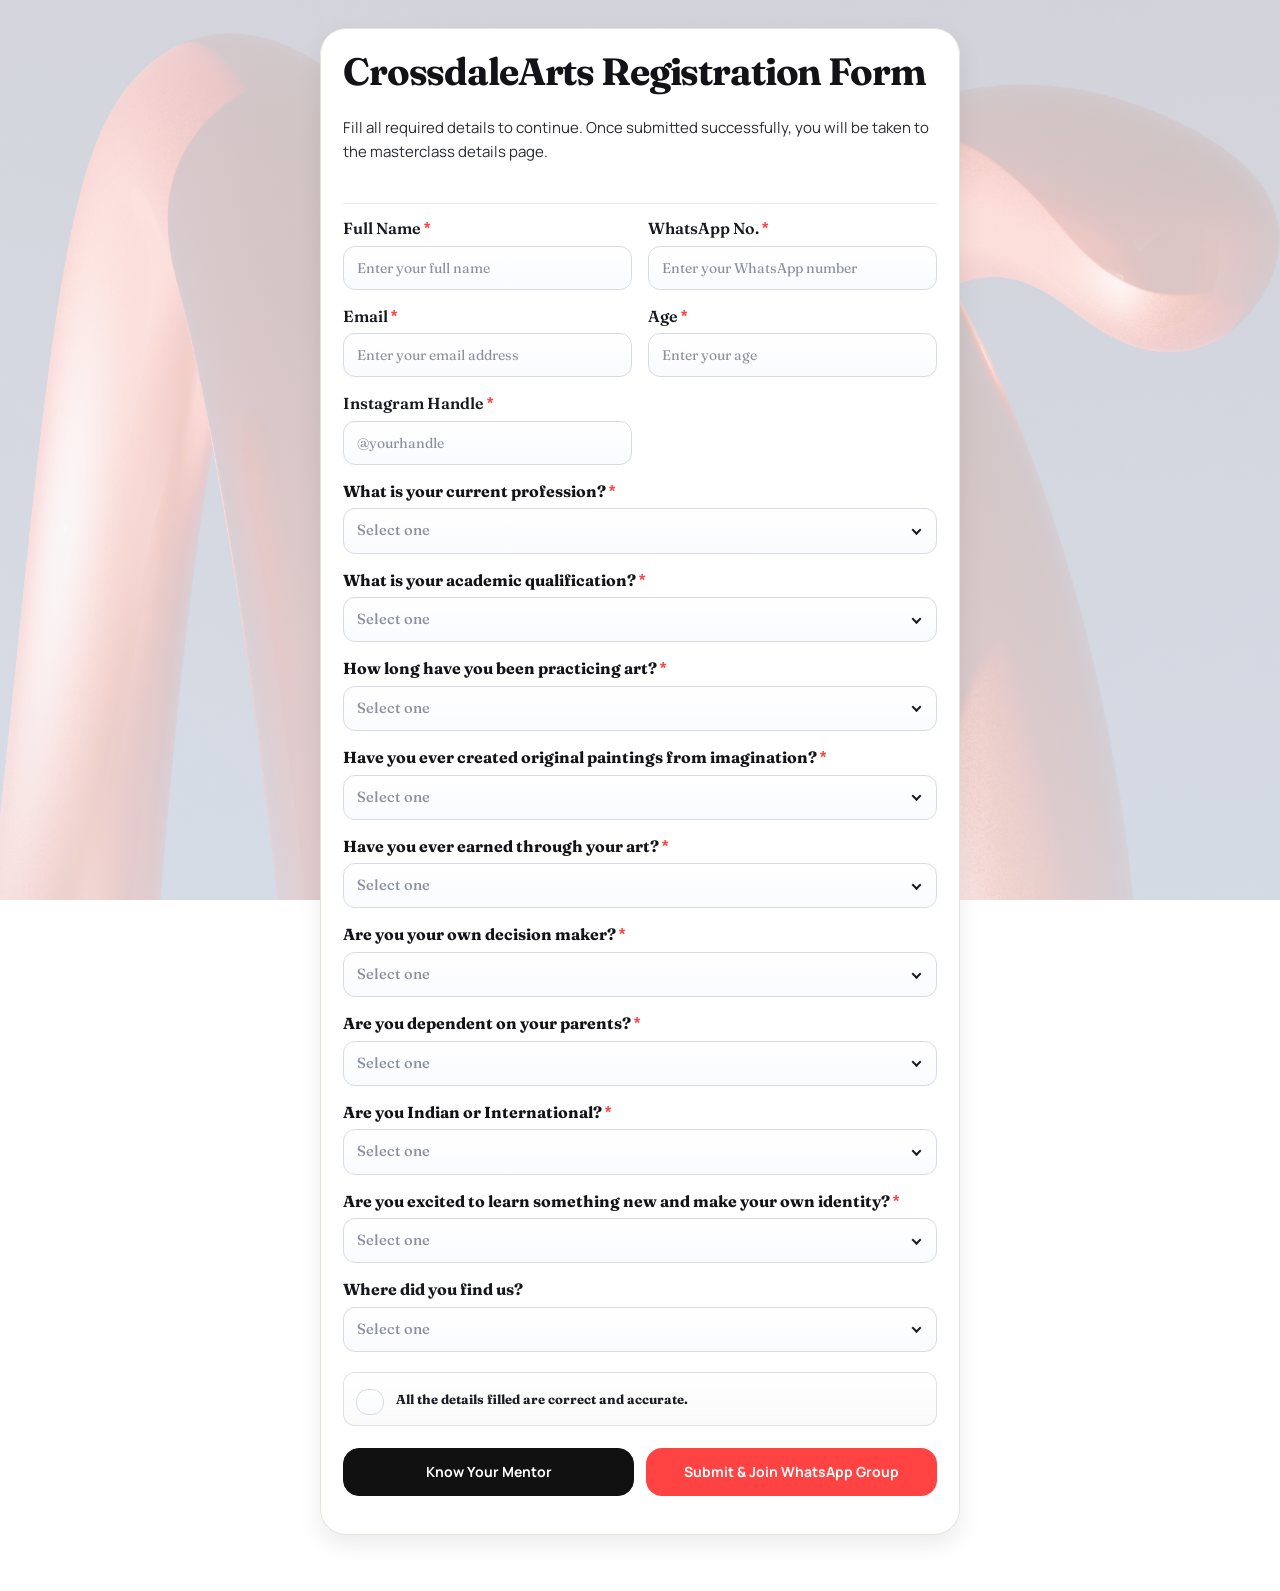
==== index.html @ ad7a8446 "Stable 3.2 - (Change Submit form button to Submit & Join WhatsApp Group)" ====
<!DOCTYPE html>
<html lang="en">
<head>
  <meta charset="UTF-8" />
  <meta name="viewport" content="width=device-width, initial-scale=1.0" />
  <title>CrossdaleArts Registration</title>
  <link rel="icon" type="image/x-icon" href="Images/logo.ico" />
  <link rel="stylesheet" href="style.css" />
  <style>
    body.registration-page {
      padding-top: 28px;
      background-image:
        linear-gradient(180deg, rgba(255, 248, 247, 0.78) 0%, rgba(247, 248, 251, 0.82) 100%),
        url("Images/background.jpg");
      background-size: cover;
      background-position: center;
      background-repeat: no-repeat;
      background-attachment: fixed;
      color: #121217;
    }

    .registration-wrap {
      width: min(50vw, 760px);
      margin: 0 auto 56px;
    }

    .registration-card {
      padding: var(--refresh-card-padding);
      display: grid;
      gap: 22px;
    }

    .registration-title {
      font-family: "Fraunces", serif !important;
      font-size: clamp(28px, 3.2vw, 38px);
      line-height: 1.12;
      margin: 0;
    }

    .registration-intro {
      margin: 0;
      font-size: clamp(15px, 1.02vw, 17px);
      line-height: 1.65;
      color: #2b2d34;
    }

    .fieldset {
      border: 0;
      margin: 0;
      padding: 0;
      display: grid;
      gap: 10px;
    }

    .question-label {
      font-family: "Fraunces", serif !important;
      font-weight: 700;
      font-size: clamp(14px, 1.35vw, 16px);
      line-height: 1.35;
    }

    .required-asterisk {
      color: var(--refresh-accent);
      font-weight: 800;
    }

    #registration-form label.full-span.single-line-question,
    #registration-form label.full-span.single-line-question .single-line-question-text {
      display: inline-block;
      font-family: "Fraunces", serif !important;
      font-weight: 700;
      font-size: clamp(14px, 1.35vw, 16px);
      line-height: 1.35;
    }

    .form-row {
      display: grid;
      gap: 16px;
      grid-template-columns: repeat(2, minmax(0, 1fr));
    }

    .form-row > label {
      font-family: "Fraunces", serif !important;
      font-weight: 700;
      font-size: clamp(14px, 1.35vw, 16px);
      line-height: 1.35;
    }

    .full-span {
      grid-column: 1 / -1;
    }

    .consent-row {
      display: flex;
      align-items: center;
      gap: 12px;
      margin-top: 4px;
      padding: 10px 12px;
      border: 1px solid rgba(18, 19, 26, 0.12);
      border-radius: 12px;
      background: linear-gradient(180deg, rgba(255, 255, 255, 0.95), rgba(250, 250, 250, 0.82));
    }

    .consent-row input[type="checkbox"] {
      appearance: none;
      -webkit-appearance: none;
      width: 18px;
      height: 18px;
      margin-top: 0;
      border: 1.6px solid #1b1c22;
      border-radius: 6px;
      background: #fff;
      display: inline-grid;
      place-content: center;
      cursor: pointer;
      flex: 0 0 auto;
      color: black;
      transition: border-color 0.2s ease, background-color 0.2s ease, transform 0.2s ease;
    }

    .consent-row input[type="checkbox"]::before {
      content: "";
      width: 10px;
      height: 10px;
      transform: scale(0);
      transition: transform 120ms ease-in-out;
      clip-path: polygon(14% 44%, 0 65%, 50% 100%, 100% 16%, 80% 0%, 43% 62%);
      background: transparent;
    }

    .consent-row input[type="checkbox"]:checked {
      background: #ffffff;
      border-color: #1b1c22;
      color: #111111;
    }

    .consent-row input[type="checkbox"]:checked::before {
      background: currentColor;
      transform: scale(1);
    }

    .consent-row input[type="checkbox"]:focus-visible {
      outline: 3px solid rgba(255, 66, 66, 0.22);
      outline-offset: 2px;
    }

    .consent-row span {
      text-align: left;
      line-height: 1.45;
      color: #1b1d24;
      font-family: "Fraunces", serif !important;
      font-weight: 700;
    }

    .actions-row {
      display: flex;
      flex-direction: row;
      flex-wrap: wrap;
      gap: 12px;
      margin-top: 6px;
      width: 100%;
    }

    .actions-row a,
    .actions-row button {
      flex: 1 1 calc(50% - 6px);
      min-height: 48px;
      text-align: center;
      width: 100%;
      max-width: 100%;
      display: inline-flex;
      align-items: center;
      justify-content: center;
    }

    #mentor-link.feedback-form-submit:hover,
    #mentor-link.feedback-form-submit:focus-visible {
      text-shadow: none;
    }

    #mentor-link.feedback-form-submit {
      background: #111111;
      border-color: #111111;
      color: #ffffff;
    }

    .status {
      margin: 0;
      font-size: 0.95rem;
      line-height: 1.5;
    }

    .status.error {
      color: #b01818;
    }

    .status.success {
      color: #0f5132;
    }

    .conditional-hidden {
      display: none;
    }

    .success-modal {
      position: fixed;
      inset: 0;
      display: none;
      align-items: center;
      justify-content: center;
      background: rgba(16, 18, 24, 0.58);
      z-index: 1000;
      padding: 18px;
    }

    .success-modal.is-visible {
      display: flex;
    }

    .success-modal-card {
      width: min(92vw, 560px);
      border-radius: 18px;
      background: #ffffff;
      border: 1px solid rgba(20, 22, 30, 0.12);
      box-shadow: 0 18px 42px rgba(18, 20, 28, 0.28);
      padding: 30px 24px 24px;
      text-align: center;
      display: grid;
      gap: 16px;
      position: relative;
    }

    .success-modal-title {
      margin: 0;
      font-family: "Fraunces", serif !important;
      font-size: clamp(22px, 2.4vw, 26px);
      line-height: 1.2;
      color: #171921;
    }

    .success-modal-text {
      margin: 0;
      color: #2a2d36;
      line-height: 1.5;
      font-size: 0.98rem;
    }

    .whatsapp-modal-btn {
      display: block;
      width: 100%;
      border: 0;
      border-radius: 12px;
      background: var(--refresh-accent);
      color: #ffffff;
      text-decoration: none;
      font-weight: 700;
      padding: 13px 16px;
      line-height: 1.2;
      transition: transform 0.18s ease, box-shadow 0.18s ease;
      box-shadow: 0 8px 18px rgba(255, 66, 66, 0.3);
    }

    .whatsapp-modal-btn:hover {
      transform: translateY(-1px);
      box-shadow: 0 11px 22px rgba(255, 66, 66, 0.34);
    }

    .whatsapp-modal-btn.secondary {
      background: #ffffff;
      color: var(--refresh-accent);
      border: 1px solid #f0b4b4;
      box-shadow: 0 5px 14px rgba(23, 25, 33, 0.08);
    }

    .whatsapp-modal-btn.secondary:hover {
      box-shadow: 0 8px 18px rgba(23, 25, 33, 0.12);
    }

    .success-modal-note {
      margin: 2px 0 0;
      font-size: 0.9rem;
      line-height: 1.5;
      color: #5a2f2f;
      background: #fff4f4;
      border: 1px solid #f2d9d9;
      border-radius: 10px;
      padding: 10px 12px;
    }

    .hidden {
      display: none !important;
    }

    .loading-modal-text {
      margin: 0;
      color: #2a2d36;
      line-height: 1.5;
      font-size: 0.97rem;
    }

    .loader {
      width: 44px;
      height: 44px;
      border-radius: 50%;
      border: 4px solid #f0f2f7;
      border-top-color: var(--refresh-accent);
      margin: 0 auto;
      animation: spin 0.9s linear infinite;
    }

    @keyframes spin {
      to {
        transform: rotate(360deg);
      }
    }

    .success-modal-close {
      position: absolute;
      top: 14px;
      right: 14px;
      width: 34px;
      height: 34px;
      border: 1px solid #e4c8c8;
      border-radius: 8px;
      background: #fff7f7;
      color: #8d4f4f;
      font-size: 20px;
      line-height: 1;
      cursor: pointer;
      display: inline-grid;
      place-items: center;
      transition: background 0.2s ease, color 0.2s ease, border-color 0.2s ease;
    }

    .success-modal-close:hover {
      background: #fbeaea;
      color: #713535;
      border-color: #d7abab;
    }

    #registration-form label {
      font-weight: 600;
      color: #171921;
      line-height: 1.35;
    }

    #registration-form input,
    #registration-form select,
    #registration-form textarea {
      border-radius: 12px;
      margin-top: 6px;
      padding: 12px 13px;
      border: 1px solid #d7dbe5;
      background: linear-gradient(180deg, #ffffff 0%, #fafbff 100%);
      font-family: "Fraunces", serif !important;
    }

    #registration-form input::placeholder,
    #registration-form textarea::placeholder {
      font-family: "Fraunces", serif !important;
      color: #8a909f;
      opacity: 1;
    }

    .fieldset select {
      font-size: 0.92rem;
    }

    #registration-form select {
      appearance: none;
      -webkit-appearance: none;
      -moz-appearance: none;
      cursor: pointer;
      color: #8a909f;
      padding-right: 44px;
      background-image:
        linear-gradient(45deg, transparent 50%, #1a1b21 50%),
        linear-gradient(135deg, #1a1b21 50%, transparent 50%),
        linear-gradient(180deg, #ffffff 0%, #fafbff 100%);
      background-position:
        calc(100% - 20px) calc(50% + 1px),
        calc(100% - 14px) calc(50% + 1px),
        0 0;
      background-size:
        6px 6px,
        6px 6px,
        100% 100%;
      background-repeat: no-repeat;
    }

    #registration-form select:valid {
      color: #171921;
    }

    .native-select-hidden {
      position: absolute !important;
      width: 1px !important;
      height: 1px !important;
      margin: -1px !important;
      padding: 0 !important;
      border: 0 !important;
      clip: rect(0 0 0 0) !important;
      overflow: hidden !important;
      white-space: nowrap !important;
    }

    .custom-select {
      position: relative;
    }

    .custom-select-trigger {
      width: 100%;
      border-radius: 12px;
      margin-top: 6px;
      padding: 12px 42px 12px 13px;
      border: 1px solid #d7dbe5;
      background: linear-gradient(180deg, #ffffff 0%, #fafbff 100%);
      color: #8a909f;
      text-align: left;
      cursor: pointer;
      position: relative;
      font-size: 0.92rem;
      line-height: 1.3;
      font-family: "Fraunces", serif !important;
      font-weight: 500;
    }

    .custom-select.has-value .custom-select-trigger {
      color: #171921;
    }

    .custom-select-trigger::after {
      content: "";
      position: absolute;
      right: 16px;
      top: 50%;
      width: 7px;
      height: 7px;
      border-right: 2px solid #1a1b21;
      border-bottom: 2px solid #1a1b21;
      transform: translateY(-65%) rotate(45deg);
      transition: transform 0.2s ease;
    }

    .custom-select.is-open .custom-select-trigger::after {
      transform: translateY(-35%) rotate(-135deg);
    }

    .custom-select-trigger:focus {
      outline: 2px solid rgba(255, 66, 66, 0.22);
      outline-offset: 1px;
      border-color: rgba(255, 66, 66, 0.4);
    }

    .custom-select-menu {
      position: absolute;
      top: calc(100% + 8px);
      left: 0;
      right: 0;
      display: none;
      z-index: 35;
      border: 1px solid #d7dbe5;
      background: #ffffff;
      border-radius: 12px;
      padding: 6px;
      box-shadow: 0 12px 26px rgba(24, 26, 33, 0.16);
      max-height: 220px;
      overflow-y: auto;
    }

    .custom-select.is-open .custom-select-menu {
      display: block;
    }

    .custom-select-option {
      width: 100%;
      border: 0;
      background: transparent;
      text-align: left;
      padding: 10px 11px;
      border-radius: 10px;
      color: #1f2230;
      cursor: pointer;
      font-size: 0.92rem;
      font-family: "Fraunces", serif !important;
    }

    .custom-select-option:hover {
      background: #f5f7ff;
    }

    .custom-select-option.is-selected {
      background: #edf1ff;
      font-weight: 600;
      color: #171921;
    }

    .custom-select-option.is-selected:hover {
      background: #dce4ff;
      color: #0f1322;
    }

    #registration-form {
      gap: 16px;
    }

    #registration-form input:focus,
    #registration-form select:focus,
    #registration-form textarea:focus {
      outline: 2px solid rgba(255, 66, 66, 0.22);
      outline-offset: 1px;
      border-color: rgba(255, 66, 66, 0.4);
    }

    .auto-grow-textarea {
      width: 100%;
      resize: none;
      overflow-y: hidden;
      min-height: 46px;
      line-height: 1.4;
      font: inherit;
    }

    @media (max-width: 720px) {
      .registration-wrap {
        width: 95vw;
      }

      .form-row {
        grid-template-columns: 1fr;
      }

      .actions-row {
        flex-wrap: nowrap;
        flex-direction: column-reverse;
      }

      .actions-row a,
      .actions-row button {
        flex: 1 1 100%;
      }
    }
  </style>
</head>
<body class="registration-page">
  <main class="registration-wrap">
    <section class="surface-section registration-card">
      <h1 class="registration-title">CrossdaleArts Registration Form</h1>
      <p class="registration-intro">Fill all required details to continue. Once submitted successfully, you will be taken to the masterclass details page.</p>

      <form id="registration-form" class="feedback-form" novalidate>
        <div class="form-row">
          <label>Full Name <span class="required-asterisk">*</span>
            <input type="text" name="fullName" required autocomplete="name" placeholder="Enter your full name" />
          </label>

          <label>WhatsApp No. <span class="required-asterisk">*</span>
            <input type="tel" name="whatsappNo" required inputmode="tel" autocomplete="tel" placeholder="Enter your WhatsApp number" />
          </label>

          <label>Email <span class="required-asterisk">*</span>
            <input type="email" name="email" required autocomplete="email" placeholder="Enter your email address" />
          </label>

          <label>Age <span class="required-asterisk">*</span>
            <input type="number" name="age" required min="10" max="100" inputmode="numeric" autocomplete="off" placeholder="Enter your age" />
          </label>

          <label>Instagram Handle <span class="required-asterisk">*</span>
            <input type="text" name="instagram" required autocomplete="off" placeholder="@yourhandle" />
          </label>
        </div>

        <fieldset class="fieldset">
          <legend class="question-label">What is your current profession? <span class="required-asterisk">*</span></legend>
          <select name="profession" required>
            <option value="" selected disabled>Select one</option>
            <option value="Employed">Employed / Freelancer</option>
            <option value="Homemaker">Homemaker / Housewife</option>
            <option value="Unemployed">Unemployed / Student</option>
          </select>
        </fieldset>

        <fieldset class="fieldset">
          <legend class="question-label">What is your academic qualification? <span class="required-asterisk">*</span></legend>
          <select name="academicQualification" required>
            <option value="" selected disabled>Select one</option>
            <option value="10th">10th</option>
            <option value="12th">12th</option>
            <option value="Graduate">Graduate</option>
            <option value="Postgraduate">Postgraduate</option>
            <option value="Other">Other</option>
          </select>
        </fieldset>

        <fieldset class="fieldset">
          <legend class="question-label">How long have you been practicing art? <span class="required-asterisk">*</span></legend>
          <select name="artistExperienceYears" required>
            <option value="" selected disabled>Select one</option>
            <option value="1-2 Years">1-2 Years</option>
            <option value="2-5 Years">2-5 Years</option>
            <option value="5-10 Years">5-10 Years</option>
            <option value="10+ Years">10+ Years</option>
          </select>
        </fieldset>

        <fieldset class="fieldset">
          <legend class="question-label">Have you ever created original paintings from imagination? <span class="required-asterisk">*</span></legend>
          <select name="originalPaintingByImagination" required>
            <option value="" selected disabled>Select one</option>
            <option value="Yes">Yes</option>
            <option value="No">No</option>
          </select>
        </fieldset>

        <fieldset class="fieldset">
          <legend class="question-label">Have you ever earned through your art? <span class="required-asterisk">*</span></legend>
          <select name="earnedThroughArt" required>
            <option value="" selected disabled>Select one</option>
            <option value="Yes">Yes</option>
            <option value="No">No</option>
          </select>
        </fieldset>

        <fieldset id="earned-through-art-how-field" class="fieldset conditional-hidden" aria-hidden="true">
          <legend class="question-label">How have you earned through your art? <span class="required-asterisk">*</span></legend>
          <textarea
            name="earnedThroughArtHow"
            class="auto-grow-textarea"
            data-conditional-required="true"
            rows="1"
            placeholder="Write how you have earned through your art"
            autocomplete="off"
          ></textarea>
        </fieldset>

        <fieldset class="fieldset">
          <legend class="question-label">Are you your own decision maker? <span class="required-asterisk">*</span></legend>
          <select name="decisionMaker" required>
            <option value="" selected disabled>Select one</option>
            <option value="Yes">Yes</option>
            <option value="No">No</option>
          </select>
        </fieldset>

        <fieldset class="fieldset">
          <legend class="question-label">Are you dependent on your parents? <span class="required-asterisk">*</span></legend>
          <select name="dependentOnParents" required>
            <option value="" selected disabled>Select one</option>
            <option value="Yes">Yes</option>
            <option value="No">No</option>
          </select>
        </fieldset>

        <fieldset class="fieldset">
          <legend class="question-label">Are you Indian or International? <span class="required-asterisk">*</span></legend>
          <select name="region" required>
            <option value="" selected disabled>Select one</option>
            <option value="Indian">Indian</option>
            <option value="International">International</option>
          </select>
        </fieldset>

        <fieldset id="indian-state-field" class="fieldset conditional-hidden" aria-hidden="true">
          <legend class="question-label">Select State <span class="required-asterisk">*</span></legend>
          <select name="stateInIndia" data-conditional-required="true">
            <option value="" selected disabled>Select state</option>
          </select>
        </fieldset>

        <fieldset id="international-country-field" class="fieldset conditional-hidden" aria-hidden="true">
          <legend class="question-label">Select Country <span class="required-asterisk">*</span></legend>
          <select name="countryInternational" data-conditional-required="true">
            <option value="" selected disabled>Select country</option>
          </select>
        </fieldset>

        <fieldset class="fieldset">
          <legend class="question-label">Are you excited to learn something new and make your own identity? <span class="required-asterisk">*</span></legend>
          <select name="excitedToLearn" required>
            <option value="" selected disabled>Select one</option>
            <option value="Yes">Yes</option>
            <option value="No">No</option>
          </select>
        </fieldset>

        <label class="full-span single-line-question"><span class="single-line-question-text">Where did you find us?</span>
          <select name="foundUs" required>
            <option value="" selected disabled>Select one</option>
            <option value="Instagram">Instagram</option>
            <option value="Other Social Media Platforms">Other social media platforms</option>
            <option value="Mail">Mail</option>
            <option value="Newsletter">Newsletter</option>
          </select>
        </label>

        <label class="consent-row full-span">
          <input type="checkbox" name="detailsConfirmed" required />
          <span>All the details filled are correct and accurate.</span>
        </label>

        <div class="actions-row">
          <a class="feedback-form-submit" id="mentor-link" href="#" target="_blank" rel="noopener noreferrer">Know Your Mentor</a>
          <button type="submit" class="feedback-form-submit">Submit & Join WhatsApp Group</button>
        </div>

        <p id="form-status" class="status" aria-live="polite"></p>
      </form>

    </section>
  </main>

  <section id="success-modal" class="success-modal" aria-hidden="true">
    <div class="success-modal-card" role="dialog" aria-modal="true" aria-labelledby="success-modal-title">
      <button id="success-modal-close" class="success-modal-close" type="button" aria-label="Close success modal">&times;</button>
      <h2 id="success-modal-title" class="success-modal-title">Submission Successful</h2>
      <p class="success-modal-text">View the masterclass details to continue.</p>
      <p id="success-modal-note" class="success-modal-note">It is necessary to join the WhatsApp channel because every notification is going to come in the channel.</p>
      <a id="masterclass-link" class="whatsapp-modal-btn" href="https://crossdalearts.github.io/pages/masterclass.html" target="_blank" rel="noopener noreferrer">View Masterclass Details</a>
      <a id="whatsapp-channel-link" class="whatsapp-modal-btn secondary" href="https://whatsapp.com/channel/your-channel-link" target="_blank" rel="noopener noreferrer">Join WhatsApp Channel</a>
    </div>
  </section>

  <section id="loading-modal" class="success-modal" aria-hidden="true">
    <div class="success-modal-card" role="dialog" aria-modal="true" aria-labelledby="loading-modal-title">
      <h2 id="loading-modal-title" class="success-modal-title">Submitting Your Form</h2>
      <div class="loader" aria-hidden="true"></div>
      <p class="loading-modal-text">Please do not refresh the page or close this tab, as it may interrupt your form submission.</p>
    </div>
  </section>

  <script>
    const APP_SCRIPT_URL = "https://script.google.com/macros/s/AKfycbyzPKGxQfazn8rHqsySNKVIGB_ANnDgJKXz3EK4Gq9lsCOR_9qo_8lV2LGfdwRZBifq4A/exec";
    const MENTOR_URL = "Pages/my-story.html";
    const MASTERCLASS_DETAILS_URL = "https://crossdalearts.github.io/pages/masterclass.html";
    const WHATSAPP_CHANNEL_URL = "https://whatsapp.com/channel/0029VbCrPwZ1noz3UU03ra3C";

    const form = document.getElementById("registration-form");
    const statusEl = document.getElementById("form-status");
    const successModal = document.getElementById("success-modal");
    const loadingModal = document.getElementById("loading-modal");
    const successModalClose = document.getElementById("success-modal-close");
    const mentorLink = document.getElementById("mentor-link");
    const masterclassLink = document.getElementById("masterclass-link");
    const whatsappChannelLink = document.getElementById("whatsapp-channel-link");
    const successModalNote = document.getElementById("success-modal-note");
    const AUTO_WHATSAPP_OPEN_DELAY_MS = 1000;

    if (MENTOR_URL) mentorLink.href = MENTOR_URL;
    if (MASTERCLASS_DETAILS_URL) masterclassLink.href = MASTERCLASS_DETAILS_URL;
    if (WHATSAPP_CHANNEL_URL) whatsappChannelLink.href = WHATSAPP_CHANNEL_URL;

    const INDIA_STATES_AND_UTS = [
      "Andaman and Nicobar Islands",
      "Andhra Pradesh",
      "Arunachal Pradesh",
      "Assam",
      "Bihar",
      "Chandigarh",
      "Chhattisgarh",
      "Dadra and Nagar Haveli and Daman and Diu",
      "Delhi",
      "Goa",
      "Gujarat",
      "Haryana",
      "Himachal Pradesh",
      "Jammu and Kashmir",
      "Jharkhand",
      "Karnataka",
      "Kerala",
      "Ladakh",
      "Lakshadweep",
      "Madhya Pradesh",
      "Maharashtra",
      "Manipur",
      "Meghalaya",
      "Mizoram",
      "Nagaland",
      "Odisha",
      "Puducherry",
      "Punjab",
      "Rajasthan",
      "Sikkim",
      "Tamil Nadu",
      "Telangana",
      "Tripura",
      "Uttar Pradesh",
      "Uttarakhand",
      "West Bengal"
    ];

    const COUNTRY_CODES = [
      "AF","AL","DZ","AD","AO","AG","AR","AM","AU","AT","AZ","BS","BH","BD","BB","BY","BE","BZ","BJ","BT","BO","BA","BW","BR","BN","BG","BF","BI","CV","KH","CM","CA","CF","TD","CL","CN","CO","KM","CG","CR","CI","HR","CU","CY","CZ","CD","DK","DJ","DM","DO","EC","EG","SV","GQ","ER","EE","SZ","ET","FJ","FI","FR","GA","GM","GE","DE","GH","GR","GD","GT","GN","GW","GY","HT","HN","HU","IS","IN","ID","IR","IQ","IE","IL","IT","JM","JP","JO","KZ","KE","KI","KP","KR","KW","KG","LA","LV","LB","LS","LR","LY","LI","LT","LU","MG","MW","MY","MV","ML","MT","MH","MR","MU","MX","FM","MD","MC","MN","ME","MA","MZ","MM","NA","NR","NP","NL","NZ","NI","NE","NG","MK","NO","OM","PK","PW","PA","PG","PY","PE","PH","PL","PT","QA","RO","RU","RW","KN","LC","VC","WS","SM","ST","SA","SN","RS","SC","SL","SG","SK","SI","SB","SO","ZA","SS","ES","LK","SD","SR","SE","CH","SY","TJ","TZ","TH","TL","TG","TO","TT","TN","TR","TM","TV","UG","UA","AE","GB","US","UY","UZ","VU","VA","VE","VN","YE","ZM","ZW","PS","TW","XK"
    ];

    function getCountryNames() {
      const displayNames = typeof Intl !== "undefined" && Intl.DisplayNames
        ? new Intl.DisplayNames(["en"], { type: "region" })
        : null;
      const names = COUNTRY_CODES
        .map((code) => (displayNames ? displayNames.of(code) : code))
        .filter((name) => typeof name === "string" && name.trim().length > 0)
        .filter((name) => name !== "XK");

      if (!names.includes("Kosovo")) names.push("Kosovo");

      return Array.from(new Set(names)).sort((a, b) => a.localeCompare(b));
    }

    function populateSelectOptions(selectEl, values) {
      if (!selectEl) return;
      const existingPlaceholder = selectEl.querySelector('option[value=""]');
      const placeholderText = existingPlaceholder ? existingPlaceholder.textContent : "Select one";
      selectEl.innerHTML = "";
      const placeholder = document.createElement("option");
      placeholder.value = "";
      placeholder.disabled = true;
      placeholder.selected = true;
      placeholder.textContent = placeholderText;
      selectEl.appendChild(placeholder);

      values.forEach((value) => {
        const option = document.createElement("option");
        option.value = value;
        option.textContent = value;
        selectEl.appendChild(option);
      });
    }

    function closeAllCustomSelects(exceptEl) {
      document.querySelectorAll(".custom-select.is-open").forEach((el) => {
        if (el !== exceptEl) el.classList.remove("is-open");
      });
    }

    function buildCustomSelect(select) {
      const allOptions = Array.from(select.options);
      const placeholderOption = allOptions.find((opt) => opt.value === "");
      const placeholderText = placeholderOption ? placeholderOption.textContent : "Select one";
      const optionItems = allOptions.filter((opt) => opt.value !== "");

      select.dataset.required = String(select.required);
      select.required = false;
      select.classList.add("native-select-hidden");

      const wrapper = document.createElement("div");
      wrapper.className = "custom-select";

      const trigger = document.createElement("button");
      trigger.type = "button";
      trigger.className = "custom-select-trigger";
      trigger.textContent = placeholderText;

      const menu = document.createElement("div");
      menu.className = "custom-select-menu";

      optionItems.forEach((opt) => {
        const optionButton = document.createElement("button");
        optionButton.type = "button";
        optionButton.className = "custom-select-option";
        optionButton.textContent = opt.textContent;
        optionButton.dataset.value = opt.value;

        optionButton.addEventListener("click", () => {
          select.value = opt.value;
          select.dispatchEvent(new Event("change", { bubbles: true }));
          trigger.textContent = opt.textContent;
          wrapper.classList.add("has-value");
          menu.querySelectorAll(".custom-select-option").forEach((btn) => btn.classList.remove("is-selected"));
          optionButton.classList.add("is-selected");
          wrapper.classList.remove("is-open");
        });

        menu.appendChild(optionButton);
      });

      select.parentNode.insertBefore(wrapper, select);
      wrapper.appendChild(select);
      wrapper.appendChild(trigger);
      wrapper.appendChild(menu);

      trigger.addEventListener("click", (event) => {
        event.preventDefault();
        event.stopPropagation();
        if (wrapper.classList.contains("is-open")) {
          wrapper.classList.remove("is-open");
          return;
        }
        closeAllCustomSelects(wrapper);
        wrapper.classList.add("is-open");
      });
    }

    populateSelectOptions(form.querySelector('select[name="stateInIndia"]'), INDIA_STATES_AND_UTS);
    populateSelectOptions(form.querySelector('select[name="countryInternational"]'), getCountryNames());
    Array.from(form.querySelectorAll("select")).forEach(buildCustomSelect);

    document.addEventListener("click", (event) => {
      if (!event.target.closest(".custom-select")) closeAllCustomSelects();
    });

    function resetCustomSelects() {
      document.querySelectorAll(".custom-select").forEach((wrapper) => {
        const select = wrapper.querySelector("select");
        const placeholder = select.querySelector('option[value=""]')?.textContent || "Select one";
        const trigger = wrapper.querySelector(".custom-select-trigger");
        if (trigger) trigger.textContent = placeholder;
        wrapper.classList.remove("has-value", "is-open");
        wrapper.querySelectorAll(".custom-select-option").forEach((btn) => btn.classList.remove("is-selected"));
      });
    }

    function setStatus(message, type) {
      statusEl.textContent = message;
      statusEl.className = `status ${type || ""}`.trim();
    }

    function closeSuccessModal() {
      successModal.classList.remove("is-visible");
      successModal.setAttribute("aria-hidden", "true");
    }

    function openLoadingModal() {
      loadingModal.classList.add("is-visible");
      loadingModal.setAttribute("aria-hidden", "false");
    }

    function closeLoadingModal() {
      loadingModal.classList.remove("is-visible");
      loadingModal.setAttribute("aria-hidden", "true");
    }

    function openWhatsAppChannelAfterDelay() {
      window.setTimeout(() => {
        window.location.href = WHATSAPP_CHANNEL_URL;
      }, AUTO_WHATSAPP_OPEN_DELAY_MS);
    }

    function resizeAutoGrowTextarea(textarea) {
      if (!textarea) return;
      textarea.style.height = "auto";
      textarea.style.height = `${textarea.scrollHeight}px`;
    }

    function isYes(value) {
      return String(value || "").trim().toLowerCase() === "yes";
    }

    function updateEarnedThroughArtHowVisibility() {
      const earnedSelect = form.querySelector('select[name="earnedThroughArt"]');
      const howFieldset = document.getElementById("earned-through-art-how-field");
      const howSelect = form.querySelector('textarea[name="earnedThroughArtHow"]');
      const shouldShow = isYes(earnedSelect?.value);

      if (shouldShow) {
        howFieldset.classList.remove("conditional-hidden");
        howFieldset.setAttribute("aria-hidden", "false");
        if (howSelect) howSelect.dataset.required = "true";
      } else {
        howFieldset.classList.add("conditional-hidden");
        howFieldset.setAttribute("aria-hidden", "true");
        if (howSelect) {
          howSelect.dataset.required = "false";
          howSelect.value = "";
          resizeAutoGrowTextarea(howSelect);
        }
      }
    }

    function resetConditionalCustomSelect(selectEl) {
      if (!selectEl) return;
      selectEl.value = "";
      const wrapper = selectEl.closest(".custom-select");
      if (!wrapper) return;
      const trigger = wrapper.querySelector(".custom-select-trigger");
      const placeholder = selectEl.querySelector('option[value=""]')?.textContent || "Select one";
      if (trigger) trigger.textContent = placeholder;
      wrapper.classList.remove("has-value", "is-open");
      wrapper.querySelectorAll(".custom-select-option").forEach((btn) => btn.classList.remove("is-selected"));
    }

    function updateRegionConditionalVisibility() {
      const regionValue = String(form.querySelector('select[name="region"]')?.value || "").trim().toLowerCase();
      const indianField = document.getElementById("indian-state-field");
      const internationalField = document.getElementById("international-country-field");
      const stateSelect = form.querySelector('select[name="stateInIndia"]');
      const countrySelect = form.querySelector('select[name="countryInternational"]');

      const showIndian = regionValue === "indian";
      const showInternational = regionValue === "international";

      if (indianField) {
        indianField.classList.toggle("conditional-hidden", !showIndian);
        indianField.setAttribute("aria-hidden", String(!showIndian));
      }
      if (internationalField) {
        internationalField.classList.toggle("conditional-hidden", !showInternational);
        internationalField.setAttribute("aria-hidden", String(!showInternational));
      }

      if (stateSelect) {
        stateSelect.dataset.required = showIndian ? "true" : "false";
        if (!showIndian) resetConditionalCustomSelect(stateSelect);
      }
      if (countrySelect) {
        countrySelect.dataset.required = showInternational ? "true" : "false";
        if (!showInternational) resetConditionalCustomSelect(countrySelect);
      }
    }

    async function submitToAppsScript(formData) {
      if (!APP_SCRIPT_URL) return { ok: true, skipped: true };

      const body = new URLSearchParams(formData).toString();
      const response = await fetch(APP_SCRIPT_URL, {
        method: "POST",
        mode: "no-cors",
        headers: {
          "Content-Type": "application/x-www-form-urlencoded;charset=UTF-8"
        },
        body
      });

      return { ok: response.type === "opaque" || response.ok };
    }

    form.addEventListener("submit", async (event) => {
      event.preventDefault();

      if (!form.reportValidity()) {
        setStatus("Please complete all required fields before submitting.", "error");
        return;
      }

      const firstMissingSelect = Array.from(form.querySelectorAll("select")).find(
        (select) => select.dataset.required === "true" && !select.value
      );
      if (firstMissingSelect) {
        const wrapper = firstMissingSelect.closest(".custom-select");
        closeAllCustomSelects();
        if (wrapper) {
          wrapper.classList.add("is-open");
          wrapper.querySelector(".custom-select-trigger")?.focus();
        }
        setStatus("Please choose an option in all dropdown fields.", "error");
        return;
      }

      setStatus("Submitting your details...", "");
      const submitBtn = form.querySelector('button[type="submit"]');
      submitBtn.disabled = true;
      openLoadingModal();

      const sourceData = new FormData(form);
      const getValue = (key) => String(sourceData.get(key) ?? "").trim();
      const payload = new FormData();
      const formKeys = [
        "fullName",
        "whatsappNo",
        "email",
        "age",
        "instagram",
        "profession",
        "academicQualification",
        "artistExperienceYears",
        "originalPaintingByImagination",
        "earnedThroughArt",
        "earnedThroughArtHow",
        "decisionMaker",
        "dependentOnParents",
        "region",
        "stateInIndia",
        "countryInternational",
        "excitedToLearn",
        "foundUs",
        "detailsConfirmed"
      ];
      formKeys.forEach((key) => payload.set(key, getValue(key)));
      payload.set("phone", getValue("whatsappNo"));

      const qualifiesEligibility = isYes(getValue("decisionMaker"));
      payload.set("submissionJourneyType", qualifiesEligibility ? "Eligible" : "General");
      payload.set("eligibilityStatus", qualifiesEligibility ? "Eligible" : "Non Eligible");
      payload.set("submittedAt", new Date().toISOString());

      try {
        const result = await submitToAppsScript(payload);

        if (!result.ok) {
          throw new Error("Submission failed.");
        }

        setStatus("Form submitted successfully.", "success");
        const modalTitle = document.getElementById("success-modal-title");
        const modalText = successModal.querySelector(".success-modal-text");
        if (qualifiesEligibility) {
          if (modalTitle) modalTitle.textContent = "Submission Successful";
          if (modalText) modalText.textContent = "Great fit. View the masterclass details to continue.";
          if (masterclassLink) masterclassLink.classList.remove("hidden");
          if (whatsappChannelLink) whatsappChannelLink.classList.remove("hidden");
          if (successModalNote) successModalNote.classList.remove("hidden");
          openWhatsAppChannelAfterDelay();
        } else {
          if (modalTitle) modalTitle.textContent = "Application Submitted";
          if (modalText) modalText.textContent = "Thank you for your interest. We are sorry, but you are not eligible for this programme at the moment.";
          if (masterclassLink) masterclassLink.classList.add("hidden");
          if (whatsappChannelLink) whatsappChannelLink.classList.add("hidden");
          if (successModalNote) successModalNote.classList.add("hidden");
        }
        form.reset();
        resetCustomSelects();
        updateEarnedThroughArtHowVisibility();
        closeLoadingModal();
        successModal.classList.add("is-visible");
        successModal.setAttribute("aria-hidden", "false");
      } catch (error) {
        closeLoadingModal();
        setStatus("Could not submit right now. Please try again.", "error");
      } finally {
        closeLoadingModal();
        submitBtn.disabled = false;
      }
    });

    form.querySelector('select[name="earnedThroughArt"]')?.addEventListener("change", updateEarnedThroughArtHowVisibility);
    form.querySelector('select[name="region"]')?.addEventListener("change", updateRegionConditionalVisibility);
    const earnedHowTextarea = form.querySelector('textarea[name="earnedThroughArtHow"]');
    if (earnedHowTextarea) {
      earnedHowTextarea.addEventListener("input", () => resizeAutoGrowTextarea(earnedHowTextarea));
      resizeAutoGrowTextarea(earnedHowTextarea);
    }
    updateEarnedThroughArtHowVisibility();
    updateRegionConditionalVisibility();

    successModalClose.addEventListener("click", closeSuccessModal);
  </script>
</body>
</html>
---- style.css ----
@import url("https://fonts.googleapis.com/css2?family=Manrope:wght@400;500;600;700;800&family=Fraunces:opsz,wght@9..144,600;9..144,700&display=swap");

*{
    margin: 0;
    padding: 0;
    /* font-family: "Roboto", sans-serif; */
    font-family: "Funnel Display", sans-serif;
}
*,
*::before,
*::after{
    box-sizing: border-box;
}
html{
    scrollbar-width: thin;
    scrollbar-color: rgba(255, 66, 66, 0.86) transparent;
}
::-webkit-scrollbar{
    width: 6px;
    height: 6px;
}
::-webkit-scrollbar-track{
    background: transparent;
}
::-webkit-scrollbar-thumb{
    background-color: rgba(255, 66, 66, 0.86);
    border-radius: 999px;
    border: 1px solid transparent;
    background-clip: content-box;
}
::-webkit-scrollbar-thumb:hover{
    background-color: rgba(255, 66, 66, 0.95);
}
::-webkit-scrollbar-corner{
    background: transparent;
}
::selection{
    background: rgba(255, 66, 66, 0.3);
    color: #111;
}
::-moz-selection{
    background: rgba(255, 66, 66, 0.3);
    color: #111;
}

img,
iframe{
    max-width: 100%;
}

iframe{
    display: block;
    width: 100%;
    border: 0;
}
a{
    text-decoration: none;
    color: inherit;
}
:root{
    --font-size-body: 18px;
    --font-size-body-mobile: 16px;
    --line-height-body: 1.6;
    --font-size-nav: 18px;
    --font-size-nav-tablet: 16px;
    --font-size-site-title: 20px;
    --font-size-site-title-mobile: 18px;
    --font-size-site-title-small: 17px;
    --font-size-navbar-tagline: 14px;
    --font-size-navbar-tagline-mobile: 13px;
    --font-size-alert-banner: 14px;
    --font-size-alert-banner-mobile: 13px;
    --font-size-artist-statement: 18px;
    --font-size-artist-statement-mobile: 16px;
    --font-size-enrollment-button: 16px;
    --font-size-enrollment-button-mobile: 15px;
    --font-size-feedback-widget-title: 16px;
    --font-size-feedback-widget-title-mobile: 15px;
    --font-size-feedback-count: 12px;
    --font-size-feedback-count-mobile: 11px;
    --font-size-feedback-stars: 14px;
    --font-size-feedback-name: 14px;
    --font-size-feedback-name-mobile: 13px;
    --font-size-feedback-message: 14px;
    --font-size-feedback-message-mobile: 13px;
    --font-size-feedback-leave-button: 13px;
    --font-size-feedback-leave-button-mobile: 12px;
    --font-size-feedback-social-label: 16px;
    --font-size-feedback-modal-close: 12px;
    --font-size-feedback-modal-stars: 16px;
    --font-size-feedback-modal-name: 15px;
    --font-size-feedback-modal-message: 15px;
    --font-size-feedback-form-label: 13px;
    --font-size-feedback-form-input: 14px;
    --font-size-feedback-form-submit: 14px;
    --font-size-feedback-form-note: 12px;
    --font-size-about: 18px;
    --font-size-about-mobile: 16px;
    --font-size-art-expertise: 17px;
    --font-size-art-expertise-mobile: 16px;
    --font-size-qualification-note: 17px;
    --font-size-qualification-note-mobile: 16px;
    --font-size-gallery-eyebrow: 12px;
    --font-size-gallery-title: clamp(28px, 3.8vw, 42px);
    --font-size-gallery-title-mobile: 28px;
    --font-size-gallery-text: clamp(15px, 1.45vw, 17px);
    --font-size-gallery-text-mobile: 15px;
    --font-size-gallery-count: 14px;
    --font-size-gallery-action: 14px;
    --font-size-gallery-browser-title: 22px;
    --font-size-gallery-browser-count: 13px;
    --font-size-gallery-lightbox-title: 18px;
    --font-size-gallery-browser-button: 13px;
    --font-size-gallery-browser-item-title: 15px;
    --font-size-gallery-browser-item-title-mobile: 12px;
    --font-size-gallery-browser-item-type: 11px;
    --font-size-gallery-browser-item-type-mobile: 9px;
    --font-size-pdf-title: 18px;
    --font-size-pdf-title-mobile: 16px;
    --font-size-pdf-button: 13px;
    --font-size-exhibitions: 18px;
    --font-size-exhibitions-mobile: 16px;
    --font-size-recognitions: 18px;
    --font-size-recognitions-mobile: 16px;
    --font-size-footer: 14px;
    --font-size-footer-mobile: 13px;
    --font-size-footer-small: 12px;
    --font-size-courses-page-title: 34px;
    --font-size-courses-page-title-mobile: 30px;
    --font-size-courses-page-subtitle: 18px;
    --font-size-courses-page-subtitle-mobile: 16px;
    --font-size-course-card-title: 24px;
    --font-size-course-card-title-mobile: 22px;
    --font-size-course-card-text: 16px;
    --font-size-course-card-text-mobile: 15px;
    --font-size-course-card-link: 15px;
    --font-size-course-card-link-mobile: 14px;
    --font-size-best-seller: 13px;
    --font-size-story-eyebrow: 14px;
    --font-size-story-hero-title: clamp(34px, 5vw, 56px);
    --font-size-story-intro: 18px;
    --font-size-story-intro-mobile: 16px;
    --font-size-story-body: 17px;
    --font-size-story-body-mobile: 16px;
    --font-size-story-section-title: 24px;
    --font-size-story-section-title-mobile: 22px;
    --font-size-story-quote: 17px;
    --font-size-story-quote-mobile: 17px;
    --font-size-story-button: 15px;
    --font-size-course-content: 18px;
    --font-size-course-content-mobile: 16px;
    --font-size-course-enroll-button: 16px;
    --font-size-course-enroll-button-mobile: 15px;
    --font-size-download-button: 16px;
    --font-size-download-button-mobile: 15px;
    --font-size-bonus-button: 16px;
    --surface-lift-shadow: 0 2px 6px rgba(0, 0, 0, 0.04), 0 10px 22px rgba(0, 0, 0, 0.035);
    --surface-lift-shadow-strong: 0 8px 24px rgba(0, 0, 0, 0.1);
    --glass-hover-light: linear-gradient(180deg, rgba(255, 255, 255, 0.34), rgba(255, 255, 255, 0.06) 38%, rgba(255, 255, 255, 0.2) 100%);
    --glass-hover-dark: linear-gradient(180deg, rgba(255, 255, 255, 0.18), rgba(255, 255, 255, 0.03) 40%, rgba(255, 255, 255, 0.11) 100%);
    --glass-hover-edge-light: rgba(255, 255, 255, 0.45);
    --glass-hover-edge-dark: rgba(255, 255, 255, 0.18);
    --glass-hover-glow: linear-gradient(120deg, rgba(255, 255, 255, 0) 18%, rgba(255, 255, 255, 0.3) 42%, rgba(255, 255, 255, 0.12) 58%, rgba(255, 255, 255, 0) 82%);
    --hover-bump-distance: -3px;
    --panel-open-duration: 0.4s;
    --panel-open-ease: cubic-bezier(0.2, 0.9, 0.24, 1);
    --panel-offset-y: 18px;
    --panel-scale: 0.978;
    --feedback-swap-duration: 400ms;
    --feedback-swap-ease: cubic-bezier(0.22, 0.61, 0.36, 1);
}
body{
    padding-top: 112px;
    min-height: 100vh;
    display: flex;
    flex-direction: column;
}
body.reveal-ready .scroll-reveal{
    opacity: 0;
    transform: translate3d(0, 24px, 0);
    transition:
        opacity 0.56s ease,
        transform 0.56s cubic-bezier(0.22, 1, 0.36, 1);
    transition-delay: var(--reveal-delay, 0ms);
    will-change: opacity, transform;
}
body.reveal-ready .scroll-reveal.is-visible{
    opacity: 1;
    transform: translate3d(0, 0, 0);
}

/* Global interactive glow for links and buttons */
a,
button{
    transition: color 0.2s ease, box-shadow 0.2s ease, text-shadow 0.2s ease, transform 0.2s ease;
}

a:hover,
a:focus-visible{
    text-shadow: 0 0 6px rgba(255, 255, 255, 0.45), 0 0 10px rgba(0, 0, 0, 0.25);
}

button:hover,
button:focus-visible{
    box-shadow: 0 0 10px rgba(255, 255, 255, 0.6), 0 0 14px rgba(0, 0, 0, 0.25);
    transform: translateY(-1px);
}

a:active{
    text-shadow: 0 0 4px rgba(255, 255, 255, 0.35), 0 0 8px rgba(0, 0, 0, 0.2);
}

button:active{
    box-shadow: 0 0 6px rgba(255, 255, 255, 0.45), 0 0 10px rgba(0, 0, 0, 0.2);
    transform: translateY(0);
}
:is(
    .feedback-widget,
    .feedback-card,
    .gallery-showcase,
    #qualification-note,
    #artist-network-note,
    .course-card,
    .story-card,
    .story-section,
    .story-quote,
    .feedback-modal,
    .gallery-lightbox-box,
    #art-gallery-images .gallery-media,
    .nav-toggle,
    #enrollment-buttons button,
    .feedback-leave-btn,
    .feedback-modal-close,
    .feedback-form-submit,
    .gallery-nav,
    .gallery-lightbox-close,
    .gallery-video-fallback a,
    .course-card-link,
    #my-story-button,
    #enrollment-button,
    .download-course-details-button,
    #bonus
){
    position: relative;
    overflow: hidden;
    isolation: isolate;
}
:is(
    .feedback-widget,
    .feedback-card,
    .gallery-showcase,
    #qualification-note,
    #artist-network-note,
    .course-card,
    .story-card,
    .story-section,
    .story-quote,
    .feedback-modal,
    .gallery-lightbox-box,
    #art-gallery-images .gallery-media,
    .nav-toggle,
    #enrollment-buttons button,
    .feedback-leave-btn,
    .feedback-modal-close,
    .feedback-form-submit,
    .gallery-nav,
    .gallery-lightbox-close,
    .gallery-video-fallback a,
    .course-card-link,
    #my-story-button,
    #enrollment-button,
    .download-course-details-button,
    #bonus
)::before{
    content: "";
    position: absolute;
    inset: 1px;
    border-radius: inherit;
    opacity: 0;
    pointer-events: none;
    z-index: 0;
    transition: opacity 0.24s ease;
}
:is(
    .feedback-widget,
    .feedback-card,
    .gallery-showcase,
    #qualification-note,
    #artist-network-note,
    .course-card,
    .story-card,
    .story-section,
    .story-quote,
    .feedback-modal,
    .gallery-lightbox-box,
    #art-gallery-images .gallery-media,
    .nav-toggle,
    #enrollment-buttons button,
    .feedback-leave-btn,
    .feedback-modal-close,
    .feedback-form-submit,
    .gallery-nav,
    .gallery-lightbox-close,
    .gallery-video-fallback a,
    .course-card-link,
    #my-story-button,
    #enrollment-button,
    .download-course-details-button,
    #bonus
)::after{
    content: "";
    position: absolute;
    inset: 0;
    border-radius: inherit;
    opacity: 0;
    pointer-events: none;
    z-index: 0;
    background: var(--glass-hover-glow);
    transform: translateX(-32%) translateY(-10%) rotate(-8deg);
    transition: opacity 0.24s ease, transform 0.3s ease;
}
:is(
    .feedback-widget,
    .feedback-card,
    .gallery-showcase,
    #qualification-note,
    #artist-network-note,
    .course-card,
    .story-card,
    .story-section,
    .story-quote,
    .feedback-modal,
    .gallery-lightbox-box,
    #art-gallery-images .gallery-media,
    .nav-toggle,
    #enrollment-buttons button,
    .feedback-leave-btn,
    .feedback-modal-close,
    .feedback-form-submit,
    .gallery-nav,
    .gallery-lightbox-close,
    .gallery-video-fallback a,
    .course-card-link,
    #my-story-button,
    #enrollment-button,
    .download-course-details-button,
    #bonus
) > *{
    position: relative;
    z-index: 1;
}
:is(
    .feedback-widget,
    .feedback-card,
    .gallery-showcase,
    #qualification-note,
    #artist-network-note,
    .course-card,
    .story-card,
    .story-section,
    .story-quote,
    .feedback-modal,
    .gallery-lightbox-box,
    #art-gallery-images .gallery-media
)::before{
    background:
        radial-gradient(circle at top left, rgba(255, 255, 255, 0.34), transparent 45%),
        linear-gradient(135deg, rgba(255, 255, 255, 0.24), rgba(255, 255, 255, 0.04) 45%, rgba(255, 255, 255, 0.14));
}
:is(
    .nav-toggle,
    .feedback-modal-close,
    .gallery-nav,
    .gallery-lightbox-close,
    .gallery-video-fallback a,
    #bonus
)::before{
    background:
        radial-gradient(circle at top left, rgba(255, 255, 255, 0.3), transparent 48%),
        var(--glass-hover-light);
}
:is(
    #enrollment-buttons button,
    .feedback-leave-btn,
    .feedback-form-submit,
    .course-card-link,
    #my-story-button,
    #enrollment-button,
    .download-course-details-button
)::before{
    background:
        radial-gradient(circle at top left, rgba(255, 255, 255, 0.18), transparent 45%),
        var(--glass-hover-dark);
}
:is(
    .feedback-widget,
    .feedback-card,
    .gallery-showcase,
    #qualification-note,
    #artist-network-note,
    .course-card,
    .story-card,
    .story-section,
    .story-quote,
    .feedback-modal,
    .gallery-lightbox-box,
    #art-gallery-images .gallery-media
):hover,
:is(
    .feedback-widget,
    .feedback-card,
    .gallery-showcase,
    #qualification-note,
    #artist-network-note,
    .course-card,
    .story-card,
    .story-section,
    .story-quote,
    .feedback-modal,
    .gallery-lightbox-box
):focus-within{
    border-color: var(--glass-hover-edge-light);
}
:is(
    .nav-toggle,
    .feedback-modal-close,
    .gallery-nav,
    .gallery-lightbox-close,
    .gallery-video-fallback a,
    #bonus
):hover,
:is(
    .nav-toggle,
    .feedback-modal-close,
    .gallery-nav,
    .gallery-lightbox-close,
    .gallery-video-fallback a,
    #bonus
):focus-visible{
    border-color: var(--glass-hover-edge-light);
}
:is(
    #enrollment-buttons button,
    .feedback-leave-btn,
    .feedback-form-submit,
    .course-card-link,
    #my-story-button,
    #enrollment-button,
    .download-course-details-button
):hover,
:is(
    #enrollment-buttons button,
    .feedback-leave-btn,
    .feedback-form-submit,
    .course-card-link,
    #my-story-button,
    #enrollment-button,
    .download-course-details-button
):focus-visible{
    border-color: var(--glass-hover-edge-dark);
}
:is(
    .feedback-widget,
    .feedback-card,
    .gallery-showcase,
    #qualification-note,
    #artist-network-note,
    .course-card,
    .story-card,
    .story-section,
    .story-quote,
    .feedback-modal,
    .gallery-lightbox-box,
    #art-gallery-images .gallery-media,
    .nav-toggle,
    #enrollment-buttons button,
    .feedback-leave-btn,
    .feedback-modal-close,
    .feedback-form-submit,
    .gallery-nav,
    .gallery-lightbox-close,
    .gallery-video-fallback a,
    .course-card-link,
    #my-story-button,
    #enrollment-button,
    .download-course-details-button,
    #bonus
):hover::before,
:is(
    .feedback-widget,
    .feedback-card,
    .gallery-showcase,
    #qualification-note,
    #artist-network-note,
    .course-card,
    .story-card,
    .story-section,
    .story-quote,
    .feedback-modal,
    .gallery-lightbox-box,
    #art-gallery-images .gallery-media,
    .nav-toggle,
    #enrollment-buttons button,
    .feedback-leave-btn,
    .feedback-modal-close,
    .feedback-form-submit,
    .gallery-nav,
    .gallery-lightbox-close,
    .gallery-video-fallback a,
    .course-card-link,
    #my-story-button,
    #enrollment-button,
    .download-course-details-button,
    #bonus
):focus-visible::before,
:is(
    .feedback-widget,
    .feedback-card,
    .gallery-showcase,
    #qualification-note,
    #artist-network-note,
    .course-card,
    .story-card,
    .story-section,
    .story-quote,
    .feedback-modal,
    .gallery-lightbox-box
):focus-within::before{
    opacity: 1;
}
:is(
    .feedback-widget,
    .feedback-card,
    .gallery-showcase,
    #qualification-note,
    #artist-network-note,
    .course-card,
    .story-card,
    .story-section,
    .story-quote,
    .feedback-modal,
    .gallery-lightbox-box,
    #art-gallery-images .gallery-media,
    .nav-toggle,
    #enrollment-buttons button,
    .feedback-leave-btn,
    .feedback-modal-close,
    .feedback-form-submit,
    .gallery-nav,
    .gallery-lightbox-close,
    .gallery-video-fallback a,
    .course-card-link,
    #my-story-button,
    #enrollment-button,
    .download-course-details-button,
    #bonus
):hover::after,
:is(
    .feedback-widget,
    .feedback-card,
    #qualification-note,
    #artist-network-note,
    .course-card,
    .story-card,
    .story-section,
    .story-quote,
    .feedback-modal,
    .gallery-lightbox-box,
    #art-gallery-images .gallery-media,
    .nav-toggle,
    #enrollment-buttons button,
    .feedback-leave-btn,
    .feedback-modal-close,
    .feedback-form-submit,
    .gallery-nav,
    .gallery-lightbox-close,
    .gallery-video-fallback a,
    .course-card-link,
    #my-story-button,
    #enrollment-button,
    .download-course-details-button,
    #bonus
):focus-visible::after,
:is(
    .feedback-widget,
    .feedback-card,
    #qualification-note,
    #artist-network-note,
    .course-card,
    .story-card,
    .story-section,
    .story-quote,
    .feedback-modal,
    .gallery-lightbox-box
):focus-within::after{
    opacity: 1;
    transform: translateX(0) translateY(0) rotate(-8deg);
}
nav{
    background-color: rgb(250, 250, 250);
    font-size: var(--font-size-nav);
    position: fixed;
    top: 0;
    left: 0;
    right: 0;
    z-index: 1200;
    border-bottom: 1px solid #ececec;
}
#navbar{
    display: flex;
    justify-content: space-between;
    align-items: center;
    gap: 20px;
    flex-wrap: nowrap;
    padding: 30px;
    width: 90%;
    margin: auto;
    position: relative;
}
#navbar ul{
    display: flex;
    list-style: none;
    flex-wrap: nowrap;
    gap: 0;
}
#navbar ul li{
    margin: 0 15px;
}
#site-title,
#site-title a{
    font-size: var(--font-size-site-title);
    font-family: "Fraunces", serif !important;
    font-weight: 900;
    line-height: 0.96;
    letter-spacing: -0.03em;
    font-style: normal;
}
#navbar p{
    font-size: var(--font-size-navbar-tagline);
}
.site-tagline{
    display: inline;
}

.hero-copy .hero-metrics{
    display: grid !important;
    grid-template-columns: repeat(3, minmax(0, 1fr)) !important;
    column-gap: 14px !important;
    row-gap: 14px !important;
    align-items: stretch !important;
    justify-items: stretch !important;
    width: 100% !important;
}

.hero-copy .hero-metrics article,
.hero-copy .hero-metrics .hero-metric-card,
.hero-metrics .hero-metric-card{
    width: 100% !important;
    min-width: 0 !important;
    max-width: 100% !important;
    margin: 0 !important;
}

.nav-toggle{
    display: none;
    border: 1px solid #d8d8d8;
    background: #fff;
    border-radius: 8px;
    width: 44px;
    height: 40px;
    cursor: pointer;
    align-items: center;
    justify-content: center;
    flex-direction: column;
    gap: 5px;

    border-radius: 10px;
}
.nav-toggle span{
    display: block;
    width: 20px;
    height: 2px;
    background: #111;
    border-radius: 2px;
}
.statement-chip{
  margin-left: -10px;
}


/* Masterclass page */
#masterclass-page{
    width: min(1180px, 100% - 48px);
    margin: 26px auto 38px;
}

.masterclass-shell{
    position: relative;
    overflow: hidden;
    min-height: 500px;
    display: flex;
    align-items: flex-end;
    background: #121212;
    border: 1px solid rgba(255, 255, 255, 0.16);
    border-radius: 26px;
    padding: 32px;
    box-shadow: 0 18px 42px rgba(0, 0, 0, 0.24);
}

.masterclass-shell::before{
    content: "";
    position: absolute;
    inset: 0;
    background:
        linear-gradient(180deg, rgba(0, 0, 0, 0.28) 8%, rgba(0, 0, 0, 0.74) 74%),
        linear-gradient(120deg, rgba(7, 7, 7, 0.12), rgba(7, 7, 7, 0.6));
    z-index: 1;
}

.masterclass-bg-media{
    position: absolute;
    inset: 0;
}

.masterclass-bg-media img{
    width: 100%;
    height: 100%;
    object-fit: cover;
    filter: saturate(0.95) contrast(1.05);
}

.masterclass-copy{
    position: relative;
    z-index: 2;
    max-width: min(760px, 100%);
    display: flex;
    flex-direction: column;
    gap: 14px;
}

.masterclass-eyebrow{
    font-size: 12px;
    letter-spacing: 0.12em;
    text-transform: uppercase;
    color: #ffd1d1;
    font-weight: 700;
}

.masterclass-copy h1{
    font-size: clamp(30px, 4.3vw, 44px);
    line-height: 1.08;
    color: #ffffff;
    text-shadow: 0 5px 20px rgba(0, 0, 0, 0.45);
}

.masterclass-description{
    font-size: 18px;
    line-height: 1.6;
    color: rgba(255, 255, 255, 0.92);
}

.masterclass-meta{
    display: grid;
    gap: 10px;
    margin-top: 6px;
}

.masterclass-meta p{
    display: block;
    color: rgba(255, 255, 255, 0.92);
    font-size: 16px;
    line-height: 1.45;
}

.masterclass-meta strong{
    color: #ffffff;
}

.masterclass-cta{
    margin-top: 12px;
    width: fit-content;
}

.masterclass-actions{
    margin-top: 12px;
    display: flex;
    flex-wrap: wrap;
    gap: 12px;
    align-items: center;
}

.masterclass-actions .masterclass-register-cta,
.masterclass-actions .masterclass-cta{
    margin-top: 0;
}

.masterclass-actions .masterclass-register-cta{
    background: #ff4242;
    color: #fff;
    border: 1px solid #ff4242;
    backdrop-filter: none;
}
#masterclass-register-button{
  background: rgb(255, 66, 66) !important;
  width: 250px;
}
#mystory-button-masterclass{
  width: 250px;
}

.masterclass-actions .masterclass-register-cta:hover{
    background: #e93636;
    border-color: #e93636;
}
.masterclass-meta p{
  font-size: 17px;
}

.masterclass-registration-inline-link{
    margin: 10px 0 12px;
    text-align: center;
}

.masterclass-registration-inline-link a{
    color: rgb(255, 66, 66);
    font-weight: 700;
    text-decoration: underline;
}

.masterclass-registration-container{
    display: flex;
    flex-direction: column;
}

.masterclass-registration-container .payment-page-iframe{
    flex: 1 1 auto;
    min-height: 520px;
}

@media (max-width: 980px){
    #masterclass-page{
        width: min(100% - 34px, 920px);
        margin-top: -10px !important;
    }

    .masterclass-shell{
        min-height: 420px;
        padding: 22px;
    }

    .masterclass-copy h1{
        font-size: clamp(28px, 7vw, 36px);
    }

    .masterclass-description{
        font-size: 16px;
    }

    .masterclass-meta p{
        font-size: 15px;
    }

    .masterclass-actions{
        width: 100%;
    }

    .masterclass-registration-container .payment-page-iframe{
        min-height: 620px;
    }
}

@media (max-width: 576px){
    #masterclass-page{
        width: min(100% - 24px, 640px);
        margin-top: -10px;
    }

    .masterclass-shell{
        border-radius: 20px;
        padding: 18px;
    }

    .masterclass-actions{
        flex-direction: column;
        align-items: stretch;
        gap: 10px;
    }

    .masterclass-actions .masterclass-register-cta,
    .masterclass-actions .masterclass-cta{
        width: 100% !important;
        margin-left: 0;
        margin-right: 0;
        text-align: center;
    }
}

/* artist-statement */
#artist-statement{
    width: 90%;
    margin: auto;

    margin-top: 50px;
}
#artist-statement-paragraph{
    font-size: var(--font-size-artist-statement);
    line-height: 1.5;
    font-style: italic;
}
#artist-statement h3{
    /* font-style: italic; */
}
#popular-quote{
    font-size: var(--font-size-artist-statement);
    line-height: 1.5;
    font-style: italic;
}


/* Enrollment */
#enrollment{
    width: 90%;
    margin: auto;
    margin-top: 50px;
    position: relative;
}
#enrollment-layout{
    position: relative;
    min-height: 188px;
    padding-right: clamp(320px, 34vw, 420px);
    display: block;
    gap: 20px;
}
#enrollment-buttons{
    display: flex;
    gap: 10px;
    flex-wrap: wrap;
}
#enrollment-buttons button{
    padding: 20px;
    border: none;
    background-color: black;
    color: white;
    border-radius: 10px;
    cursor: pointer;
    font-size: var(--font-size-enrollment-button);

    width: 200px;
}
#feedback-widget-anchor{
    position: absolute;
    top: -100px;
    right: 0;
    width: clamp(300px, 32vw, 420px);
    min-height: 0;
    margin-top: 0;
    z-index: 2;
}

body #enrollment-layout{
    position: static !important;
    min-height: 0 !important;
    padding-right: 0 !important;
    display: grid !important;
    grid-template-columns: repeat(2, minmax(0, 1fr)) !important;
    align-items: stretch !important;
    gap: 24px !important;
}

body #feedback-widget-anchor{
    position: static !important;
    top: auto !important;
    right: auto !important;
    width: 100% !important;
    max-width: none !important;
    min-height: 0 !important;
    margin-top: 0 !important;
    z-index: auto !important;
    justify-self: stretch !important;
    align-self: stretch !important;
}
.feedback-widget{
    /* border: 1px solid #e5e5e5; */
    border-radius: 12px;
    /* background: linear-gradient(180deg, #fcfcfc 0%, #f3f3f3 100%); */
    background: rgb(230, 230, 230);
    box-shadow: var(--surface-lift-shadow);
    padding: 14px;
    display: flex;
    flex-direction: column;
    gap: 12px;
}
.feedback-widget-header{
    display: flex;
    justify-content: space-between;
    align-items: center;
    gap: 10px;
}
.feedback-widget-header h4{
    font-size: var(--font-size-feedback-widget-title);
}
.feedback-count{
    font-size: var(--font-size-feedback-count);
    color: #585858;
}
.feedback-card{
    border: 1px solid #e0e0e0;
    background: #fff;
    border-radius: 10px;
    box-shadow: var(--surface-lift-shadow);
    padding: 12px;
    min-height: 98px;
    cursor: pointer;
    transition:
        transform 0.18s ease,
        box-shadow 0.22s ease;
}
.feedback-card-body{
    display: grid;
    align-content: start;
    gap: 8px;
    transition:
        transform var(--feedback-swap-duration) var(--feedback-swap-ease),
        opacity var(--feedback-swap-duration) var(--feedback-swap-ease),
        filter var(--feedback-swap-duration) var(--feedback-swap-ease);
}
.feedback-card-body.is-transitioning{
    will-change: transform, opacity, filter;
}
.feedback-card-body.is-transitioning.is-exit{
    animation: feedback-card-exit var(--feedback-swap-duration) var(--feedback-swap-ease) forwards;
}
.feedback-card-body.is-transitioning.is-enter{
    animation: feedback-card-enter var(--feedback-swap-duration) var(--feedback-swap-ease) forwards;
}
@keyframes feedback-card-exit{
    0%{
        opacity: 1;
        filter: blur(0);
        transform: translateY(0) scale(1);
    }
    100%{
        opacity: 0.12;
        filter: blur(0.9px);
        transform: translateY(6px) scale(0.985);
    }
}
@keyframes feedback-card-enter{
    0%{
        opacity: 0.12;
        filter: blur(0.9px);
        transform: translateY(6px) scale(0.985);
    }
    100%{
        opacity: 1;
        filter: blur(0);
        transform: translateY(0) scale(1);
    }
}
.feedback-card:hover,
.feedback-card:focus-visible{
    transform: translateY(-1px);
    box-shadow: 0 6px 16px rgba(0, 0, 0, 0.08);
}
.feedback-stars{
    font-size: var(--font-size-feedback-stars);
    letter-spacing: 1px;
    color: #d09a00;

    /* display hidden temporary */
    display: none;
}
.feedback-name{
    font-size: var(--font-size-feedback-name);
    font-weight: 700;
    margin-top: 6px;
    color: #151515;
}
.feedback-message{
    margin-top: 6px;
    font-size: var(--font-size-feedback-message);
    color: #333;
    line-height: 1.45;
}
.feedback-widget-actions{
    display: flex;
    justify-content: flex-end;
}
.feedback-leave-btn{
    border: none;
    background: #111;
    color: #fff;
    border-radius: 999px;
    padding: 10px 14px;
    font-size: var(--font-size-feedback-leave-button);
    cursor: pointer;
}
.feedback-social-links{
    display: flex;
    gap: 10px;
    justify-content: center;
    align-items: center;
    flex-wrap: wrap;
    margin-top: 12px;
}
.feedback-social-label{
    font-size: var(--font-size-feedback-social-label);
    color: #2a2a2a;
    margin-right: 2px;
}
.feedback-social-link{
    display: inline-flex;
    align-items: center;
    justify-content: center;
    color: #111;
    padding: 4px;
    transition: color 0.22s ease, transform 0.22s ease;
}
.feedback-social-icon{
    width: 23px;
    height: 23px;
    display: block;
    background-color: currentColor;
    mask-repeat: no-repeat;
    mask-position: center;
    mask-size: contain;
    -webkit-mask-repeat: no-repeat;
    -webkit-mask-position: center;
    -webkit-mask-size: contain;
}
.feedback-social-icon.is-instagram{
    mask-image: url("https://cdn.jsdelivr.net/npm/simple-icons@v16/icons/instagram.svg");
    -webkit-mask-image: url("https://cdn.jsdelivr.net/npm/simple-icons@v16/icons/instagram.svg");
}
.feedback-social-icon.is-whatsapp{
    mask-image: url("https://cdn.jsdelivr.net/npm/simple-icons@v16/icons/whatsapp.svg");
    -webkit-mask-image: url("https://cdn.jsdelivr.net/npm/simple-icons@v16/icons/whatsapp.svg");
}
.feedback-social-icon.is-email{
    mask-image: url("https://cdn.jsdelivr.net/npm/feather-icons/dist/icons/mail.svg");
    -webkit-mask-image: url("https://cdn.jsdelivr.net/npm/feather-icons/dist/icons/mail.svg");
}
.feedback-social-link:hover,
.feedback-social-link:focus-visible{
    color: rgb(255, 66, 66);
    text-shadow: none;
    transform: translateY(-1px);
}
:is(
    .feedback-widget,
    .feedback-card,
    #qualification-note,
    #artist-network-note,
    .masterclass-shell,
    .gallery-showcase,
    .course-card,
    .story-card,
    .story-section,
    .story-quote,
    #art-gallery-images .gallery-media,
    .nav-toggle,
    #enrollment-buttons button,
    .feedback-leave-btn,
    .feedback-modal-close,
    .feedback-form-submit,
    .gallery-nav,
    .gallery-lightbox-close,
    .gallery-video-fallback a,
    .course-card-link,
    .masterclass-cta,
    .masterclass-register-cta,
    #my-story-button,
    #enrollment-button,
    .download-course-details-button,
    #bonus
){
    transition:
        transform 0.26s cubic-bezier(0.22, 1.2, 0.36, 1),
        box-shadow 0.24s ease,
        border-color 0.24s ease,
        background-color 0.24s ease,
        color 0.2s ease;
}
:is(
    .feedback-widget,
    .feedback-card,
    #qualification-note,
    #artist-network-note,
    .masterclass-shell,
    .gallery-showcase,
    .course-card,
    .story-card,
    .story-section,
    .story-quote,
    #art-gallery-images .gallery-media,
    .nav-toggle,
    #enrollment-buttons button,
    .feedback-leave-btn,
    .feedback-modal-close,
    .feedback-form-submit,
    .gallery-nav,
    .gallery-lightbox-close,
    .gallery-video-fallback a,
    .course-card-link,
    .masterclass-cta,
    .masterclass-register-cta,
    #my-story-button,
    #enrollment-button,
    .download-course-details-button,
    #bonus
):hover,
:is(
    .feedback-widget,
    .feedback-card,
    #qualification-note,
    #artist-network-note,
    .masterclass-shell,
    .course-card,
    .story-card,
    
    .story-section,
    .story-quote,
    #art-gallery-images .gallery-media,
    .nav-toggle,
    #enrollment-buttons button,
    .feedback-leave-btn,
    .feedback-modal-close,
    .feedback-form-submit,
    .gallery-nav,
    .gallery-lightbox-close,
    .gallery-video-fallback a,
    .course-card-link,
    .masterclass-cta,
    .masterclass-register-cta,
    #my-story-button,
    #enrollment-button,
    .download-course-details-button,
    #bonus
):focus-visible,
:is(
    .feedback-widget,
    .feedback-card,
    #qualification-note,
    
    #artist-network-note,
    .masterclass-shell,
    .course-card,
    .story-card,
    .story-section,
    .story-quote
):focus-within{
    transform: translateY(var(--hover-bump-distance)) scale(1.01);
}

@keyframes subtle-bump{
    0%{
        transform: translateY(0) scale(1);
    }
    55%{
        transform: translateY(calc(var(--hover-bump-distance) - 1px)) scale(1.012);
    }
    100%{
        transform: translateY(var(--hover-bump-distance)) scale(1.01);
    }
}
:is(
    .feedback-widget,
    .feedback-card,
    #qualification-note,
    #artist-network-note,
    .masterclass-shell,
    .course-card,
    .story-card,
    .story-section,
    .story-quote,
    #art-gallery-images .gallery-media,
    .nav-toggle,
    #enrollment-buttons button,
    .feedback-leave-btn,
    .feedback-modal-close,
    .feedback-form-submit,
    .gallery-nav,
    .gallery-lightbox-close,
    .gallery-video-fallback a,
    .course-card-link,
    .masterclass-cta,
    .masterclass-register-cta,
    #my-story-button,
    #enrollment-button,
    .download-course-details-button,
    #bonus
):hover{
    animation: subtle-bump 0.28s cubic-bezier(0.22, 1.2, 0.36, 1);
}
.feedback-overlay{
    position: fixed;
    inset: 0;
    display: flex;
    align-items: center;
    justify-content: center;
    background: rgba(10, 10, 10, 0.6);
    z-index: 2100;
    padding: 20px;
    opacity: 0;
    visibility: hidden;
    pointer-events: none;
    transition:
        opacity var(--panel-open-duration) ease,
        visibility 0s linear var(--panel-open-duration);
}
.feedback-overlay.is-open{
    opacity: 1;
    visibility: visible;
    pointer-events: auto;
    transition:
        opacity var(--panel-open-duration) ease,
        visibility 0s linear 0s;
}
.feedback-modal{
    width: min(680px, 94vw);
    max-height: 90vh;
    background: #fff;
    border-radius: 12px;
    border: 1px solid #e4e4e4;
    box-shadow: var(--surface-lift-shadow-strong);
    padding: 16px;
    overflow: auto;
    opacity: 0;
    transform: translateY(var(--panel-offset-y)) scale(var(--panel-scale));
    transition:
        opacity var(--panel-open-duration) var(--panel-open-ease),
        transform var(--panel-open-duration) var(--panel-open-ease);
}
.feedback-overlay.is-open .feedback-modal{
    opacity: 1;
    transform: translateY(0) scale(1);
}
.feedback-modal-top{
    display: flex;
    justify-content: space-between;
    align-items: center;
    gap: 8px;
}
.feedback-modal-close{
    border: 1px solid #d6d6d6;
    background: #fff;
    color: #151515;
    border-radius: 999px;
    padding: 7px 12px;
    font-size: var(--font-size-feedback-modal-close);
    cursor: pointer;
}
.feedback-modal-stars{
    font-size: var(--font-size-feedback-modal-stars);
    color: #d09a00;
    margin-top: 12px;
}
.feedback-modal-name{
    font-size: var(--font-size-feedback-modal-name);
    font-weight: 700;
    margin-top: 8px;
}
.feedback-modal-message{
    margin-top: 10px;
    line-height: 1.6;
    font-size: var(--font-size-feedback-modal-message);
    color: #2d2d2d;
}
.feedback-form{
    margin-top: 16px;
    border-top: 1px solid #ececec;
    padding-top: 14px;
    display: flex;
    flex-direction: column;
    gap: 10px;
}
.feedback-form label{
    font-size: var(--font-size-feedback-form-label);
    color: #232323;
}
.feedback-form input,
.feedback-form select,
.feedback-form textarea{
    width: 100%;
    margin-top: 4px;
    border: 1px solid #d7d7d7;
    border-radius: 8px;
    padding: 10px;
    font-size: var(--font-size-feedback-form-input);
    font-family: inherit;
}
.feedback-form textarea{
    min-height: 100px;
    resize: vertical;
}
.feedback-form-submit{
    border: none;
    background: #111;
    color: #fff;
    border-radius: 10px;
    padding: 10px 14px;
    font-size: var(--font-size-feedback-form-submit);
    cursor: pointer;
    align-self: flex-end;
}
.feedback-form-note{
    font-size: var(--font-size-feedback-form-note);
    color: #595959;
}

/* About section */
#about-me{
    width: 90%;
    margin: auto;
    margin-top: -45px;
}
.has-lottie-icon{
    display: flex;
    align-items: center;
    gap: 12px;
    flex-wrap: wrap;
}
.section-lottie-icon{
    width: 34px;
    height: 34px;
    flex: 0 0 34px;
    display: inline-flex;
    align-items: center;
    justify-content: center;
}
.section-lottie-icon svg{
    width: 100%;
    height: 100%;
}
#about-me p{
    font-size: var(--font-size-about);
    line-height: 1.5;
}

/* art-expertise */
#expertise-note-row{
    width: 90%;
    margin: 50px auto 0;
    display: flex;
    gap: 24px;
    align-items: stretch;
    flex-wrap: wrap;
}
#art-expertise{
    flex: 1 1 0px;
}
#qualification-note{
    /* flex: 1 1 1000px; */
    width: 82%;
}
#qualification-note{
    background: #f6f6f6;
    border: 1px solid #e6e6e6;
    border-radius: 16px;
    box-shadow: var(--surface-lift-shadow);
    padding: 28px;
}
#art-expertise ul{
    list-style-type: disc;
    margin-left: 40px;
    font-size: var(--font-size-art-expertise);
}
#art-expertise ul li{
    margin-bottom: 8px;
    font-size: var(--font-size-art-expertise);
}
#qualification-note p{
    font-size: var(--font-size-qualification-note);
    line-height: 1.6;
}
.note-toggle{
    display: none;
    margin-top: 14px;
    border: 1px solid #d7d7d7;
    background: #ffffff;
    color: #222222;
    border-radius: 999px;
    padding: 10px 16px;
    font: inherit;
    font-size: 14px;
    font-weight: 600;
    cursor: pointer;
    transition:
        background-color 0.2s ease,
        border-color 0.2s ease,
        transform 0.2s ease;
}
.note-toggle:hover{
    background: #f0f0f0;
    border-color: #c8c8c8;
}
.note-toggle:focus-visible{
    outline: 2px solid #222222;
    outline-offset: 2px;
}
.note-toggle:active{
    transform: translateY(1px);
}
#artist-network-note{
    width: 90%;
    margin: 24px auto 0;
    background: #f6f6f6;
    border: 1px solid #e6e6e6;
    border-radius: 16px;
    box-shadow: var(--surface-lift-shadow);
    padding: 28px;
}
#artist-network-note p{
    font-size: var(--font-size-art-expertise);
    line-height: 1.6;
}

/* art-gallery */
#art-gallery{
    width: 90%;
    margin: 50px auto;
}
.gallery-showcase{
    width: 100%;
    border: 1px solid #e8e8e8;
    border-radius: 28px;
    background:
        linear-gradient(135deg, rgba(247, 247, 247, 0.98), rgba(236, 236, 236, 0.96)),
        #f3f3f3;
    padding: 22px;
    display: grid;
    grid-template-columns: minmax(260px, 1fr) minmax(260px, 0.9fr);
    gap: 18px;
    align-items: center;
    text-align: left;
    cursor: pointer;
    color: #161616;
    appearance: none;
    -webkit-appearance: none;
}
.gallery-showcase:focus-visible{
    outline: 2px solid #161616;
    outline-offset: 4px;
}
.gallery-showcase.is-disabled{
    cursor: default;
    opacity: 0.7;
}
.gallery-showcase-copy{
    display: flex;
    flex-direction: column;
    gap: 12px;
}
.gallery-showcase-eyebrow{
    font-size: var(--font-size-gallery-eyebrow);
    letter-spacing: 0.22em;
    text-transform: uppercase;
    color: rgb(255, 66, 66);
}
.gallery-showcase h4{
    font-size: var(--font-size-gallery-title);
    line-height: 1.02;
    color: #161616;
}
.gallery-showcase-text{
    font-size: var(--font-size-gallery-text);
    line-height: 1.65;
    color: #363636;
    max-width: 52ch;
}
.gallery-showcase-meta{
    display: flex;
    align-items: center;
    gap: 16px;
    flex-wrap: wrap;
    margin-top: 6px;
}
#gallery-showcase-count{
    font-size: var(--font-size-gallery-count);
    color: #585858;
}
.gallery-showcase-action{
    display: inline-flex;
    align-items: center;
    gap: 10px;
    border-radius: 999px;
    background: #111;
    color: #fff;
    padding: 10px 16px;
    font-size: var(--font-size-gallery-action);
}
.gallery-showcase-preview{
    width: 100%;
    aspect-ratio: 16 / 10;
    min-height: 0;
    max-height: 320px;
    display: block;
}
.gallery-showcase-tile{
    position: relative;
    overflow: hidden;
    border-radius: 22px;
    background: #e9e9e9;
    width: 100%;
    height: 100%;
    min-height: 0;
}
.gallery-showcase-tile-hero{
    width: 100%;
    height: 100%;
}
.gallery-preview-media{
    width: 100%;
    height: 100%;
    display: block;
    object-fit: cover;
    border-radius: inherit;
    background: #ececec;
}
.gallery-preview-pdf{
    display: grid;
    place-items: center;
    padding: 1rem;
    text-align: center;
    background: #f7f7f7;
    color: #222;
    font-family: var(--font-family, system-ui, sans-serif);
    line-height: 1.3;
}
.gallery-preview-pdf-icon{
    display: inline-flex;
    align-items: center;
    justify-content: center;
    width: 3rem;
    height: 3rem;
    border-radius: 999px;
    background: #202020;
    color: #fff;
    font-weight: 700;
    margin-bottom: 0.5rem;
}
.gallery-preview-pdf-title{
    font-size: 0.95rem;
    font-weight: 600;
    max-width: 100%;
    overflow: hidden;
    text-overflow: ellipsis;
    white-space: normal;
}
.gallery-showcase-tile video.gallery-preview-media,
.gallery-browser-media-wrap video.gallery-preview-media{
    background: #000;
}

.gallery-browser-modal,
.gallery-lightbox{
    position: fixed;
    inset: 0;
    display: flex;
    align-items: center;
    justify-content: center;
    background: rgba(10, 10, 10, 0.72);
    padding: 4vh 4vw;
    opacity: 0;
    visibility: hidden;
    pointer-events: none;
    transition:
        opacity var(--panel-open-duration) ease,
        visibility 0s linear var(--panel-open-duration);
}
.gallery-browser-modal{
    z-index: 1990;
}
.gallery-lightbox{
    z-index: 2000;
}
.gallery-browser-modal.is-open,
.gallery-lightbox.is-open{
    opacity: 1;
    visibility: visible;
    pointer-events: auto;
    transition:
        opacity var(--panel-open-duration) ease,
        visibility 0s linear 0s;
}
.gallery-browser-box,
.gallery-lightbox-box{
    background: #fff;
    border: 1px solid #e7e7e7;
    display: flex;
    flex-direction: column;
    overflow: hidden;
    opacity: 0;
    transform: translateY(var(--panel-offset-y)) scale(var(--panel-scale));
    transition:
        opacity var(--panel-open-duration) var(--panel-open-ease),
        transform var(--panel-open-duration) var(--panel-open-ease);
}
.gallery-browser-modal.is-open .gallery-browser-box,
.gallery-lightbox.is-open .gallery-lightbox-box{
    opacity: 1;
    transform: translateY(0) scale(1);
}
.gallery-browser-box{
    width: min(1240px, 95vw);
    height: min(88vh, 920px);
    border-radius: 24px;
    box-shadow: 0 24px 48px rgba(0, 0, 0, 0.22);
}
.gallery-lightbox-box{
    width: min(1080px, 92vw);
    height: min(84vh, 780px);
    border-radius: 20px;
    box-shadow: 0 24px 48px rgba(0, 0, 0, 0.24);
}
.gallery-browser-header,
.gallery-lightbox-header{
    display: flex;
    justify-content: space-between;
    align-items: center;
    gap: 16px;
    padding: 16px 18px;
    border-bottom: 1px solid #ececec;
    background: #fafafa;
}
.gallery-browser-title{
    font-size: var(--font-size-gallery-browser-title);
    color: #161616;
}
.gallery-browser-count{
    margin-top: 4px;
    font-size: var(--font-size-gallery-browser-count);
    color: #626262;
}
.gallery-lightbox-title{
    font-size: var(--font-size-gallery-lightbox-title);
    color: #171717;
}
.gallery-browser-actions,
.gallery-lightbox-actions{
    display: flex;
    align-items: center;
    gap: 10px;
    flex-wrap: wrap;
}
.gallery-browser-back,
.gallery-browser-fullscreen,
.gallery-browser-close,
.gallery-lightbox-fullscreen,
.gallery-lightbox-close{
    border: 1px solid #d6d6d6;
    background: #fff;
    color: #151515;
    border-radius: 999px;
    padding: 8px 14px;
    font-size: var(--font-size-gallery-browser-button);
    line-height: 1;
    cursor: pointer;
}
.gallery-browser-grid{
    flex: 1;
    min-height: 0;
    overflow: auto;
    padding: 18px;
    display: grid;
    grid-template-columns: repeat(auto-fill, minmax(220px, 1fr));
    align-items: start;
    gap: 16px;
    background: linear-gradient(180deg, #fcfcfc 0%, #f5f5f5 100%);
}
.gallery-browser-card{
    border: 1px solid #e7e7e7;
    border-radius: 20px;
    background: #fff;
    padding: 10px;
    text-align: left;
    cursor: pointer;
    display: flex;
    flex-direction: column;
    align-self: start;
    gap: 12px;
}
.gallery-browser-card.is-category{
    background:
        linear-gradient(180deg, #ffffff 0%, #f6f6f6 100%);
}
.gallery-browser-card.is-category .gallery-browser-meta{
    gap: 6px;
}
.gallery-browser-card.is-category .gallery-browser-item-title{
    font-weight: 700;
    line-height: 1.3;
}
.gallery-browser-card.is-category .gallery-browser-item-type{
    letter-spacing: normal;
    text-transform: none;
    line-height: 1.3;
    white-space: normal;
}
.gallery-browser-media-wrap{
    aspect-ratio: 4 / 5;
    border-radius: 16px;
    overflow: hidden;
    background: #efefef;
}
.gallery-browser-media-wrap .gallery-preview-media{
    border-radius: 16px;
}
.gallery-browser-meta{
    display: flex;
    flex-direction: column;
    align-items: flex-start;
    align-self: start;
    gap: 4px;
}
.gallery-browser-title-row{
    width: 100%;
    display: flex;
    flex-direction: column;
    align-items: flex-start;
    justify-content: flex-start;
    gap: 3px;
}
.gallery-browser-item-title{
    font-size: var(--font-size-gallery-browser-item-title);
    line-height: 1.45;
    color: #000 !important;
    margin: 0;
}
.gallery-browser-item-price{
    font-family: "Fraunces", serif !important;
    font-weight: 700;
    font-size: clamp(14px, 1.05vw, 18px);
    color: #141414;
    line-height: 1.2;
    text-align: left;
    white-space: nowrap;
}
.gallery-browser-item-type{
    font-size: var(--font-size-gallery-browser-item-type);
    letter-spacing: 0.14em;
    text-transform: uppercase;
    color: #6a6a6a;
    white-space: nowrap;
    margin: 0;
}
.gallery-lightbox-content{
    flex: 1;
    min-height: 0;
    display: flex;
    align-items: center;
    justify-content: center;
    padding: 16px 18px 18px;
}
.gallery-lightbox-media{
    width: 100%;
    height: 100%;
    object-fit: contain;
    border-radius: 16px;
    background: #f4f4f4;
}
.gallery-preview-media,
img.gallery-preview-media,
img.gallery-lightbox-media{
    display: block !important;
    visibility: visible !important;
    opacity: 1 !important;
}
.gallery-video-fallback{
    width: 100%;
    height: 100%;
    display: flex;
    flex-direction: column;
    align-items: center;
    justify-content: center;
    gap: 12px;
    text-align: center;
    color: #222;
}
.gallery-video-fallback a{
    border: 1px solid #d2d2d2;
    border-radius: 999px;
    padding: 8px 14px;
}
body.gallery-lightbox-open{
    overflow: hidden;
}
.pdf-viewer-modal{
    position: fixed;
    inset: 0;
    display: flex;
    align-items: center;
    justify-content: center;
    background: rgba(10, 10, 10, 0.68);
    padding: 3vh 3vw;
    z-index: 2050;
    opacity: 0;
    visibility: hidden;
    pointer-events: none;
    transition:
        opacity var(--panel-open-duration) ease,
        visibility 0s linear var(--panel-open-duration);
}
.pdf-viewer-modal.is-open{
    opacity: 1;
    visibility: visible;
    pointer-events: auto;
    transition:
        opacity var(--panel-open-duration) ease,
        visibility 0s linear 0s;
}
.pdf-viewer-box{
    width: min(1180px, 95vw);
    height: min(88vh, 920px);
    background: #fff;
    border-radius: 18px;
    border: 1px solid #e5e5e5;
    box-shadow: 0 20px 44px rgba(0, 0, 0, 0.22);
    display: flex;
    flex-direction: column;
    overflow: hidden;
    opacity: 0;
    transform: translateY(var(--panel-offset-y)) scale(var(--panel-scale));
    transition:
        opacity var(--panel-open-duration) var(--panel-open-ease),
        transform var(--panel-open-duration) var(--panel-open-ease);
}
.pdf-viewer-modal.is-open .pdf-viewer-box{
    opacity: 1;
    transform: translateY(0) scale(1);
}

@media (prefers-reduced-motion: reduce){
    .feedback-overlay,
    .feedback-modal,
    .gallery-browser-modal,
    .gallery-lightbox,
    .gallery-browser-box,
    .gallery-lightbox-box,
    .pdf-viewer-modal,
    .pdf-viewer-box{
        transition: none;
    }
}
.pdf-viewer-header{
    display: flex;
    justify-content: space-between;
    align-items: center;
    gap: 14px;
    padding: 14px 16px;
    border-bottom: 1px solid #ececec;
    background: #fafafa;
}
.pdf-viewer-title{
    font-size: var(--font-size-pdf-title);
    color: #181818;
}
.pdf-viewer-actions{
    display: flex;
    align-items: center;
    gap: 10px;
    flex-wrap: wrap;
}
.pdf-viewer-open-link,
.pdf-viewer-fullscreen,
.pdf-viewer-close{
    border: 1px solid #d7d7d7;
    background: #fff;
    color: #111;
    border-radius: 999px;
    padding: 9px 14px;
    font-size: var(--font-size-pdf-button);
    cursor: pointer;
}
.pdf-viewer-frame{
    width: 100%;
    height: 100%;
    min-height: 0;
    border: 0;
    background: #f5f5f5;
}

@media (max-width: 900px){
    .gallery-showcase{
        grid-template-columns: 1fr;
        padding: 22px;
    }
    .gallery-showcase-preview{
        aspect-ratio: 16 / 10;
        max-height: 280px;
    }
    .gallery-browser-grid{
        grid-template-columns: repeat(2, minmax(0, 1fr));
    }
    .gallery-browser-box{
        width: 96vw;
        height: 90vh;
    }
}

@media (max-width: 600px){
    #art-gallery{
        width: 100%;
        padding: 0 10px;
    }
    .gallery-showcase{
        padding: 18px;
        border-radius: 22px;
        gap: 14px;
    }
    .gallery-showcase h4{
        font-size: var(--font-size-gallery-title-mobile);
    }
    .gallery-showcase-eyebrow{
        color: rgb(255, 66, 66);
    }
    .gallery-showcase-text{
        font-size: var(--font-size-gallery-text-mobile);
        line-height: 1.6;
        color: #363636;
    }
    .gallery-showcase-preview{
        aspect-ratio: 5 / 4;
        max-height: none;
    }
    .gallery-browser-modal,
    .gallery-lightbox{
        padding: 2vh 2vw;
    }
    .gallery-browser-box,
    .gallery-lightbox-box{
        width: 96vw;
        height: 90vh;
        border-radius: 14px;
    }
    .gallery-browser-header,
    .gallery-lightbox-header{
        flex-direction: column;
        align-items: flex-start;
    }
    .gallery-browser-grid{
        grid-template-columns: 1fr;
        gap: 10px;
        padding: 12px;
    }
    .gallery-browser-card{
        padding: 8px;
        gap: 8px;
        border-radius: 16px;
    }
    .gallery-browser-meta{
        flex-direction: column;
        gap: 4px;
    }
    .gallery-browser-title-row{
        align-items: flex-start;
        gap: 6px;
    }
    .gallery-browser-item-title{
        font-size: var(--font-size-gallery-browser-item-title-mobile);
        line-height: 1.35;
    }
    .gallery-browser-item-price{
        font-size: clamp(12px, 3vw, 14px);
    }
    .gallery-browser-item-type{
        font-size: var(--font-size-gallery-browser-item-type-mobile);
        letter-spacing: 0.08em;
        white-space: normal;
    }
    .pdf-viewer-modal{
        padding: 2vh 2vw;
    }
    .pdf-viewer-box{
        width: 96vw;
        height: 90vh;
        border-radius: 12px;
    }
    .pdf-viewer-header{
        align-items: flex-start;
        flex-direction: column;
    }
    .pdf-viewer-title{
        font-size: var(--font-size-pdf-title-mobile);
    }
}


/* exhibitions */
#exhibitions{
    width: 90%;
    margin: 50px auto;
    gap: 30px;
    /* margin-bottom: -3px; */
}
#exhibitions .exhibitions-names{
    margin-bottom: 0px;
    font-size: var(--font-size-exhibitions);
    border-radius: 15px;
}
#exhibition-note{
    font-size: var(--font-size-exhibitions);
    /* font-style: italic; */
}

/* awards and recognition */
#recognitions{
    width: 90%;
    margin: 50px auto;
    gap: 30px;
}
#recognitions .recognition-names{
    margin-bottom: 0px;
    font-size: var(--font-size-recognitions);
        border-radius: 15px;
}
#recognition-note{
    font-size: var(--font-size-recognitions);
    /* font-style: italic; */
}

/* footer */
footer{
    background-color: rgb(248, 248, 248);
    text-align: center;
    padding: 20px;
    margin-top: auto;
    border-top: 1px solid #ececec;
}
footer p{
    font-size: var(--font-size-footer);
    color: #555;
}               

/* course */
#courses-page{
    width: 90%;
    margin: 30px auto 40px;
}
#courses-page h1{
    font-size: var(--font-size-courses-page-title);
    margin-bottom: 10px;
}
#courses-page-subtitle{
    font-size: var(--font-size-courses-page-subtitle);
    line-height: 1.5;
    margin-bottom: 24px;
}
.courses-grid{
    display: grid;
    grid-template-columns: repeat(2, minmax(0, 1fr));
    gap: 20px;
}
.course-card{
    border: 1px solid #e8e8e8;
    border-radius: 14px;
    overflow: hidden;
    background: #fff;
    box-shadow: var(--surface-lift-shadow);
}
.course-card-anchor{
    display: block;
    height: 100%;
    color: inherit;
}
.course-card img{
    width: 100%;
    height: clamp(220px, 26vw, 320px);
    object-fit: cover;
    display: block;
}
.course-card-content{
    padding: 16px;
}
.course-card-content h2{
    font-size: var(--font-size-course-card-title);
    margin-bottom: 8px;
}
.course-card-content p{
    font-size: var(--font-size-course-card-text);
    line-height: 1.6;
    margin-bottom: 16px;
}
.course-card-link{
    display: inline-block;
    padding: 11px 16px;
    background: #111;
    color: #fff;
    border-radius: 10px;
    font-size: var(--font-size-course-card-link);
}
.course-card-actions,
.course-cta-group{
    display: flex;
    align-items: center;
    gap: 12px;
    flex-wrap: wrap;
}
.course-card-actions{
    width: 100%;
    justify-content: space-between;
}
.best-seller-badge{
    display: inline-flex;
    align-items: center;
    justify-content: center;
    padding: 0;
    margin-right: 16px;
    background: transparent;
    color: rgb(255, 66, 66);
    border: none;
    font-size: var(--font-size-best-seller);
    font-weight: 700;
    white-space: nowrap;
    animation: best-seller-glow 1s ease-in-out infinite;
}
@keyframes best-seller-glow{
    0%,
    100%{
        opacity: 0.78;
        text-shadow: 0 0 0 rgba(255, 66, 66, 0);
    }
    50%{
        opacity: 1;
        text-shadow: 0 0 8px rgba(255, 66, 66, 0.168);
    }
}

@media (prefers-reduced-motion: reduce){
    body.reveal-ready .scroll-reveal{
        opacity: 1;
        transform: none;
        transition: none;
        will-change: auto;
    }
    .best-seller-badge{
        animation: none;
    }
}

.payment-page-wrapper{
    width: 100%;
    min-height: calc(100vh - 132px);
    padding: 26px 18px 26px;
    display: flex;
    align-items: center;
    justify-content: center;
}

.payment-page-container{
    width: 100%;
    max-width: 980px;
    max-height: calc(100vh - 162px);
    height: calc(100vh - 162px);
    padding: 16px;
    background: rgba(255, 255, 255, 0.98);
    border-radius: 30px;
    box-shadow: 0 30px 80px rgba(0, 0, 0, 0.08);
    overflow: hidden;
}

.payment-page-status{
    margin: 0;
    padding: 22px 28px;
    color: #1f1f1f;
    font-size: 1rem;
    line-height: 1.6;
    text-align: center;
    border-bottom: 1px solid rgba(0, 0, 0, 0.06);
    background: #fafafa;
}

#ex-student-payment-loader{
    position: fixed;
    inset: 0;
    display: none;
    place-items: center;
    background: rgba(255,255,255,0.92);
    z-index: 9999;
}

#ex-student-payment-loader.is-visible{
    display: grid;
}

#ex-student-payment-loader .loader-ring{
    width: 70px;
    height: 70px;
    border: 8px solid rgba(0, 0, 0, 0.12);
    border-top-color: #222;
    border-radius: 50%;
    animation: loader-spin 0.85s linear infinite;
}

.payment-page-container iframe,
#ex-student-payment-iframe{
    width: 100%;
    height: 100%;
    min-height: 0;
    border-radius: 20px;
    border: 1px solid rgba(0, 0, 0, 0.08);
    box-shadow: inset 0 0 0 rgba(0,0,0,0);
    background: #fff;
}

.wise-fallback-panel {
    width: min(100%, 860px);
    margin: 24px auto 0;
    padding: 34px 30px;
    background: #fff;
    border: 1px solid rgba(18, 19, 26, 0.08);
    border-radius: 28px;
    box-shadow: 0 22px 48px rgba(18, 19, 26, 0.12);
    color: #111;
    text-align: center;
}

.wise-fallback-heading {
    margin: 0 0 14px;
    font-size: clamp(1.6rem, 2.2vw, 2rem);
    font-weight: 900;
    letter-spacing: -0.03em;
    color: #13131a;
}

.wise-fallback-copy {
    margin: 0 0 18px;
    color: #4d4d4d;
    line-height: 1.8;
}

.wise-fallback-link {
    display: inline-flex;
    align-items: center;
    justify-content: center;
    min-height: 54px;
    padding: 0 24px;
    border-radius: 18px;
    background: #ff4138;
    color: #ffffff;
    font-weight: 800;
    text-decoration: none;
    transition: transform 0.18s ease, box-shadow 0.18s ease, background-color 0.18s ease;
}

.wise-fallback-link:hover,
.wise-fallback-link:focus-visible {
    transform: translateY(-1px);
    box-shadow: 0 18px 30px rgba(255, 65, 56, 0.18);
}

.wise-fallback-url {
    margin: 16px 0 0;
    font-size: 0.92rem;
    color: #5b5b5b;
    word-break: break-all;
}

@media (max-width: 880px) {
    .payment-page-wrapper{
        padding: 18px 12px 32px;
    }

    .payment-page-status{
        padding: 18px 16px;
    }

    .payment-page-container iframe,
    #ex-student-payment-iframe{
        min-height: 680px;
    }
}

.payment-page-container iframe,
#ex-student-payment-iframe {
    width: 100%;
    min-height: 100%;
}

#ex-student-payment-loader.is-visible{
    display: grid;
}

#ex-student-payment-loader .loader-ring{
    width: 70px;
    height: 70px;
    border: 8px solid rgba(0, 0, 0, 0.12);
    border-top-color: #222;
    border-radius: 50%;
    animation: loader-spin 0.85s linear infinite;
}

@keyframes loader-spin{
    to{
        transform: rotate(360deg);
    }
}

#story-page{
    width: 50%;
    margin: 30px auto 48px;
}
.story-hero{
    padding: 28px 0 10px;
    width: 100%;
}
.story-eyebrow{
    font-size: var(--font-size-story-eyebrow);
    letter-spacing: 0.14em;
    text-transform: uppercase;
    color: #555;
    margin-bottom: 10px;

    margin-left: -15px;
}
.story-hero h1{
    font-size: var(--font-size-story-hero-title);
    line-height: 1.08;
    max-width: 900px;
}
.story-intro{
    margin-top: 18px;
    font-size: var(--font-size-story-intro);
    line-height: 1.7;
    width: 100%;
    color: #2d2d2d;
}
.story-copy{
    width: 100%;
}
.story-copy .story-intro:first-child{
    margin-top: 0;
}
.story-intro-image{
    float: right;
    width: min(42%, 280px);
    margin: 4px 0 14px 24px;
    border-radius: 18px;
    object-fit: cover;
    box-shadow: 0 12px 24px rgba(0, 0, 0, 0.12);
}
.story-grid{
    display: grid;
    grid-template-columns: repeat(3, minmax(0, 1fr));
    gap: 20px;
    margin-top: 28px;
}
.story-card,
.story-section,
.story-quote{
    border: 1px solid #e8e8e8;
    border-radius: 16px;
    background: #fff;
    box-shadow: var(--surface-lift-shadow);
}
.story-card{
    padding: 22px;
}
.story-card h2,
.story-section h2{
    font-size: var(--font-size-story-section-title);
    margin-bottom: 12px;
}
.story-card p,
.story-section p,
.story-quote p b{
    font-size: var(--font-size-story-body);
    line-height: 1.7;
    color: #292929;
}
.story-section{
    margin-top: 24px;
    padding: 28px;
}
.story-section p + p{
    margin-top: 14px;
}
.story-quote{
    margin-top: 24px;
    padding: 10px 20px;
    background: rgb(245, 245, 245);
}
.story-quote p{
    font-style: italic;
    font-size: var(--font-size-story-quote);
    line-height: 1.6;
}
.story-gallery-cta{
    justify-content: flex-start;
    margin-top: 30px !important;
}
.story-gallery-cta > .download-course-details-button,
.story-gallery-cta > a > .download-course-details-button{
    width: auto;
    min-width: 240px;
    padding: 13px 24px;
    border: 1px solid rgba(28, 29, 36, 0.18);
    border-radius: 12px;
    /* background: linear-gradient(135deg, #1c1d24 0%, #2a2d38 100%) !important; */
    background: #e93636 !important;
    box-shadow: var(--surface-lift-shadow);
    font-weight: 600;
    letter-spacing: 0.01em;
    text-align: center;
    transition: transform 0.2s ease, box-shadow 0.2s ease, filter 0.2s ease;
}
.story-gallery-cta > .download-course-details-button:hover,
.story-gallery-cta > .download-course-details-button:focus-visible,
.story-gallery-cta > a > .download-course-details-button:hover,
.story-gallery-cta > a > .download-course-details-button:focus-visible{
    transform: translateY(-1px);
    filter: brightness(1.06);
    box-shadow: 0 14px 24px rgba(0, 0, 0, 0.2);
}
#my-story-button{
    padding: 10px 20px;
    border-radius: 10px;
    background: black;
    color: white;
    margin-left: 20px;
    font-size: var(--font-size-story-button);
}

#whole-course-title-tagline-container{
    display: flex;
    justify-content: space-between;
    align-items: center;
    gap: 24px;
    width: 100%;
}
#course-content{
    width: 90%;
    margin: 50px auto;
}
#course-content p{
    font-size: var(--font-size-course-content);
    line-height: 1.5;
}
#course-content img{
    width: 90%;
    margin-left: 10px;
    margin-bottom: -10px;
}
#enrollment-button{
    padding: 20px;
    border: none;
    background-color: rgb(255, 66, 66);
    color: white;
    border-radius: 10px;
    cursor: pointer;
    font-size: var(--font-size-course-enroll-button);
    margin-left: 0;
    white-space: nowrap;
}
#whole-container-course{
    display: flex;
    align-items: center;
    gap: 50px;
    width: 90%;
    margin: auto;
}
#course-image{
    width: 40%;
    border-radius: 10px;
    height: auto;
    max-height: min(62vh, 520px);
    object-fit: contain;
    display: block;
    margin: 0;
    cursor: zoom-in;
}
.download-course-details-button{
    padding: 15px;
    border: none;
    background-color: #1c1d24 !important;
    color: white;
    border-radius: 10px;
    cursor: pointer;
    font-size: var(--font-size-download-button);
    width: 200px;
}

.details-button-right-enroll{
  background: #1c1d24 !important;
}


#bonus{
    padding: 15px;
    border: none;
    /* background: rgb(230, 230, 230); */
    background: #1c1d24 !important;
    color: white !important;
    border-radius: 10px;
    cursor: pointer;
    font-size: var(--font-size-bonus-button);
    width: 100%;
}
#bonus i{
    text-align: center;
}

/* Responsive layout */
@media (max-width: 992px){
    nav{
        font-size: var(--font-size-nav-tablet);
    }
    #whole-container-course{
        flex-direction: column;
        align-items: flex-start;
        gap: 28px;
    }
    #course-content{
        width: 100%;
        margin: 36px auto 0;
    }
    #course-image{
        width: 82%;
        max-width: 560px;
        align-self: center;
        order: -1;
    }
    #whole-course-title-tagline-container{
        gap: 18px;
    }
}
@media (max-width: 1212px){
    .site-tagline{
        display: none;
    }
}
@media (max-width: 980px){
    body{
        padding-top: 92px;
    }
    #alert-banner{
        font-size: var(--font-size-alert-banner-mobile);
    }
    #navbar{
        padding: 18px 0 14px;
        gap: 14px;
        flex-wrap: wrap;
    }
    #site-title{
        font-size: var(--font-size-site-title-mobile);
    }
    #navbar p{
        font-size: var(--font-size-navbar-tagline-mobile);
        line-height: 1.4;
        max-width: calc(100% - 58px);
    }
    .site-tagline{
        display: none;
    }
    .statement-tags span{
      display: none;
    }
    .nav-toggle{
        display: inline-flex;
    }
    #navbar ul{
        display: flex;
        position: absolute;
        top: calc(100% + 8px);
        left: 0;
        right: 0;
        width: 100%;
        background: rgb(250, 250, 250);
        border: 1px solid #e9e9e9;
        border-radius: 10px;
        padding: 12px;
        z-index: 20;
        flex-direction: column;
        align-items: flex-start;
        gap: 8px;
        max-height: 0;
        overflow: hidden;
        opacity: 0;
        visibility: hidden;
        pointer-events: none;
        transform: translateY(-10px);
        transition:
            opacity 0.24s ease,
            transform 0.24s ease,
            max-height 0.24s ease,
            visibility 0.24s ease;
    }
    #navbar.nav-open ul{
        max-height: 320px;
        opacity: 1;
        visibility: visible;
        pointer-events: auto;
        transform: translateY(0);
    }
    #navbar ul li{
        margin: 0;
        width: 100%;
    }
    #navbar ul li a{
        display: block;
        width: 100%;
        padding: 10px 8px;
    }

    /* #artist-statement, */
    #enrollment,
    #about-me,
    #expertise-note-row,
    #art-gallery,
    #exhibitions,
    #recognitions,
    #whole-container-course,
    #footer,
    #courses-page{
        width: 95% !important;
        margin-top: 36px;
    }

    #courses-page{
        margin-top: -41px;
    }
    #recognitions, #exhibitions{
        margin-top: 0px;
    }
    #recognitions{
        margin-top: -40px;
    }
    #art-gallery{
        padding-bottom: 20px;
    }
    .courses-grid{
        grid-template-columns: 1fr;
        gap: 16px;
    }
    .story-grid{
        grid-template-columns: 1fr;
    }
    #courses-page h1{
        font-size: var(--font-size-courses-page-title-mobile);
    }
    #courses-page-subtitle{
        font-size: var(--font-size-courses-page-subtitle-mobile);
    }
    .course-card-content h2{
        font-size: var(--font-size-course-card-title-mobile);
    }
    .course-card-content p{
        font-size: var(--font-size-course-card-text-mobile);
    }
    .course-card-link{
        font-size: var(--font-size-course-card-link-mobile);
    }
    .feedback-widget-header h4{
        font-size: var(--font-size-feedback-widget-title-mobile);
    }
    .feedback-count{
        font-size: var(--font-size-feedback-count-mobile);
    }
    .feedback-name{
        font-size: var(--font-size-feedback-name-mobile);
    }
    .feedback-message{
        font-size: var(--font-size-feedback-message-mobile);
    }
    .feedback-leave-btn{
        font-size: var(--font-size-feedback-leave-button-mobile);
    }

    #artist-statement-paragraph,
    #popular-quote{
        font-size: var(--font-size-artist-statement-mobile);
        line-height: 1.6;
    }
    #about-me p{
        font-size: var(--font-size-about-mobile);
        line-height: 1.6;
    }
    .has-lottie-icon{
        gap: 10px;
    }
    .section-lottie-icon{
        width: 30px;
        height: 30px;
        flex-basis: 30px;
    }
    #art-expertise ul{
        font-size: var(--font-size-art-expertise-mobile);
        line-height: 1.6;
    }
    #qualification-note p,
    #artist-network-note p{
        font-size: var(--font-size-qualification-note-mobile);
        line-height: 1.6;
    }
    #course-content p{
        font-size: var(--font-size-course-content-mobile);
        line-height: 1.6;
    }
    #exhibitions .exhibitions-names,
    #exhibition-note{
        font-size: var(--font-size-exhibitions-mobile);
        line-height: 1.6;
    }
    #recognitions .recognition-names,
    #recognition-note{
        font-size: var(--font-size-recognitions-mobile);
        line-height: 1.6;
    }
    #expertise-note-row{
        gap: 18px;
    }
    #qualification-note{
        padding: 22px;
    }
    #artist-network-note{
        padding: 22px;
    }

    #enrollment-buttons{
        width: auto;
    }
    #enrollment-buttons a{
        width: auto;
    }
    #enrollment-buttons button{
        width: auto;
        min-width: 180px;
        padding: 14px;
        font-size: var(--font-size-enrollment-button-mobile);
    }
    #enrollment-layout{
        min-height: 0;
        padding-right: 0;
        display: block;
    }
    #feedback-widget-anchor{
        position: static;
        top: auto;
        right: auto;
        width: auto;
        min-height: 0;
        margin-top: 40px;
        z-index: auto;
    }
    body #enrollment-layout{
        display: flex !important;
        flex-direction: column !important;
        width: 100% !important;
        gap: 20px !important;
    }
    body #feedback-widget-anchor,
    body .enrollment-main-card{
        width: 100% !important;
        max-width: none !important;
        margin: 0 !important;
    }

    #whole-course-title-tagline-container{
        flex-direction: column;
        align-items: flex-start;
    }
    .course-card-actions,
    .course-cta-group{
        gap: 10px;
    }
    .course-card-actions{
        justify-content: flex-start;
    }
    .best-seller-badge{
        margin-right: 0;
    }
    #enrollment-button{
        width: auto;
        min-width: 170px;
        padding: 14px;
        font-size: var(--font-size-course-enroll-button-mobile);
    }
    .download-course-details-button{
        width: auto;
        max-width: 100%;
        min-width: 170px;
        margin-bottom: 10px;
    }
    .course-page-details-button{
      margin-top: -10px;
    }
    #course-image{
        width: 80%;
        max-width: 100vw;
        height: 35%;
        max-height: 40vh;
        min-height: 30vh;
        object-fit: contain;
        /* margin-left: calc(50% - 50vw); */
    }
    #course-content{
        margin-top: 18px;
    }
    #story-page{
        width: 90%;
        margin-top: -10px !important;
    }
    .story-hero{
        padding-top: 0;
    }
    .story-intro{
        font-size: var(--font-size-story-intro-mobile);
        line-height: 1.6;
    }
    .story-card p,
    .story-section p{
        font-size: var(--font-size-story-body-mobile);
        line-height: 1.6;
    }
    .story-card h2,
    .story-section h2{
        font-size: var(--font-size-story-section-title-mobile);
    }
    .story-quote p{
        font-size: var(--font-size-story-quote-mobile);
    }
    .story-intro-image{
        width: min(45%, 220px);
        margin-left: 18px;
    }

    iframe{
        min-height: 78vh;
        height: 78vh;
    }
}

@media (max-width: 576px){
    body .hero-band,
    body .surface-section,
    body .story-hero,
    body .story-quote,
    body .course-card,
    body #courses-page,
    body footer p{
        width: 95% !important;
        margin-left: auto !important;
        margin-right: auto !important;
    }
    body #course-content{
      width: 100% !important;
      margin: auto !important;
    }
    body #navbar{
        width: 90% !important;
    }
    #site-title{
        font-size: var(--font-size-site-title-small);
    }
    /* #artist-statement, */
    #enrollment,
    #about-me,
    #expertise-note-row,
    #art-gallery,
    #exhibitions,
    #recognitions,
    #whole-container-course,
    #course-content{
        width: 95% !important;
    }
    #expertise-note-row{
        gap: 16px;
    }
    #qualification-note{
        flex-basis: 100%;
        padding: 20px;
    }
    #qualification-note .note-content{
        display: flex;
        flex-direction: column;
        align-items: flex-start;
    }
    #qualification-note:not(.is-expanded) #qualification-note-text{
        display: -webkit-box;
        -webkit-box-orient: vertical;
        -webkit-line-clamp: 2;
        line-clamp: 2;
        overflow: hidden;
    }
    #qualification-note .note-toggle{
        display: inline-flex;
        align-items: center;
        justify-content: center;
    }
    #artist-network-note{
        padding: 20px;
    }
    #art-expertise ul{
        margin-left: 22px;
    }
    #course-image{
        width: 100vw;
        max-width: 100vw;
        height: 35vh;
        max-height: 40vh;
        min-height: 30vh;
        object-fit: contain;
        margin-left: calc(50% - 50vw);
    }
    .story-intro-image{
        float: none;
        display: block;
        width: 100%;
        max-width: 320px;
        margin: 0 auto 18px;
    }
    footer{
        margin-top: 36px;
        padding: 16px;
    }
    footer p{
        font-size: var(--font-size-footer-mobile);
    }
}

@media (max-width: 430px){
    footer p{
        font-size: var(--font-size-footer-small);
    }
}

/* wise-refresh.css merged into style.css */

:root {
  --refresh-accent: #ff4242;
  /* --refresh-accent-deep: #c62d2d; */
  --refresh-accent-deep: #ff4242;
  --refresh-accent-soft: #ffe1df;
  --refresh-ink: #12131a;
  --refresh-ink-soft: #525967;
  --refresh-line: #e4e7ee;
  --refresh-surface: #ffffff;
  --refresh-surface-soft: #fafbfd;
  --refresh-surface-muted: #f5f7fa;
  --refresh-bg: #f8f7f4;
  --refresh-shadow: 0 18px 40px rgba(18, 19, 26, 0.05);
  --refresh-shadow-soft: 0 8px 22px rgba(18, 19, 26, 0.035);
  --refresh-radius-xl: 34px;
  --refresh-radius-lg: 26px;
  --refresh-radius-md: 20px;
  --refresh-radius-sm: 16px;
  --refresh-radius-pill: 999px;
  --refresh-max: 94%;
  --refresh-section-gap: clamp(30px, 4vw, 52px);
  --refresh-card-gap: clamp(18px, 2vw, 26px);
  --refresh-content-gap: clamp(12px, 1.6vw, 18px);
  --refresh-block-space: clamp(16px, 2vw, 22px);
  --refresh-panel-padding: clamp(22px, 3vw, 32px);
  --refresh-card-padding: clamp(16px, 2vw, 22px);
  --refresh-chip-padding-y: 10px;
  --refresh-chip-padding-x: 14px;
}


@supports (corner-shape: superellipse(0.72)) {
  :root {
    --refresh-squircle-shape: superellipse(0.72);
    --refresh-squircle-pill: superellipse(1);
  }
}

@supports not (corner-shape: superellipse(0.72)) {
  :root {
    --refresh-squircle-shape: initial;
    --refresh-squircle-pill: initial;
  }
}

html {
  scroll-behavior: smooth;
  min-height: 100%;
}

body {
  background:
    radial-gradient(circle at top left, rgba(255, 66, 66, 0.06), transparent 26%),
    linear-gradient(180deg, #fcfbf8 0%, #f8f7f4 56%, #f6f8fb 100%);
  color: var(--refresh-ink);
  font-family: "Manrope", sans-serif;
  padding-top: 104px;
  overflow-x: hidden;
  min-height: 100vh;
  display: flex;
  flex-direction: column;
}

h1,
h2,
h3,
h4,
h5,
h6,
#site-title,
#site-title a {
  font-family: "Fraunces", serif;
  letter-spacing: -0.03em;
}

p,
li,
a,
button,
input,
textarea,
label {
  font-family: "Manrope", sans-serif;
}

a:hover,
a:focus-visible {
  text-shadow: none;
}

button:hover,
button:focus-visible {
  box-shadow: none;
}

nav {
  backdrop-filter: blur(18px);
  background: rgba(252, 251, 248, 0.86);
  border-bottom: 1px solid rgba(18, 19, 26, 0.05);
}

#navbar {
  width: var(--refresh-max);
  margin: 0 auto;
  min-height: 78px;
  display: flex;
  align-items: center;
  justify-content: space-between;
  gap: 20px;
}

#navbar > p {
  display: flex;
  align-items: center;
  gap: 14px;
  margin: 0;
}

#site-title,
#site-title a {
  font-family: "Fraunces", serif;
  font-size: clamp(1.45rem, 1.8vw, 1.7rem);
  font-weight: 700;
  color: var(--refresh-ink);
  line-height: 0.96;
  letter-spacing: -0.03em;
  font-style: normal;
}

.site-tagline {
  color: var(--refresh-ink-soft);
  font-size: 0.93rem;
  letter-spacing: 0;
}

#navbar ul {
  display: flex;
  align-items: center;
  gap: 12px;
}

#navbar li {
  list-style: none;
}

#navbar ul a {
  display: inline-flex;
  align-items: center;
  min-height: 42px;
  padding: 0 14px;
  border-radius: 999px;
  color: var(--refresh-ink);
  font-size: 0.95rem;
  font-weight: 600;
}

#navbar ul a:hover,
#navbar ul a:focus-visible {
  background: rgba(255, 66, 66, 0.06);
  color: var(--refresh-accent-deep);
}

.nav-toggle {
  border: 1px solid rgba(18, 19, 26, 0.12);
  background: rgba(255, 255, 255, 0.88);
  border-radius: var(--refresh-radius-sm);
  corner-shape: var(--refresh-squircle-shape);
}

.nav-toggle span {
  background: var(--refresh-ink);
}

.homepage-main,
#courses-page,
#story-page,
#whole-container-course {
  width: var(--refresh-max);
  margin-inline: auto;
}

.homepage-main {
  display: grid;
  gap: var(--refresh-section-gap);
  padding-bottom: var(--refresh-section-gap);
}

.hero-band,
.surface-section,
.course-card,
.story-hero,
.story-quote,
#course-content,
.feedback-widget,
.feedback-card,
.gallery-showcase,
.gallery-browser-box,
.gallery-lightbox-box,
.pdf-viewer-box,
.feedback-modal {
  border: 1px solid rgba(18, 19, 26, 0.05);
  box-shadow: var(--refresh-shadow-soft);
}

#alert-banner {
  width: 90%;
  margin: 2px auto;
  margin-bottom: -16px;
  padding: 9px 14px;
  border-radius: 10px;
  corner-shape: var(--refresh-squircle-shape);
  background: rgb(255, 66, 66);
  color: white;
  letter-spacing: 0.01em;
  border: none;
  box-sizing: border-box;
  max-width: 1200px;
  display: flex;
  align-items: center;
  justify-content: center;
  flex-wrap: wrap;
  gap: 10px;
}

#alert-banner.is-hidden {
  display: none !important;
}

#alert-banner p {
  margin: 0;
  flex: 1 1 0;
  min-width: 0;
  text-align: center;
  font-size: 0.90rem;
  font-weight: 700;
}

#alert-banner a {
  color: #ffffff;
  text-decoration: underline;
}

#alert-banner .alert-close {
  width: 24px;
  height: 24px;
  border: none;
  background: rgba(255, 255, 255, 0.15);
  color: white;
  border-radius: 50%;
  font-size: 0.95rem;
  line-height: 1;
  cursor: pointer;
  display: inline-flex;
  align-items: center;
  justify-content: center;
  transition: background 0.2s ease, opacity 0.2s ease;
}

#alert-banner .alert-close:hover,
#alert-banner .alert-close:focus {
  background: rgba(255, 255, 255, 0.3);
  opacity: 1;
}

@media (max-width: 980px) {
  #alert-banner p {
    text-align: left;
  }
  #alert-banner .alert-close {
    /* position: absolute;
    top: 8px;
    right: 8px; */
  }
  #alert-banner{
    margin-top: -10px;
    margin-bottom: 30px;
  }
}

.hero-band {
  margin-top: 20px;
  padding: var(--refresh-panel-padding);
  border-radius: var(--refresh-radius-xl);
  background: rgba(255, 255, 255, 0.72);
}

@media (max-width: 980px) {
  .hero-band.hero-shifted {
    margin-top: 19px;
  }
}

.hero-grid {
  display: grid;
  grid-template-columns: minmax(0, 1.18fr) minmax(320px, 0.92fr);
  gap: clamp(12px, 1.6vw, 20px);
  align-items: stretch;
  margin-top: 14px;
}

.hero-panel-stack {
  display: grid;
  grid-template-rows: auto auto;
  gap: 0;
  min-width: 0;
  align-content: start;
}

.hero-copy,
.hero-panel,
.surface-section,
.story-hero,
.story-quote,
#course-content {
  border-radius: var(--refresh-radius-lg);
  corner-shape: var(--refresh-squircle-shape);
}

#artist-statement {
  width: 100%;
  margin: 0;
  margin-top: 0;
}

.hero-copy {
  padding: 0;
  display: flex;
  flex-direction: column;
  justify-content: space-between;
}
.section-eyebrow{
    margin-left: -10px;
}
#qualification-note{
    background: #1c1d24;
    color: var(--refresh-line);
}
#qualification-note-text{
    color: rgba(255, 250, 245, 0.76) !important;
}
.hero-eyebrow,
.section-eyebrow,
.statement-chip,
.story-eyebrow {
  display: inline-flex;
  align-items: center;
  min-height: 34px;
  padding: 0 var(--refresh-chip-padding-x);
  border-radius: var(--refresh-radius-pill);
  corner-shape: var(--refresh-squircle-pill);
  /* background: rgba(255, 66, 66, 0.08); */
  color: var(--refresh-accent-deep);
  font-size: 0.82rem;
  font-weight: 800;
  letter-spacing: 0.02em;
  text-transform: uppercase;
}

.hero-copy h1 {
  max-width: none;
  margin-top: var(--refresh-block-space);
  font-size: clamp(3.05rem, 6.25vw, 4.65rem);
  line-height: 0.9;
  text-wrap: balance;
}

.hero-intro {
  max-width: 56ch;
  margin-top: var(--refresh-block-space);
  color: var(--refresh-ink-soft);
  font-size: clamp(1.02rem, 1.5vw, 1.18rem);
  line-height: 1.75;
}

.hero-actions,
.course-cta-group,
.course-card-actions,
#enrollment-buttons {
  display: flex;
  flex-wrap: wrap;
  gap: 14px;
  margin-top: var(--refresh-block-space);
}

.secondary-cta{
  background: #1c1d24 !important;
  color: var(--refresh-line) !important;
}

.primary-cta,
.secondary-cta,
#enrollment-buttons button,
#my-story-button,
#enrollment-button,
.download-course-details-button,
#bonus,
.feedback-leave-btn,
.feedback-form-submit,
.gallery-browser-back,
.gallery-browser-fullscreen,
.gallery-browser-close,
.gallery-lightbox-fullscreen,
.gallery-lightbox-close,
.pdf-viewer-open-link,
.pdf-viewer-fullscreen,
.pdf-viewer-close,
.feedback-modal-close,
.note-toggle {
  display: inline-flex;
  align-items: center;
  justify-content: center;
  min-height: 52px;
  padding: 0px 22px;
  border: 1px solid transparent;
  border-radius: var(--refresh-radius-sm);
  corner-shape: var(--refresh-squircle-shape);
  font-weight: 700;
  line-height: 1;
  transition: transform 0.2s ease, background-color 0.2s ease, border-color 0.2s ease, color 0.2s ease;
}

.primary-cta,
#enrollment-buttons button,
#my-story-button,
#enrollment-button,
.download-course-details-button,
.feedback-leave-btn,
.feedback-form-submit,
.gallery-showcase-action {
  background: var(--refresh-accent);
  color: #fff;
  box-shadow: none;
}

.primary-cta:hover,
.primary-cta:focus-visible,
.secondary-cta:hover,
.secondary-cta:focus-visible,
#enrollment-buttons button:hover,
#enrollment-buttons button:focus-visible,
#my-story-button:hover,
#my-story-button:focus-visible,
#enrollment-button:hover,
#enrollment-button:focus-visible,
.download-course-details-button:hover,
.download-course-details-button:focus-visible,
.feedback-leave-btn:hover,
.feedback-leave-btn:focus-visible,
.feedback-form-submit:hover,
.feedback-form-submit:focus-visible,
.gallery-browser-back:hover,
.gallery-browser-fullscreen:hover,
.gallery-browser-close:hover,
.gallery-lightbox-fullscreen:hover,
.gallery-lightbox-close:hover,
.pdf-viewer-open-link:hover,
.pdf-viewer-fullscreen:hover,
.pdf-viewer-close:hover,
.feedback-modal-close:hover,
.note-toggle:hover {
  transform: translateY(-1px);
}

.secondary-cta,
#bonus,
.gallery-browser-back,
.gallery-browser-fullscreen,
.gallery-browser-close,
.gallery-lightbox-fullscreen,
.gallery-lightbox-close,
.pdf-viewer-open-link,
.pdf-viewer-fullscreen,
.pdf-viewer-close,
.feedback-modal-close,
.note-toggle {
  border-color: rgba(18, 19, 26, 0.08);
  background: #fff;
  color: #151515;
}

#qualification-note .note-toggle {
  display: none;
}

.hero-copy .hero-metrics,
.hero-metrics {
  display: grid !important;
  grid-template-columns: repeat(3, minmax(0, 1fr)) !important;
  column-gap: var(--refresh-content-gap) !important;
  row-gap: var(--refresh-content-gap) !important;
  margin-top: 22px;
  width: 100% !important;
  justify-items: stretch !important;
  align-items: stretch !important;
}

.hero-copy .hero-metrics article,
.hero-copy .hero-metrics .hero-metric-card,
.hero-metrics .hero-metric-card,
.hero-metrics article,
.gallery-context-card {
  padding: var(--refresh-card-padding);
  border-radius: var(--refresh-radius-md);
  corner-shape: var(--refresh-squircle-shape);
  background: rgba(255, 255, 255, 0.78);
  border: 1px solid rgba(18, 19, 26, 0.04);
}

.hero-copy .hero-metrics article,
.hero-copy .hero-metrics .hero-metric-card,
.hero-metrics .hero-metric-card,
.hero-metrics article {
  width: 100% !important;
  min-width: 0 !important;
  max-width: 100% !important;
  margin: 0 !important;
}

.hero-metrics strong {
  display: block;
  margin-bottom: 8px;
  font-size: 1rem;
}

.hero-metrics span {
  color: var(--refresh-ink-soft);
  font-size: 0.92rem;
  line-height: 1.6;
}

.hero-panel {
  padding: var(--refresh-panel-padding);
  background: linear-gradient(180deg, #222128 0%, #17191f 100%);
  color: #f9f7f3;
  margin-left: 0;
  border-top-left-radius: var(--refresh-radius-lg);
  border-top-right-radius: var(--refresh-radius-lg);
}

.hero-panel h3 {
  margin-top: 16px;
  font-size: clamp(2rem, 3vw, 2.8rem);
  line-height: 1.02;
}

#artist-statement-paragraph,
#popular-quote {
  margin-top: var(--refresh-block-space);
  color: rgba(249, 247, 243, 0.84);
  font-size: 1rem;
  line-height: 1.8;
}

#popular-quote {
  display: flex;
  flex-direction: column;
  gap: 10px;
}

.statement-tags {
  display: flex;
  flex-wrap: wrap;
  gap: 12px;
  margin-top: var(--refresh-block-space);
}

.statement-tags span {
  padding: var(--refresh-chip-padding-y) var(--refresh-chip-padding-x);
  border-radius: var(--refresh-radius-pill);
  corner-shape: var(--refresh-squircle-pill);
  background: rgba(255, 255, 255, 0.08);
  border: 1px solid rgba(255, 255, 255, 0.12);
  font-size: 0.9rem;
}

.surface-section,
.story-hero,
.story-quote,
#course-content {
  padding: var(--refresh-panel-padding);
  background: rgba(255, 255, 255, 0.66);
}

.section-heading-row {
  display: flex;
  align-items: flex-start;
  justify-content: space-between;
  gap: var(--refresh-card-gap);
  margin-bottom: calc(var(--refresh-card-gap) - 2px);
}

#enrollment,
#about-me,
#art-gallery {
  padding-top: clamp(24px, 3vw, 32px);
}

#about-me {
  margin-top: 0;
  margin-bottom: 0;
  padding-bottom: clamp(24px, 3vw, 32px);
}

#about-me,
#expertise-note-row,
.bottom-grid {
  background: transparent;
  border-color: transparent;
  box-shadow: none;
}

.section-heading-row h3,
#art-expertise h3,
#qualification-note h3,
#exhibitions h3,
#recognitions h3 {
  margin-top: 14px;
  font-size: clamp(1.8rem, 2.8vw, 2.6rem);
  line-height: 1.05;
}

.split-highlight,
.about-grid,
.gallery-context-grid,
.bottom-grid {
  display: grid;
  gap: var(--refresh-card-gap);
}

.split-highlight,
#enrollment-layout {
  display: grid !important;
  grid-template-columns: repeat(2, minmax(0, 1fr)) !important;
  align-items: stretch !important;
  gap: var(--refresh-card-gap) !important;
}

.enrollment-main-card {
  min-width: 0;
  width: 100%;
}

.enrollment-main-card .section-heading-row {
  margin-bottom: var(--refresh-card-gap);
}

.enrollment-copy p,
.about-grid p,
.gallery-context-card p,
#qualification-note-text,
#course-content p,
.story-intro,
.story-card p,
.story-section p {
  color: var(--refresh-ink-soft);
  line-height: 1.8;
  font-size: 1rem;
  margin-top: 0;
}

.benefit-list {
  margin: var(--refresh-block-space) 0 0;
  padding-left: 0;
  color: var(--refresh-ink);
  list-style: none;
  display: flex;
  flex-wrap: wrap;
  gap: 12px;
}

.benefit-list li,
#art-expertise li {
  margin-top: 10px;
  line-height: 1.7;
}

#art-expertise ul {
  list-style: none;
  padding-left: 0;
  display: flex;
  flex-wrap: wrap;
  gap: 12px;
}

#art-expertise li {
  margin-top: 0;
  display: inline-flex;
  align-items: center;
  justify-content: center;
  min-height: 40px;
  padding: var(--refresh-chip-padding-y) var(--refresh-chip-padding-x);
  border-radius: var(--refresh-radius-pill);
  corner-shape: var(--refresh-squircle-pill);
  border: 1px solid rgba(18, 19, 26, 0.08);
  background: rgba(255, 255, 255, 0.9);
  color: var(--refresh-ink);
  font-size: 0.92rem;
  font-weight: 600;
  line-height: 1.35;
}

.benefit-list li {
  margin-top: 0;
  display: inline-flex;
  align-items: center;
  justify-content: center;
  min-height: 40px;
  padding: var(--refresh-chip-padding-y) var(--refresh-chip-padding-x);
  border-radius: var(--refresh-radius-pill);
  corner-shape: var(--refresh-squircle-pill);
  border: 1px solid rgba(18, 19, 26, 0.08);
  background: rgba(255, 255, 255, 0.9);
  color: var(--refresh-ink);
  font-size: 0.92rem;
  font-weight: 600;
  line-height: 1.35;
}

#feedback-widget-anchor {
  width: 100%;
  min-height: 0;
  margin-top: 0;
  position: static;
  top: auto;
  right: auto;
  z-index: auto;
  align-self: stretch;
  max-width: none;
  justify-self: stretch;
  height: 100%;
}

.feedback-widget {
  height: 100%;
  padding: var(--refresh-card-padding);
  border-radius: var(--refresh-radius-lg);
  corner-shape: var(--refresh-squircle-shape);
  background: linear-gradient(180deg, #222128 0%, #17191f 100%);
  color: #f9f7f3;
  display: grid;
  grid-template-rows: auto 1fr auto auto;
  gap: 12px;
  align-content: start;
  max-height: 450px;
}

.feedback-widget-header {
  display: flex;
  justify-content: space-between;
  flex-wrap: wrap;
  align-items: center;
  margin-bottom: 10px;
  gap: 8px;
}

.feedback-widget-header h4,
.feedback-name,
.gallery-browser-title,
.gallery-lightbox-title,
.pdf-viewer-title {
  color: var(--refresh-ink);
}

.feedback-widget .feedback-widget-header h4,
.feedback-widget .feedback-name,
.feedback-widget .feedback-message,
.feedback-widget .feedback-count,
.feedback-widget .feedback-social-label {
  color: #f9f7f3;
  background: transparent;
}

.feedback-count,
.gallery-browser-count,
.gallery-browser-item-type,
.feedback-social-label {
  color: var(--refresh-ink-soft);
}

.feedback-widget-header h4 {
  display: inline-flex;
  align-items: center;
  min-height: 36px;
  padding: 0 12px;
  border-radius: var(--refresh-radius-sm);
  corner-shape: var(--refresh-squircle-shape);
  background: rgba(255, 255, 255, 0.08);
  border: 1px solid rgba(255, 255, 255, 0.12);
  font-size: 0.9rem;
}

.feedback-count {
  display: inline-flex;
  align-items: center;
  min-height: 36px;
  padding: 0 12px;
  border-radius: var(--refresh-radius-sm);
  corner-shape: var(--refresh-squircle-shape);
  background: rgba(255, 255, 255, 0.08);
  border: 1px solid rgba(255, 255, 255, 0.12);
  color: var(--refresh-accent-deep);
  font-size: 0.8rem;
  font-weight: 700;
  line-height: 1;
}

.feedback-card {
  min-height: 0;
  height: auto;
  padding: var(--refresh-card-padding);
  border-radius: var(--refresh-radius-md);
  corner-shape: var(--refresh-squircle-shape);
  background: linear-gradient(180deg, rgba(255, 255, 255, 0.24) 0%, rgba(255, 255, 255, 0.16) 100%);
  border: 1px solid rgba(255, 255, 255, 0.22);
  display: grid;
  align-content: start;
  gap: 8px;
  overflow: hidden;
  align-self: stretch;
}

.feedback-stars,
.feedback-social-icon.is-email,
.gallery-browser-item-type {
  color: var(--refresh-accent-deep);
}

.feedback-stars {
  /* display: block; */
  display: none;
  line-height: 1;
  letter-spacing: 0.18em;
  font-size: 0.8rem;
}

.feedback-name {
  margin-top: 0;
  line-height: 1.35;
  font-size: 0.9rem;
  overflow-wrap: anywhere;
}

.feedback-message,
.gallery-showcase-text,
.gallery-browser-item-title,
.feedback-modal-message {
  color: var(--refresh-ink-soft);
}

.feedback-message {
  margin-top: 0;
  line-height: 1.55;
  font-size: 0.87rem;
  overflow-wrap: anywhere;
  text-wrap: pretty;
  white-space: normal;
}

.feedback-widget-actions {
  display: flex;
  justify-content: flex-start;
  flex-wrap: wrap;
  gap: 8px;
}

.feedback-social-links {
  margin-top: 10px;
  display: flex;
  flex-wrap: wrap;
  align-items: center;
  gap: 8px;
}

.feedback-social-link {
  display: inline-flex;
  align-items: center;
  justify-content: center;
  width: 36px;
  height: 36px;
  background: rgba(255, 255, 255, 0.95);
  border: 1px solid rgba(18, 19, 26, 0.06);
  border-radius: var(--refresh-radius-sm);
  corner-shape: var(--refresh-squircle-shape);
  flex: 0 0 auto;
}

.feedback-social-label {
  font-size: 0.8rem;
}

.feedback-social-link:hover,
.feedback-social-link:focus-visible {
  border-color: rgba(255, 66, 66, 0.26);
  background: rgba(255, 225, 223, 0.54);
}

.about-grid,
.gallery-context-grid,
.bottom-grid {
  grid-template-columns: repeat(2, minmax(0, 1fr));
}

.about-grid {
  align-items: start;
  gap: 24px;
}

.about-grid p {
  padding: var(--refresh-panel-padding);
  border-radius: var(--refresh-radius-md);
  corner-shape: var(--refresh-squircle-shape);
  background: rgba(255, 255, 255, 0.72);
  border: 1px solid rgba(18, 19, 26, 0.04);
}

.about-story-card {
  display: block;
  color: inherit;
  text-decoration: none;
  align-self: start;
}

.about-story-card p {
  height: auto;
  box-shadow: var(--surface-shadow-hover)
}

.about-story-inline-link {
  display: inline-flex;
  align-items: center;
  gap: 6px;
  margin-left: 8px;
  color: var(--refresh-accent-deep);
  font-size: 0.94rem;
  font-weight: 700;
  line-height: 1.4;
}

.about-story-inline-link::after {
  content: "->";
}

.about-story-card:hover .about-story-inline-link,
.about-story-card:focus-visible .about-story-inline-link {
  text-decoration: underline;
  text-underline-offset: 0.16em;
}

.about-story-card:focus-visible {
  outline: 2px solid rgba(255, 66, 66, 0.22);
  outline-offset: 8px;
  border-radius: var(--refresh-radius-lg);
}

.authenticity-card {
  position: relative;
  width: 100%;
  max-width: 100%;
  min-width: 250px;
  height: auto;
  border-radius: 16px;
  perspective: 1000px;
  cursor: pointer;
  align-self: start;
  box-sizing: border-box;
}

.authenticity-card:focus-visible {
  outline: 2px solid rgba(255, 66, 66, 0.22);
  outline-offset: 8px;
}

.authenticity-card.is-flipped .card-inner {
  transform: rotateY(180deg);
}

.card-inner {
  position: relative;
  width: 100%;
  height: auto;
  display: grid;
  transform-style: preserve-3d;
  transition: transform 0.8s ease;
}

.card-face {
  grid-area: 1 / 1;
  position: relative;
  width: 100%;
  border-radius: 16px;
  padding: 20px;
  color: #fff;
  backface-visibility: hidden;
  box-shadow: 0 10px 30px rgba(0, 0, 0, 0.35);
}

.card-texts{
  color: white !important;
  font-size: 15px !important;
  border: 0px !important;
  width: fit-content !important;
}

.front {
  background: linear-gradient(135deg, #f84d4d, #ff2121);
}

.back {
  background: linear-gradient(135deg, #ff2121, #f84d4d);
  transform: rotateY(180deg);
}

.front h3,
.back h3 {
  font-size: 15px;
  margin-bottom: 10px;
  letter-spacing: 1px;
}

.front p,
.back p,
.card-face p,
.links p {
  font-size: 7px;
  margin: 3px 0;
  padding: 0;
  background: none;
  overflow-wrap: anywhere;
  word-break: break-word;
}

.links {
  margin-top: 10px;
  font-size: 7px;
  opacity: 0.8;
}

@media (max-width: 480px) {
  .authenticity-card {
    min-width: auto;
  }

  .card-face {
    padding: 14px;
  }

  .front h3,
  .back h3 {
    font-size: 12px;
  }

  .back p,
  .card-face p,
  .links p,
  .card-label,
  .flip-badge {
    font-size: 9px;
  }

  .links {
    font-size: 8px;
  }

  .chip {
    width: 36px;
    height: 26px;
    top: 12px;
    right: 12px;
  }
}

.flip-badge {
  display: inline-flex;
  align-items: center;
  padding: 4px 10px;
  border-radius: 999px;
  background: rgba(255, 255, 255, 0.16);
  border: 1px solid rgba(255, 255, 255, 0.22);
  color: rgba(255, 255, 255, 0.9);
  font-size: 10px;
  letter-spacing: 0.04em;
  margin-bottom: 10px;
}

.card-label {
  display: block;
  /* color: rgba(255, 255, 255, 0.72); */
  color: white;
  font-size: 15px;
  margin-bottom: 6px;
  letter-spacing: 0.04em;
}

.chip {
  width: 40px;
  height: 30px;
  background: gold;
  border-radius: 6px;
  position: absolute;
  top: 16px;
  right: 16px;
  margin: 0;
}

.small {
  font-size: 10px;
  opacity: 0.7;
}

.divider {
  height: 1px;
  background: rgba(255, 255, 255, 0.2);
  margin: 10px 0;
}

.tag {
  position: absolute;
  bottom: 10px;
  right: 15px;
  font-size: 10px;
  opacity: 0.7;
}

.card-list {
  list-style: none;
  padding: 0;
  margin: 0;
  display: grid;
  gap: 0.55rem;
}

.card-list li {
  padding-left: 0;
  line-height: 1.45;
  font-size: 0.96rem;
}

.card-list li strong {
  color: #fff;
}

.card-eyebrow,
.card-title {
  margin: 0;
  color: #fff;
  font-weight: 700;
}

.card-eyebrow {
  font-size: 1rem;
  text-transform: none;
  letter-spacing: normal;
}

.card-title {
  font-size: 1.05rem;
}

.card-section p,
.card-section li,
.card-list li {
  margin: 0;
  color: rgba(255, 255, 255, 0.92);
}

.card-list {
  list-style: none;
  padding: 0;
  margin: 0;
  display: grid;
  gap: 0.55rem;
}

.card-list li {
  padding-left: 0;
  line-height: 1.45;
  font-size: 0.96rem;
}

.card-list li strong {
  color: #fff;
}

@keyframes card-pulse {
  0%, 100% {
    transform: translateY(0) rotate(0deg);
  }
  30% {
    transform: translateY(-3px) rotate(-0.2deg);
  }
  60% {
    transform: translateY(0) rotate(0.2deg);
  }
}

@media (prefers-reduced-motion: reduce) {
  .authenticity-card,
  .card-inner {
    animation: none;
    transition: none;
  }
}

.dual-surface {
  display: grid;
  grid-template-columns: repeat(2, minmax(0, 1fr));
  gap: var(--refresh-card-gap);
}

#qualification-note {
  width: 100%;
  max-width: none;
  flex-basis: auto;
}

.compact-card ul {
  margin: var(--refresh-block-space) 0 0 20px;
}

.gallery-showcase {
  min-height: 320px;
  border-radius: var(--refresh-radius-lg);
  corner-shape: var(--refresh-squircle-shape);
  background:
    radial-gradient(circle at top right, rgba(255, 66, 66, 0.12), transparent 28%),
    linear-gradient(135deg, #26252b 0%, #171920 100%);
}

.gallery-showcase-full {
  display: grid;
  grid-template-columns: minmax(0, 1.08fr) minmax(260px, 0.92fr);
  overflow: hidden;
}

.gallery-showcase-copy {
  padding: var(--refresh-panel-padding);
}

.gallery-showcase-copy h4 {
  margin-top: 14px;
  color: #fffaf5;
  font-size: clamp(1.85rem, 2.3vw, 2.4rem);
}

.gallery-showcase-eyebrow,
#gallery-showcase-count {
  color: rgba(255, 250, 245, 0.76);
}

.gallery-showcase-text {
  margin-top: 16px;
  color: rgba(255, 250, 245, 0.8);
}

.gallery-showcase-context {
  margin-top: 16px;
  color: rgba(255, 250, 245, 0.76);
  line-height: 1.85;
  max-width: 56ch;
}

.gallery-showcase-meta {
  margin-top: var(--refresh-block-space);
  display: flex;
  flex-wrap: wrap;
  gap: 12px;
  align-items: center;
}

.gallery-showcase-action {
  padding: 12px 16px;
  border-radius: var(--refresh-radius-pill);
  corner-shape: var(--refresh-squircle-pill);
  background: var(--refresh-accent);
}

.gallery-showcase-preview {
  border-left: 1px solid rgba(255, 255, 255, 0.08);
}

.detail-stack {
  display: grid;
  gap: 10px;
  margin-top: var(--refresh-block-space);
}

.exhibitions-names,
.recognition-names,
#exhibition-note,
#recognition-note {
  padding: 10px 14px;
  border-radius: var(--refresh-radius-pill);
  corner-shape: var(--refresh-squircle-shape);
  background: rgba(255, 255, 255, 0.7);
  color: var(--refresh-ink-soft);
  border: 1px solid rgba(18, 19, 26, 0.04);
  font-size: 0.94rem;
  line-height: 1.45;
}

footer {
  margin-top: auto;
  padding: 0 0 32px;
  background: transparent;
  border-top: 0;
}

footer p {
  width: var(--refresh-max);
  margin: 0 auto;
  padding: var(--refresh-card-padding);
  border-radius: var(--refresh-radius-md);
  corner-shape: var(--refresh-squircle-shape);
  background: rgba(255, 255, 255, 0.7);
  border: 1px solid rgba(18, 19, 26, 0.04);
  text-align: center;
  color: var(--refresh-ink-soft);
}

#whole-container-course {
  margin-top: -10px !important;
  margin-bottom: 60px;
}

#courses-page {
  width: 90%;
  padding: var(--refresh-panel-padding);
  border: 1px solid rgba(18, 19, 26, 0.05);
  border-radius: var(--refresh-radius-xl);
  corner-shape: var(--refresh-squircle-shape);
  background: rgba(255, 255, 255, 0.72);
  box-shadow: var(--refresh-shadow-soft);
}

#courses-page h1,
#course-title,
.story-hero h1 {
  font-size: clamp(2.8rem, 5vw, 4.5rem);
  line-height: 0.96;
  color: var(--refresh-ink);
}

#courses-page-subtitle,
#course-tagline,
#authority-name {
  color: var(--refresh-ink-soft);
}

.courses-grid {
  display: grid;
  grid-template-columns: repeat(2, minmax(0, 1fr));
  gap: var(--refresh-card-gap);
  margin-top: var(--refresh-card-gap);
}

.course-card {
  padding: 0;
  overflow: hidden;
  border-radius: var(--refresh-radius-lg);
  corner-shape: var(--refresh-squircle-shape);
  background: rgba(255, 255, 255, 0.78);
}

.course-card-anchor {
  display: block;
  padding: var(--refresh-card-padding);
}

.course-card img {
  aspect-ratio: 1.35 / 1;
  object-fit: cover;
  width: 100%;
  display: block;
  padding: 8px;
  border: 1px solid rgba(18, 19, 26, 0.08);
  border-radius: calc(var(--refresh-radius-lg) - 4px);
  corner-shape: var(--refresh-squircle-shape);
  background: rgba(255, 255, 255, 0.92);
}

.course-card-content {
  padding: var(--refresh-card-padding);
}

.course-card-content h2 {
  color: var(--refresh-ink);
  font-size: clamp(1.6rem, 2.4vw, 2rem);
}

.course-card-content p,
.course-card-link {
  margin-top: 14px;
  color: var(--refresh-ink-soft);
}

.course-card-link {
  color: var(--refresh-accent-deep);
  font-weight: 800;
  background: rgba(255, 66, 66, 0.12);
}

.course-card-actions .course-card-link {
  display: inline-flex;
  align-items: center;
  justify-content: center;
  min-height: 44px;
  min-width: 132px;
  padding: 0 16px;
  line-height: 1;
  text-align: center;
  white-space: nowrap;
  box-sizing: border-box;
}

.best-seller-badge {
  display: inline-flex;
  align-items: center;
  min-height: 34px;
  padding: 0 12px;
  border-radius: var(--refresh-radius-pill);
  corner-shape: var(--refresh-squircle-pill);
  background: rgba(255, 66, 66, 0.08);
  color: var(--refresh-accent-deep);
  font-weight: 800;
}

.story-hero {
  background: rgba(255, 255, 255, 0.68);
}

.story-copy {
  margin-top: var(--refresh-card-gap);
}

.story-intro {
  font-size: 1.02rem;
}

.story-intro + .story-intro {
  margin-top: var(--refresh-block-space);
}

.story-intro-image {
  border-radius: var(--refresh-radius-md);
  corner-shape: var(--refresh-squircle-shape);
  border: 1px solid rgba(18, 19, 26, 0.08);
  box-shadow: var(--refresh-shadow-soft);
}

.story-quote {
  margin-top: var(--refresh-card-gap);
  background: linear-gradient(135deg, #26252b 0%, #181b22 100%);
}

.story-quote p,
.story-quote p b {
  color: #222128;
  font-size: clamp(1rem, 1vw, 1.6rem);
  line-height: 1.7;
}

#course-content {
  background: rgba(255, 255, 255, 0.72);
}

#whole-course-title-tagline-container {
  display: flex;
  align-items: flex-start;
  justify-content: space-between;
  gap: var(--refresh-card-gap);
  flex-wrap: wrap;
}

#course-content h2,
#course-content h3 {
  margin-top: clamp(24px, 3vw, 34px);
  color: var(--refresh-ink);
  font-size: clamp(1.45rem, 2vw, 2rem);
}

#course-content p[style*="rgb(255, 66, 66)"] {
  color: var(--refresh-accent) !important;
}

#course-image {
  width: 100%;
  max-width: 100%;
  max-height: 580px;
  border-radius: var(--refresh-radius-lg);
  corner-shape: var(--refresh-squircle-shape);
  border: 1px solid rgba(18, 19, 26, 0.08);
  box-shadow: var(--refresh-shadow-soft);
  object-fit: cover;
}

#bonus {
  width: 100%;
  min-height: auto;
  padding: var(--refresh-card-padding);
  justify-content: flex-start;
  text-align: left;
  line-height: 1.7;
  margin-top: var(--refresh-block-space);
  white-space: normal;
}

.gallery-browser-modal,
.gallery-lightbox,
.pdf-viewer-modal,
.feedback-overlay {
  background: rgba(17, 19, 27, 0.68);
  backdrop-filter: blur(12px);
}

.course-region-modal {
  position: fixed;
  inset: 0;
  display: flex;
  align-items: center;
  justify-content: center;
  padding: 24px;
  background: rgba(17, 19, 27, 0.72);
  z-index: 1200;
  opacity: 0;
  visibility: hidden;
  pointer-events: none;
  transition: opacity 0.28s ease, visibility 0.28s ease;
  touch-action: auto;
}

.course-region-modal.is-open {
  opacity: 1;
  visibility: visible;
  pointer-events: auto;
}

.course-region-modal-open {
  overflow: hidden;
}

.course-region-dialog {
  width: 100%;
  max-width: 520px;
  padding: 24px;
  border-radius: 28px;
  background:
    radial-gradient(circle at top right, rgba(255, 66, 66, 0.12), transparent 36%),
    #ffffff;
  border: 1px solid #e7e2da;
  box-shadow: 0 24px 54px rgba(18, 19, 26, 0.18);
  text-align: center;
  transform: translateY(24px) scale(0.96);
  opacity: 0;
  transition: transform 0.32s cubic-bezier(0.22, 1, 0.36, 1), opacity 0.24s ease;
  max-height: 90vh;
  overflow-y: auto;
}

.course-region-modal.is-open .course-region-dialog {
  transform: translateY(0) scale(1);
  opacity: 1;
}

.course-region-eyebrow {
  margin: 0 0 12px;
  color: var(--refresh-accent-deep);
  font-size: 0.82rem;
  font-weight: 800;
  letter-spacing: 0.08em;
  text-transform: uppercase;
}

.course-region-dialog h2 {
  margin: 0;
  font-size: clamp(2rem, 4.8vw, 2.6rem);
  line-height: 1;
}

.course-region-copy,
.course-region-note {
  color: var(--refresh-ink-soft);
}

.course-region-copy {
  margin: 16px 0 0;
  line-height: 1.7;
}

.course-region-actions {
  display: grid;
  grid-template-columns: repeat(2, minmax(0, 1fr));
  gap: 14px;
  margin-top: 24px;
}

@media (max-width: 420px) {
  .course-region-actions {
    grid-template-columns: 1fr;
  }
}

.course-region-choice {
  min-height: 58px;
  padding: 0 18px;
  border: 1px solid transparent;
  border-radius: var(--refresh-radius-sm);
  background: var(--refresh-accent);
  color: #fff;
  font-size: 1rem;
  font-weight: 800;
  transition: transform 0.18s ease, box-shadow 0.18s ease, background-color 0.18s ease;
  touch-action: manipulation;
}

.course-region-choice.is-secondary {
  background: #1a1b21;
  color: var(--refresh-line);
}

.course-region-choice:hover,
.course-region-choice:focus-visible {
  transform: translateY(-1px);
  box-shadow: 0 12px 24px rgba(18, 19, 26, 0.12);
}

.course-region-note {
  margin: 16px 0 0;
  font-size: 0.92rem;
  line-height: 1.6;
}

.course-region-dialog label {
  display: block;
  margin-top: 18px;
  text-align: left;
  font-weight: 600;
  color: #121217;
}

.course-region-dialog input {
  width: 100%;
  margin-top: 10px;
  padding: 14px 16px;
  border: 1px solid #d6d0c9;
  border-radius: 18px;
  font-size: 1rem;
  color: #111;
  background: #faf8f5;
  touch-action: manipulation;
}

.course-region-dialog input:focus {
  outline: 3px solid rgba(255, 66, 66, 0.18);
  outline-offset: 2px;
}

.course-region-dialog .course-region-note {
  margin-top: 16px;
}

.gallery-browser-box,
.gallery-lightbox-box,
.pdf-viewer-box,
.feedback-modal {
  background: linear-gradient(180deg, #222128 0%, #17191f 100%);
  /* border-radius: var(--refresh-radius-xl); */
  border-radius: 20px;
  corner-shape: var(--refresh-squircle-shape);
  max-width: min(1100px, 90vw);
}

.gallery-browser-header,
.gallery-lightbox-header,
.pdf-viewer-header,
.feedback-modal-top {
  background: transparent;
  border-bottom: 1px solid rgba(255, 255, 255, 0.12);
}

.gallery-browser-card {
  border-radius: var(--refresh-radius-md);
  corner-shape: var(--refresh-squircle-shape);
  background: linear-gradient(180deg, #fff 0%, #f7f9fc 100%);
  border: 1px solid rgba(18, 19, 26, 0.08);
}

.gallery-browser-card.is-category {
  background: linear-gradient(180deg, rgba(255, 225, 223, 0.34), rgba(255, 255, 255, 0.96));
}

.gallery-browser-media-wrap,
.gallery-lightbox-content {
  border-radius: var(--refresh-radius-md);
  corner-shape: var(--refresh-squircle-shape);
}

.pdf-viewer-frame {
  border-radius: 0 0 24px 24px;
}

.feedback-modal-message,
.feedback-form-note {
  color: rgba(249, 247, 243, 0.84);
}

.feedback-modal-message {
  display: block !important;
  -webkit-line-clamp: unset !important;
  line-clamp: unset !important;
  overflow: visible !important;
  text-overflow: initial !important;
  white-space: pre-wrap;
  overflow-wrap: anywhere;
}

.feedback-modal-top h2,
.feedback-modal-top h4,
.feedback-modal-name {
  color: #f9f7f3;
}

.feedback-form input,
.feedback-form textarea,
.feedback-form select {
  width: 100%;
  padding: var(--refresh-card-padding);
  border: 1px solid rgba(18, 19, 26, 0.12);
  border-radius: var(--refresh-radius-sm);
  corner-shape: var(--refresh-squircle-shape);
  background: var(--refresh-surface-soft);
  color: var(--refresh-ink);
}
.feedback-form input:focus,
.feedback-form textarea:focus,
.feedback-form select:focus {
  outline: 2px solid rgba(255, 66, 66, 0.18);
  border-color: rgba(255, 66, 66, 0.38);
}

.surface-section > :first-child,
.story-hero > :first-child,
.story-quote > :first-child,
#course-content > :first-child,
.course-card-content > :first-child,
.gallery-showcase-copy > :first-child {
  margin-top: 0;
}

.surface-section > :last-child,
.story-hero > :last-child,
.story-quote > :last-child,
#course-content > :last-child,
.course-card-content > :last-child,
.gallery-showcase-copy > :last-child {
  margin-bottom: 0;
}

@media (max-width: 980px) {
  body {
    padding-top: 92px;
  }
  /* .nav-toggle{
        display: inline-flex;
} */

  .hero-grid,
  .split-highlight,
  #enrollment-layout,
  .about-grid,
  .gallery-context-grid,
  .bottom-grid,
  .dual-surface,
  .courses-grid {
    grid-template-columns: 1fr !important;
  }

  .gallery-showcase-full {
    grid-template-columns: 1fr;
  }

  .hero-panel,
  .feedback-widget,
  .gallery-showcase,
  .compact-card,
  .course-card,
  .story-hero,
  .story-quote,
  #course-content {
    min-width: 0;
  }

  .homepage-main{
    margin-top: -40px;
    border-radius: 0px 0px 24px 24px;
  }

  #art-expertise ul li{
    padding: 0px 10px;
    background: none;
    /* border: none; */
    border-radius: 10px;
  }
  .story-gallery-cta{
    padding: 20px;
}

  .hero-copy h1 {
    max-width: none;
  }

  .hero-copy .hero-metrics,
  .hero-metrics {
    grid-template-columns: 1fr !important;
  }

  #whole-course-title-tagline-container,
  .section-heading-row {
    flex-direction: column;
  }

  .about-story-inline-link {
    margin-left: 0;
    margin-top: 10px;
  }

  #feedback-widget-anchor {
    min-height: 0;
    max-width: none;
    justify-self: stretch;
  }
}

@media (max-width: 768px) {
  :root {
    --refresh-max: 100%;
  }

  #navbar {
    width: 90% !important;
    min-height: 72px;
  }

  #navbar > p {
    max-width: calc(100% - 64px);
    flex-direction: column;
    align-items: flex-start;
    gap: 2px;
  }

  .site-tagline {
    font-size: 0.8rem;
  }

  #navbar ul {
    background: rgba(255, 255, 255, 0.96);
    border: 1px solid rgba(18, 19, 26, 0.08);
    box-shadow: var(--refresh-shadow);
  }

  #alert-banner {
    padding: 8px 12px;
  }

  .hero-band,
  .surface-section,
  .story-hero,
  .story-quote,
  #course-content {
    padding: var(--refresh-card-padding);
    border-radius: 24px;
  }

  .hero-band,
  .surface-section,
  .story-hero,
  .story-quote,
  #course-content,
  .course-card,
  .feedback-widget,
  footer p {
    width: 100% !important;
    margin-left: auto !important;
    margin-right: auto !important;
  }

  #courses-page {
    width: 100%;
    padding: var(--refresh-card-padding);
    margin-top: -10px !important;
  }
  #course-content {
    margin-top: -10px !important;
  }

  #enrollment-layout,
  .split-highlight {
    display: flex !important;
    flex-direction: column !important;
    width: 100% !important;
  }

  #feedback-widget-anchor,
  .enrollment-main-card {
    width: 100% !important;
    max-width: none !important;
    margin: 0 !important;
  }

  .hero-grid {
    gap: 16px;
    margin-top: 12px;
  }

  .gallery-showcase-preview {
    border-left: 0;
    border-top: 1px solid rgba(255, 255, 255, 0.08);
    min-height: 180px;
  }

  .hero-copy h1,
  #courses-page h1,
  #course-title,
  .story-hero h1 {
    font-size: clamp(2.3rem, 13vw, 3.5rem);
  }

  #feedback-widget-anchor {
    margin-top: 12px;
  }

  .gallery-showcase {
    min-height: 0;
  }

  .gallery-showcase-copy {
    padding: var(--refresh-card-padding);
  }

  .story-intro-image {
    max-width: 100%;
  }

  footer p {
    padding: var(--refresh-card-padding);
  }
  .story-quote p,
.story-quote p b {
  color: #222128;
  font-size: clamp(0.9rem, 1vw, 1.6rem);
  line-height: 1.7;
}
}

@media (max-width: 576px) {
  :root {
    --refresh-max: 100%;
  }

  #navbar {
    width: 90% !important;
  }

  .hero-eyebrow,
  .section-eyebrow,
  .statement-chip,
  .story-eyebrow,
  .best-seller-badge {
    font-size: 0.74rem;
  }

  #site-title {
    font-size: 1.25rem;
  }

  #artist-statement-paragraph,
  #popular-quote,
  .hero-intro,
  .enrollment-copy p,
  .about-grid p,
  .gallery-context-card p,
  #qualification-note-text,
  #course-content p,
  .story-intro {
    font-size: 0.96rem;
  }

  .primary-cta,
  .secondary-cta,
  #enrollment-buttons button,
  #my-story-button,
  #enrollment-button,
  .download-course-details-button,
  #bonus,
  .feedback-leave-btn,
  .feedback-form-submit {
    width: 100%;
  }

  .feedback-card {
    min-height: 0;
    display: grid;
  }

  .feedback-widget-header {
    align-items: flex-start;
  }

  .feedback-social-label {
    width: 100%;
    margin-right: 0;
  }

  #navbar > p {
    max-width: calc(100% - 56px);
  }

  #alert-banner p {
    font-size: 0.75rem;
    line-height: 1.35;
  }

  #navbar ul a,
  .gallery-showcase-action,
  .best-seller-badge {
    white-space: normal;
    text-align: center;
  }

  .course-card-content,
  .feedback-widget,
  .feedback-card,
  .gallery-showcase-copy
  {
    padding: var(--refresh-card-padding);
  }

  .about-story-card:focus-visible {
    outline-offset: 6px;
  }

  .hero-band,
  .surface-section,
  .story-hero,
  .story-quote,
  #course-content,
  .course-card,
  .feedback-widget,
  footer p,
  #courses-page {
    width: 90%;
    margin-left: auto;
    margin-right: auto;
  }


  .course-card-anchor {
    padding: 12px;
  }

  .course-card-content {
    padding: var(--refresh-card-padding);
  }

  #qualification-note:not(.is-expanded) #qualification-note-text {
    -webkit-line-clamp: 4;
    line-clamp: 4;
  }

  #qualification-note .note-toggle {
    display: inline-flex;
  }

  .course-region-actions {
    grid-template-columns: 1fr;
  }

  .course-cta-group,
  #enrollment-buttons {
    flex-direction: column;
    align-items: stretch;
  }

  .course-cta-group > a,
  #enrollment-buttons > a {
    width: 100%;
    display: flex;
  }

  .course-cta-group > a > #enrollment-button,
  .course-cta-group > .download-course-details-button,
  .course-cta-group > a > .download-course-details-button,
  #enrollment-buttons > a > button,
  #enrollment-buttons button,
  #enrollment-button,
  .download-course-details-button {
    width: 100% !important;
    min-width: 0 !important;
  }
}

.feedback-overlay {
  align-items: center;
  justify-content: center;
}

.feedback-modal {
  margin: 0;
  max-height: calc(100dvh - 40px);
}

@media (max-width: 576px) {
  .feedback-modal {
    margin: 0;
    max-height: calc(100dvh - 24px);
  }
}

.feedback-overlay {
  overflow: hidden;
}

.feedback-modal {
  overflow: hidden;
}

.feedback-modal.is-feedback-detail {
  display: flex;
  flex-direction: column;
}

.feedback-modal.is-feedback-detail .feedback-modal-message {
  max-height: calc(100dvh - 220px);
  overflow-y: auto !important;
  padding-right: 6px;
}

@media (max-width: 576px) {
  .feedback-modal.is-feedback-detail .feedback-modal-message {
    max-height: calc(100dvh - 190px);
  }
}

/* Solid surface system and size-based hover scaling */
:root {
  --surface-scale-xl: 1.01;
  --surface-scale-lg: 1.02;
  --surface-scale-md: 1.04;
  --surface-scale-sm: 1.07;
  --surface-scale-xs: 1.09;
  --surface-shadow-rest: 0 10px 24px rgba(18, 19, 26, 0.08);
  --surface-shadow-hover: 0 18px 34px rgba(18, 19, 26, 0.12);
}

nav {
  backdrop-filter: none;
  background: #fcfbf8;
  border-bottom: 1px solid #e7e2da;
}

.nav-toggle {
  background: #ffffff;
  border-color: #d6d0c8;
}

.hero-band,
.surface-section,
.course-card,
.story-hero,
.story-quote,
#course-content,
.feedback-widget,
.feedback-card,
.gallery-showcase,
.gallery-browser-box,
.gallery-lightbox-box,
.pdf-viewer-box,
.feedback-modal,
#courses-page,
footer p,
.hero-copy .hero-metrics article,
.hero-copy .hero-metrics .hero-metric-card,
.hero-metrics .hero-metric-card,
.hero-metrics article,
.gallery-context-card,
/* .about-grid p, */
.feedback-widget-header h4,
.feedback-count,
.feedback-social-link,
.exhibitions-names,
.recognition-names,
#exhibition-note,
#recognition-note,
.course-card img,
.story-intro-image,
.gallery-browser-card,
.feedback-form input,
.feedback-form textarea,
.feedback-form select {
  background: #ffffff;
  backdrop-filter: none;
}

.hero-band,
.surface-section,
.course-card,
.story-hero,
.story-quote,
#course-content,
.feedback-widget,
.feedback-card,
.gallery-showcase,
.gallery-browser-box,
.gallery-lightbox-box,
.pdf-viewer-box,
.feedback-modal,
#courses-page,
footer p {
  border-color: #e7e2da;
  box-shadow: var(--surface-shadow-rest);
}

.gallery-showcase {
  background: linear-gradient(135deg, #26252b 0%, #171920 100%);
}

.feedback-widget,
.feedback-modal {
  background: linear-gradient(180deg, #222128 0%, #17191f 100%);
  border-color: rgba(255, 255, 255, 0.12);
}

.feedback-card {
  /* background: linear-gradient(180deg, #f8f5ef 0%, #f1ece3 100%); */
  background: #ffffff;
  border-color: rgba(18, 19, 26, 0.1);
  color: #151515;
}

.feedback-card .feedback-name,
.feedback-card .feedback-message {
  color: #151515;
}

.feedback-widget .feedback-widget-header h4 {
  color: #f9f7f3;
  background: transparent;
}

#feedback-widget-anchor {
  margin-top: clamp(20px, 3vw, 30px);
}

body #feedback-widget-anchor {
  margin-top: clamp(20px, 3vw, 40px) !important;
}

.feedback-widget {
  max-height: 390px;
}

.feedback-card {
  min-height: 210px;
  height: 210px;
}

.feedback-card-body {
  min-height: 0;
  height: 100%;
}

.feedback-message {
  display: -webkit-box;
  -webkit-box-orient: vertical;
  -webkit-line-clamp: 6;
  line-clamp: 6;
  overflow: hidden;
  text-overflow: ellipsis;
}

@media (max-width: 768px) {
  #feedback-widget-anchor {
    margin-top: 16px;
  }

  .feedback-widget {
    max-height: 360px;
  }

  .feedback-card {
    min-height: 180px;
    height: 180px;
  }

  .feedback-message {
    -webkit-line-clamp: 4;
    line-clamp: 4;
  }
}

.gallery-browser-modal,
.gallery-lightbox,
.pdf-viewer-modal,
.feedback-overlay {
  backdrop-filter: none;
}

:is(
  .feedback-widget,
  .feedback-card,
  .gallery-showcase,
  #qualification-note,
  #artist-network-note,
  .course-card,
  .story-card,
  .story-section,
  .story-quote,
  .feedback-modal,
  .gallery-lightbox-box,
  #art-gallery-images .gallery-media,
  .nav-toggle,
  #enrollment-buttons button,
  .feedback-leave-btn,
  .feedback-modal-close,
  .feedback-form-submit,
  .gallery-nav,
  .gallery-lightbox-close,
  .gallery-video-fallback a,
  .course-card-link,
  #my-story-button,
  #enrollment-button,
  .download-course-details-button,
  #bonus
)::before,
:is(
  .feedback-widget,
  .feedback-card,
  .gallery-showcase,
  #qualification-note,
  #artist-network-note,
  .course-card,
  .story-card,
  .story-section,
  .story-quote,
  .feedback-modal,
  .gallery-lightbox-box,
  #art-gallery-images .gallery-media,
  .nav-toggle,
  #enrollment-buttons button,
  .feedback-leave-btn,
  .feedback-modal-close,
  .feedback-form-submit,
  .gallery-nav,
  .gallery-lightbox-close,
  .gallery-video-fallback a,
  .course-card-link,
  #my-story-button,
  #enrollment-button,
  .download-course-details-button,
  #bonus
)::after {
  content: none;
}

:is(
  .hero-band,
  .gallery-showcase,
  #courses-page,
  .story-hero,
  .story-quote,
  #course-content,
  .gallery-browser-box,
  .gallery-lightbox-box,
  .pdf-viewer-box,
  .feedback-modal
) {
  transition: transform 0.22s ease, box-shadow 0.22s ease, border-color 0.22s ease;
}

:is(
  .surface-section,
  .feedback-widget,
  .course-card,
  .story-card,
  .story-section,
  .feedback-card,
  #qualification-note,
  #artist-network-note,
  .about-grid p,
  .gallery-browser-card
) {
  transition: transform 0.2s ease, box-shadow 0.2s ease, border-color 0.2s ease;
}

:is(
  .hero-copy .hero-metrics article,
  .hero-copy .hero-metrics .hero-metric-card,
  .hero-metrics .hero-metric-card,
  .hero-metrics article,
  .gallery-context-card,
  .feedback-social-link,
  .feedback-widget-header h4,
  .feedback-count,
  .exhibitions-names,
  .recognition-names,
  #exhibition-note,
  #recognition-note
) {
  transition: transform 0.18s ease, box-shadow 0.18s ease, border-color 0.18s ease;
}

:is(
  .primary-cta,
  .secondary-cta,
  #enrollment-buttons button,
  #my-story-button,
  #enrollment-button,
  .download-course-details-button,
  #bonus,
  .feedback-leave-btn,
  .feedback-form-submit,
  .gallery-browser-back,
  .gallery-browser-fullscreen,
  .gallery-browser-close,
  .gallery-lightbox-fullscreen,
  .gallery-lightbox-close,
  .pdf-viewer-open-link,
  .pdf-viewer-fullscreen,
  .pdf-viewer-close,
  .feedback-modal-close,
  .note-toggle,
  .course-card-link,
  .nav-toggle
) {
  transition: transform 0.18s ease, box-shadow 0.18s ease, background-color 0.18s ease, border-color 0.18s ease, color 0.18s ease;
}

:is(
  .hero-band,
  .gallery-showcase,
  #courses-page,
  .story-hero,
  .story-quote,
  #course-content,
  .gallery-browser-box,
  .gallery-lightbox-box,
  .pdf-viewer-box,
  .feedback-modal
):hover,
:is(
  .hero-band,
  .gallery-showcase,
  #courses-page,
  .story-hero,
  .story-quote,
  #course-content,
  .gallery-browser-box,
  .gallery-lightbox-box,
  .pdf-viewer-box,
  .feedback-modal
):focus-within {
  transform: scale(var(--surface-scale-xl));
  box-shadow: var(--surface-shadow-hover);
}

:is(
  .surface-section,
  .feedback-widget,
  .course-card,
  .story-card,
  .story-section,
  .feedback-card,
  #qualification-note,
  #artist-network-note,
  .about-grid p,
  .gallery-browser-card
):hover,
:is(
  .surface-section,
  .feedback-widget,
  .course-card,
  .story-card,
  .story-section,
  .feedback-card,
  #qualification-note,
  #artist-network-note,
  .about-grid p,
  .gallery-browser-card
):focus-within {
  transform: scale(var(--surface-scale-lg));
  box-shadow: var(--surface-shadow-hover);
}

:is(
  .hero-copy .hero-metrics article,
  .hero-copy .hero-metrics .hero-metric-card,
  .hero-metrics .hero-metric-card,
  .hero-metrics article,
  .gallery-context-card,
  .feedback-social-link,
  .feedback-widget-header h4,
  .feedback-count,
  .exhibitions-names,
  .recognition-names,
  #exhibition-note,
  #recognition-note
):hover,
:is(
  .hero-copy .hero-metrics article,
  .hero-copy .hero-metrics .hero-metric-card,
  .hero-metrics .hero-metric-card,
  .hero-metrics article,
  .gallery-context-card,
  .feedback-social-link,
  .feedback-widget-header h4,
  .feedback-count,
  .exhibitions-names,
  .recognition-names,
  #exhibition-note,
  #recognition-note
):focus-within {
  transform: scale(var(--surface-scale-md));
  box-shadow: 0 14px 28px rgba(18, 19, 26, 0.1);
}

:is(
  .primary-cta,
  .secondary-cta,
  #enrollment-buttons button,
  #my-story-button,
  #enrollment-button,
  .download-course-details-button,
  #bonus,
  .feedback-leave-btn,
  .feedback-form-submit,
  .gallery-browser-back,
  .gallery-browser-fullscreen,
  .gallery-browser-close,
  .gallery-lightbox-fullscreen,
  .gallery-lightbox-close,
  .pdf-viewer-open-link,
  .pdf-viewer-fullscreen,
  .pdf-viewer-close,
  .feedback-modal-close,
  .note-toggle,
  .course-card-link
):hover,
:is(
  .primary-cta,
  .secondary-cta,
  #enrollment-buttons button,
  #my-story-button,
  #enrollment-button,
  .download-course-details-button,
  #bonus,
  .feedback-leave-btn,
  .feedback-form-submit,
  .gallery-browser-back,
  .gallery-browser-fullscreen,
  .gallery-browser-close,
  .gallery-lightbox-fullscreen,
  .gallery-lightbox-close,
  .pdf-viewer-open-link,
  .pdf-viewer-fullscreen,
  .pdf-viewer-close,
  .feedback-modal-close,
  .note-toggle,
  .course-card-link
):focus-visible {
  transform: scale(var(--surface-scale-sm));
  box-shadow: 0 12px 24px rgba(18, 19, 26, 0.14);
}

.nav-toggle:hover,
.nav-toggle:focus-visible {
  transform: scale(var(--surface-scale-xs));
  box-shadow: 0 10px 22px rgba(18, 19, 26, 0.14);
}

@media (prefers-reduced-motion: reduce) {
  :is(
    .hero-band,
    .gallery-showcase,
    #courses-page,
    .story-hero,
    .story-quote,
    #course-content,
    .gallery-browser-box,
    .gallery-lightbox-box,
    .pdf-viewer-box,
    .feedback-modal,
    .surface-section,
    .feedback-widget,
    .course-card,
    .story-card,
    .story-section,
    .feedback-card,
    #qualification-note,
    #artist-network-note,
    .about-grid p,
    .gallery-browser-card,
    .hero-copy .hero-metrics article,
    .hero-copy .hero-metrics .hero-metric-card,
    .hero-metrics .hero-metric-card,
    .hero-metrics article,
    .gallery-context-card,
    .feedback-social-link,
    .feedback-widget-header h4,
    .feedback-count,
    .exhibitions-names,
    .recognition-names,
    #exhibition-note,
    #recognition-note,
    .primary-cta,
    .secondary-cta,
    #enrollment-buttons button,
    #my-story-button,
    #enrollment-button,
    .download-course-details-button,
    #bonus,
    .feedback-leave-btn,
    .feedback-form-submit,
    .gallery-browser-back,
    .gallery-browser-fullscreen,
    .gallery-browser-close,
    .gallery-lightbox-fullscreen,
    .gallery-lightbox-close,
    .pdf-viewer-open-link,
    .pdf-viewer-fullscreen,
    .pdf-viewer-close,
    .feedback-modal-close,
    .note-toggle,
    .course-card-link,
    .nav-toggle
  ) {
    transition: none;
  }

  :is(
    .hero-band,
    .gallery-showcase,
    #courses-page,
    .story-hero,
    .story-quote,
    #course-content,
    .gallery-browser-box,
    .gallery-lightbox-box,
    .pdf-viewer-box,
    .feedback-modal,
    .surface-section,
    .feedback-widget,
    .course-card,
    .story-card,
    .story-section,
    .feedback-card,
    #qualification-note,
    #artist-network-note,
    .about-grid p,
    .gallery-browser-card,
    .hero-copy .hero-metrics article,
    .hero-copy .hero-metrics .hero-metric-card,
    .hero-metrics .hero-metric-card,
    .hero-metrics article,
    .gallery-context-card,
    .feedback-social-link,
    .feedback-widget-header h4,
    .feedback-count,
    .exhibitions-names,
    .recognition-names,
    #exhibition-note,
    #recognition-note,
    .primary-cta,
    .secondary-cta,
    #enrollment-buttons button,
    #my-story-button,
    #enrollment-button,
    .download-course-details-button,
    #bonus,
    .feedback-leave-btn,
    .feedback-form-submit,
    .gallery-browser-back,
    .gallery-browser-fullscreen,
    .gallery-browser-close,
    .gallery-lightbox-fullscreen,
    .gallery-lightbox-close,
    .pdf-viewer-open-link,
    .pdf-viewer-fullscreen,
    .pdf-viewer-close,
    .feedback-modal-close,
    .note-toggle,
    .course-card-link,
    .nav-toggle
  ):hover,
  :is(
    .hero-band,
    .gallery-showcase,
    #courses-page,
    .story-hero,
    .story-quote,
    #course-content,
    .gallery-browser-box,
    .gallery-lightbox-box,
    .pdf-viewer-box,
    .feedback-modal,
    .surface-section,
    .feedback-widget,
    .course-card,
    .story-card,
    .story-section,
    .feedback-card,
    #qualification-note,
    #artist-network-note,
    .about-grid p,
    .gallery-browser-card,
    .hero-copy .hero-metrics article,
    .hero-copy .hero-metrics .hero-metric-card,
    .hero-metrics .hero-metric-card,
    .hero-metrics article,
    .gallery-context-card,
    .feedback-social-link,
    .feedback-widget-header h4,
    .feedback-count,
    .exhibitions-names,
    .recognition-names,
    #exhibition-note,
    #recognition-note,
    .primary-cta,
    .secondary-cta,
    #enrollment-buttons button,
    #my-story-button,
    #enrollment-button,
    .download-course-details-button,
    #bonus,
    .feedback-leave-btn,
    .feedback-form-submit,
    .gallery-browser-back,
    .gallery-browser-fullscreen,
    .gallery-browser-close,
    .gallery-lightbox-fullscreen,
    .gallery-lightbox-close,
    .pdf-viewer-open-link,
    .pdf-viewer-fullscreen,
    .pdf-viewer-close,
    .feedback-modal-close,
    .note-toggle,
    .course-card-link,
    .nav-toggle
  ):focus-visible,
  :is(
    .hero-band,
    .gallery-showcase,
    #courses-page,
    .story-hero,
    .story-quote,
    #course-content,
    .gallery-browser-box,
    .gallery-lightbox-box,
    .pdf-viewer-box,
    .feedback-modal,
    .surface-section,
    .feedback-widget,
    .course-card,
    .story-card,
    .story-section,
    .feedback-card,
    #qualification-note,
    #artist-network-note,
    .about-grid p,
    .gallery-browser-card
  ):focus-within {
    transform: none;
  }
}




@media (max-width: 576px) {
  .hero-actions,
  .course-cta-group,
  .masterclass-actions,
  #enrollment-buttons {
    flex-direction: column !important;
    align-items: stretch !important;
    gap: 10px !important;
  }

  .hero-actions > a,
  .course-cta-group > a,
  .masterclass-actions > a,
  #enrollment-buttons > a {
    width: 100% !important;
    display: flex !important;
  }

  .primary-cta,
  .secondary-cta,
  .masterclass-cta,
  .masterclass-register-cta,
  #enrollment-buttons button,
  #my-story-button,
  #enrollment-button,
  .download-course-details-button,
  .course-card-link,
  #bonus,
  .feedback-leave-btn,
  .feedback-form-submit {
    width: 100% !important;
    min-width: 0 !important;
    min-height: 52px !important;
    padding: 0 18px !important;
    box-sizing: border-box;
    justify-content: center !important;
    text-align: center !important;
  }
}

#masterclass-bottom-cta{
  width: 140%;
  display: flex;
  justify-content: space-between;
}
#registration-fees{
  margin-top: 13px;
  font-family: "Fraunces", serif !important;
}
#registration-fees p{
  color: white;
  font-weight: bold;
  font-family: "Fraunces", serif !important;
}
@media (max-width: 1175px) {
  #masterclass-bottom-cta{
    width: 100%;
    flex-direction: column-reverse;
    gap: 12px;
  }
  #registration-fees{
        margin: 10px;
  }
}

.artwork-sale-modal{
    position: fixed;
    inset: 0;
    display: flex;
    align-items: center;
    justify-content: center;
    background: rgba(10, 10, 10, 0.72);
    padding: 4vh 4vw;
    z-index: 2020;
    opacity: 0;
    visibility: hidden;
    pointer-events: none;
    transition:
        opacity var(--panel-open-duration) ease,
        visibility 0s linear var(--panel-open-duration);
}
.artwork-sale-modal.is-open{
    opacity: 1;
    visibility: visible;
    pointer-events: auto;
    transition:
        opacity var(--panel-open-duration) ease,
        visibility 0s linear 0s;
}
.artwork-sale-box{
    width: min(1240px, 96vw);
    height: min(88vh, 860px);
    background: #fff;
    border: 1px solid #e7e7e7;
    border-radius: 20px;
    box-shadow: 0 24px 48px rgba(0, 0, 0, 0.24);
    display: grid;
    grid-template-columns: minmax(320px, 58%) minmax(280px, 42%);
    overflow: hidden;
}
.artwork-sale-left{
    display: flex;
    flex-direction: column;
    min-height: 0;
    border-right: 1px solid #ececec;
    background: #f7f7f7;
}
.artwork-sale-toolbar{
    padding: 12px;
    border-bottom: 1px solid #ececec;
    background: #fafafa;
}
.artwork-sale-fullscreen{
    border: 1px solid #d6d6d6;
    background: #fff;
    color: #151515;
    border-radius: 999px;
    padding: 8px 14px;
    font-size: var(--font-size-gallery-browser-button);
    line-height: 1;
    cursor: pointer;
}
.artwork-sale-image-wrap{
    flex: 1;
    min-height: 0;
    display: flex;
    align-items: center;
    justify-content: center;
    padding: 14px;
    overflow: hidden;
}
.artwork-sale-image{
    width: 100%;
    height: 100%;
    object-fit: contain;
    border-radius: 14px;
    background: #f4f4f4;
}
.artwork-sale-right{
    min-height: 0;
    overflow-y: auto;
    background: linear-gradient(180deg, #fcfcfc 0%, #f5f5f5 100%);
}
.artwork-sale-right-inner{
    min-height: 100%;
    display: flex;
    flex-direction: column;
    padding: 18px;
    gap: 14px;
}
.artwork-sale-top{
    display: flex;
    align-items: center;
    justify-content: space-between;
    gap: 12px;
}
.artwork-sale-title{
    font-size: var(--font-size-gallery-lightbox-title);
    color: #171717;
    line-height: 1.25;
    font-family: "Fraunces", serif !important;
    font-weight: 700;
}
.artwork-sale-price{
    margin: 2px 0 0;
    color: #111;
    font-size: clamp(18px, 1.25vw, 22px);
    line-height: 1.3;
    font-family: "Fraunces", serif !important;
    font-weight: 700;
}
.artwork-sale-dimensions-notes{
    margin: 2px 0 0;
    color: #111;
    font-size: clamp(16px, 1.15vw, 19px);
    line-height: 1.45;
    font-family: "Fraunces", serif !important;
    font-weight: 700;
    white-space: pre-line;
}
.artwork-sale-secondary-actions{
    display: flex;
    flex-wrap: wrap;
    gap: 10px;
}
.artwork-sale-watch-video,
.artwork-sale-instagram{
    display: inline-flex;
    align-items: center;
    justify-content: center;
    border-radius: 12px;
    padding: 9px 14px;
    font-size: var(--font-size-gallery-browser-button);
    text-decoration: none;
    border: 1px solid transparent;
}
.artwork-sale-watch-video{
    background: #e53935;
    border-color: #e53935;
    color: #fff;
}
.artwork-sale-watch-video:hover,
.artwork-sale-watch-video:focus-visible{
    background: #d32f2f;
    border-color: #d32f2f;
}
.artwork-sale-instagram{
    background: #111;
    border-color: #111;
    color: #fff;
}
.artwork-sale-instagram:hover,
.artwork-sale-instagram:focus-visible{
    background: #000;
    border-color: #000;
}
.artwork-sale-close{
    border: 1px solid #d6d6d6;
    background: #fff;
    color: #151515;
    border-radius: 999px;
    padding: 8px 14px;
    font-size: var(--font-size-gallery-browser-button);
    line-height: 1;
    cursor: pointer;
}
.artwork-sale-description{
    color: #252525;
    line-height: 1.65;
    white-space: pre-wrap;
}
.gallery-browser-card .gallery-browser-item-title{
    font-family: "Fraunces", serif !important;
    font-weight: 700;
}
.artwork-sale-cta{
    margin-top: auto;
    align-self: stretch;
    width: 100%;
    text-align: center;
    border: 1px solid #e53935;
    background: #e53935;
    color: #fff;
    border-radius: 12px;
    padding: 10px 16px;
    font-size: var(--font-size-gallery-browser-button);
}
.artwork-sale-cta:hover,
.artwork-sale-cta:focus-visible{
    background: #d32f2f;
    border-color: #d32f2f;
}
.artwork-buy-flow-modal{
    z-index: 2060 !important;
    background: rgba(14, 14, 14, 0.78);
    backdrop-filter: blur(3px);
}
.artwork-buy-flow-modal.is-open{
    z-index: 2060 !important;
}
.artwork-buy-flow-dialog{
    width: min(640px, 94vw);
    max-height: min(90vh, 760px);
    overflow-y: auto;
    border: 1px solid #e2e2e2;
    border-radius: 18px;
    background: linear-gradient(180deg, #ffffff 0%, #f7f7f7 100%);
    box-shadow: 0 22px 42px rgba(0, 0, 0, 0.22);
}
.artwork-buy-flow-content{
    display: flex;
    flex-direction: column;
    gap: 14px;
    padding: 4px 2px;
}
.artwork-buy-flow-top{
    display: flex;
    align-items: center;
    justify-content: center;
    gap: 12px;
    position: relative;
    padding-right: 56px;
}
.artwork-buy-flow-title{
    margin: 0;
    font-family: "Fraunces", serif !important;
    font-size: clamp(21px, 2.2vw, 29px);
    color: #151515;
}
.artwork-buy-flow-close{
    position: absolute;
    right: 0;
    top: 50%;
    transform: translateY(-50%);
    border: 1px solid #d6d0c9;
    background: #faf8f5;
    color: #151515;
    width: 40px;
    height: 40px;
    border-radius: 999px;
    font-size: 22px;
    line-height: 1;
    font-weight: 600;
    display: inline-flex;
    align-items: center;
    justify-content: center;
    cursor: pointer;
    transition: filter 180ms ease, background-color 180ms ease, border-color 180ms ease;
}
.artwork-buy-flow-close:hover,
.artwork-buy-flow-close:focus-visible{
    filter: brightness(1.12);
    transform: translateY(-50%);
}
.artwork-buy-flow-subtitle{
    margin: 0;
    color: #2b2b2b;
    font-family: "Fraunces", serif !important;
    letter-spacing: 0.1px;
}
.artwork-buy-form{
    display: flex;
    flex-direction: column;
    gap: 13px;
    border-top: 1px solid #ededed;
    padding-top: 12px;
    text-align: left;
}
.artwork-buy-field{
    display: flex;
    flex-direction: column;
    gap: 6px;
}
.artwork-buy-field span{
    font-weight: 600;
    color: #171717;
    font-family: "Fraunces", serif !important;
    letter-spacing: 0.1px;
}
.artwork-buy-field input,
.artwork-buy-field textarea{
    width: 100%;
    margin-top: 0;
    border: 1px solid #d6d0c9;
    border-radius: 14px;
    padding: 13px 14px;
    font-size: 1rem;
    color: #111;
    background: #faf8f5;
    font-family: inherit;
    transition: border-color 180ms ease, box-shadow 180ms ease, background-color 180ms ease;
}
.artwork-buy-field input:focus,
.artwork-buy-field textarea:focus{
    outline: 2px solid rgba(255, 66, 66, 0.18);
    outline-offset: 1px;
    border-color: rgba(255, 66, 66, 0.45);
    background: #fffdfa;
}
.artwork-buy-field textarea{
    resize: vertical;
    min-height: 86px;
}
.artwork-buy-check{
    display: flex;
    align-items: flex-start;
    gap: 12px;
    color: #171717;
    font-size: 14px;
    line-height: 1.5;
}
.artwork-buy-check input[type="checkbox"]{
    appearance: none;
    -webkit-appearance: none;
    margin: 2px 0 0;
    width: 10px;
    height: 10px;
    border: 1.5px solid #222;
    border-radius: 5px;
    background: #fff;
    display: inline-grid;
    place-content: center;
    cursor: pointer;
    margin-right: 5px;
}
.artwork-buy-check input[type="checkbox"]::before{
    content: "";
    width: 8px;
    height: 8px;
    transform: scale(0);
    transition: transform 120ms ease-in-out;
    clip-path: polygon(14% 44%, 0 65%, 50% 100%, 100% 16%, 80% 0%, 43% 62%);
    background: #111;
}
.artwork-buy-check input[type="checkbox"]:checked::before{
    transform: scale(1);
}
.artwork-buy-check input[type="checkbox"]:focus-visible{
    outline: 2px solid rgba(255, 66, 66, 0.24);
    outline-offset: 2px;
}
.artwork-buy-note{
    margin: 0;
    color: #2c2c2c;
    font-size: 14px;
    line-height: 1.55;
}
.artwork-buy-actions,
.artwork-buy-flow-actions{
    display: flex;
    flex-wrap: wrap;
    gap: 10px;
}
.artwork-buy-actions{
    display: grid;
    grid-template-columns: repeat(2, minmax(0, 1fr));
    gap: 12px;
}
.artwork-buy-actions .course-region-option,
.artwork-buy-flow-actions .course-region-option{
    width: auto;
    margin: 0;
    border-radius: 999px;
    font-family: "Fraunces", serif !important;
}
.artwork-buy-actions .course-region-choice,
.artwork-buy-flow-actions .course-region-choice{
    text-decoration: none;
    min-height: 52px;
    border-radius: 14px;
    font-size: 0.98rem;
}
.artwork-buy-danger{
    background: #e53935 !important;
    color: #fff !important;
    border-color: #e53935 !important;
}
.artwork-buy-danger:hover,
.artwork-buy-danger:focus-visible{
    background: #d32f2f !important;
    border-color: #d32f2f !important;
}
.home-artworks-entry{
    padding-top: 8px;
    padding-right: 10px;
    padding-left: 10px;
    padding-bottom: 10px !important;
}
.home-artworks-entry-inner{
    border: 1px solid rgba(18, 19, 26, 0.08);
    border-radius: var(--refresh-radius-md);
    background: linear-gradient(180deg, rgba(255, 225, 223, 0.34), rgba(255, 255, 255, 0.96));
    box-shadow: 0 12px 26px rgba(18, 19, 26, 0.08);
    padding: 24px 22px;
    padding-bottom: 30px;
    text-align: center;
}
.home-artworks-entry-inner h3{
    margin: 0 0 14px;
}
.artworks-sale-grid{
    margin-top: 20px;
    display: grid;
    grid-template-columns: repeat(3, minmax(0, 1fr));
    gap: 16px;
}
.artworks-sale-card{
    border: 1px solid rgba(18, 19, 26, 0.08);
    border-radius: 16px;
    background: linear-gradient(180deg, #fff 0%, #f7f9fc 100%);
    overflow: hidden;
    display: flex;
    flex-direction: column;
}
.artworks-sale-card-image{
    width: 100%;
    aspect-ratio: 1 / 1;
    object-fit: cover;
    background: #f2f2f2;
}
.artworks-sale-card-body{
    padding: 12px;
    display: grid;
    gap: 8px;
}
.artworks-sale-card-body h3{
    margin: 0;
    font-family: "Fraunces", serif !important;
    font-size: 20px;
}
.artworks-sale-card-body p{
    margin: 0;
    color: #1f1f1f;
    font-weight: 600;
}
.artworks-sale-card .download-course-details-button{
    width: 100%;
    text-align: center;
}
.artwork-buy-actions .course-region-choice[disabled]{
    opacity: 0.65;
    cursor: not-allowed;
    transform: none;
    box-shadow: none;
}
.artwork-buy-error{
    margin: 0;
    color: #b01818;
    font-size: 14px;
}
.artwork-buy-flow-success{
    margin: 0;
    color: #1a1a1a;
    line-height: 1.6;
    font-size: 15px;
}
@media (max-width: 900px){
    .artwork-sale-modal{
        align-items: center;
        overflow: hidden;
    }
    .artwork-sale-box{
        grid-template-columns: 1fr;
        height: min(92vh, 920px);
        max-height: min(92vh, 920px);
        margin: 0;
        overflow-y: auto;
        overflow-x: hidden;
    }
    .artwork-sale-left{
        border-right: 0;
        border-bottom: 1px solid #ececec;
        min-height: 280px;
    }
    .artwork-sale-right{
        max-height: none;
        overflow: visible;
    }
    .artwork-buy-flow-dialog{
        width: min(94vw, 94vw);
    }
    .artwork-buy-actions{
        grid-template-columns: 1fr;
    }
    .artworks-sale-grid{
        grid-template-columns: repeat(2, minmax(0, 1fr));
    }
}
@media (max-width: 640px){
    .artworks-sale-grid{
        grid-template-columns: 1fr;
    }
}
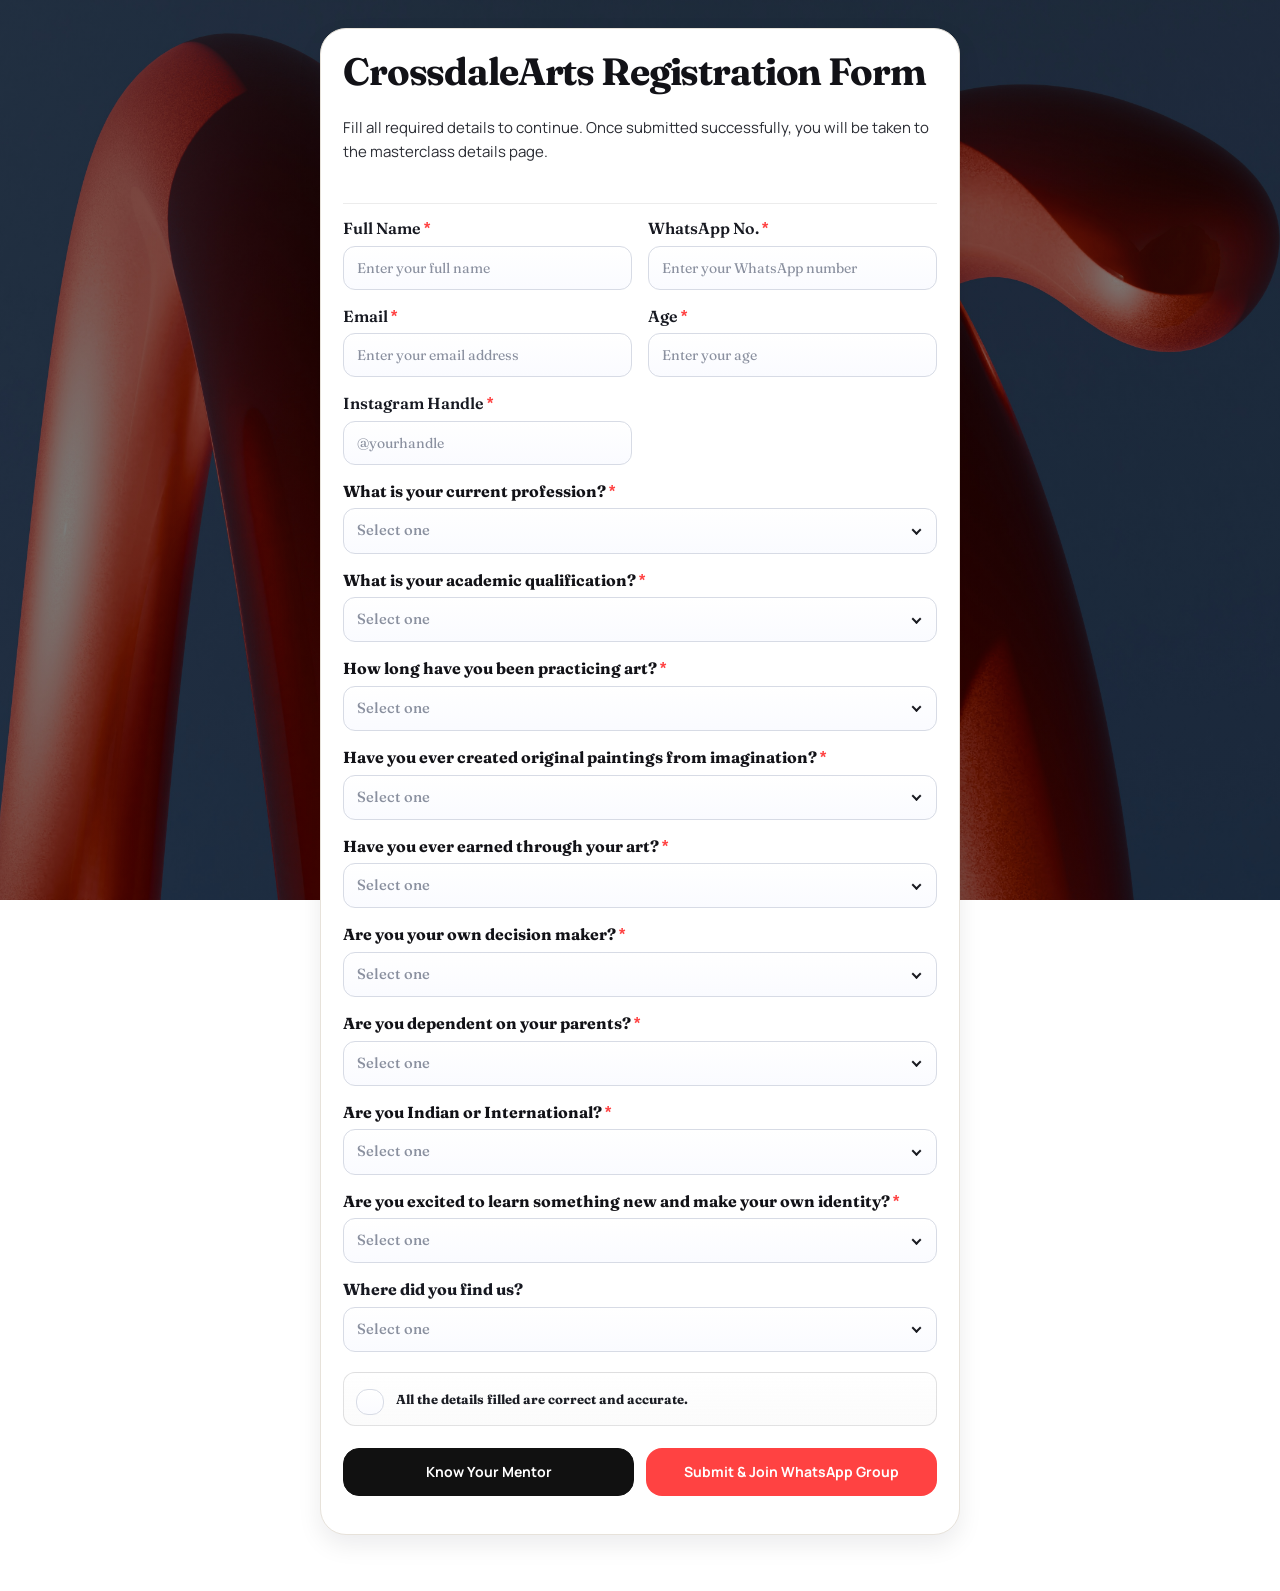
==== commit 96700f37: "Stable 3.4 - (Update New Logo & Background Refresh)" ====
--- a/index.html
+++ b/index.html
@@ -1,6 +1,15 @@
 <!DOCTYPE html>
 <html lang="en">
 <head>
+  <!-- Google tag (gtag.js) -->
+<script async src="https://www.googletagmanager.com/gtag/js?id=G-HWXZP02GBD"></script>
+<script>
+  window.dataLayer = window.dataLayer || [];
+  function gtag(){dataLayer.push(arguments);}
+  gtag('js', new Date());
+
+  gtag('config', 'G-HWXZP02GBD');
+</script>
   <meta charset="UTF-8" />
   <meta name="viewport" content="width=device-width, initial-scale=1.0" />
   <title>CrossdaleArts Registration</title>
@@ -9,8 +18,11 @@
   <style>
     body.registration-page {
       padding-top: 28px;
+      /* background-image:
+        linear-gradient(180deg, rgba(255, 248, 247, 0.78) 0%, rgba(247, 248, 251, 0.82) 100%),
+        url("Images/background.jpg"); */
       background-image:
-        linear-gradient(180deg, rgba(255, 248, 247, 0.78) 0%, rgba(247, 248, 251, 0.82) 100%),
+        linear-gradient(180deg, rgba(8, 8, 7, 0.527) 0%, rgba(0, 0, 0, 0.522) 100%),
         url("Images/background.jpg");
       background-size: cover;
       background-position: center;
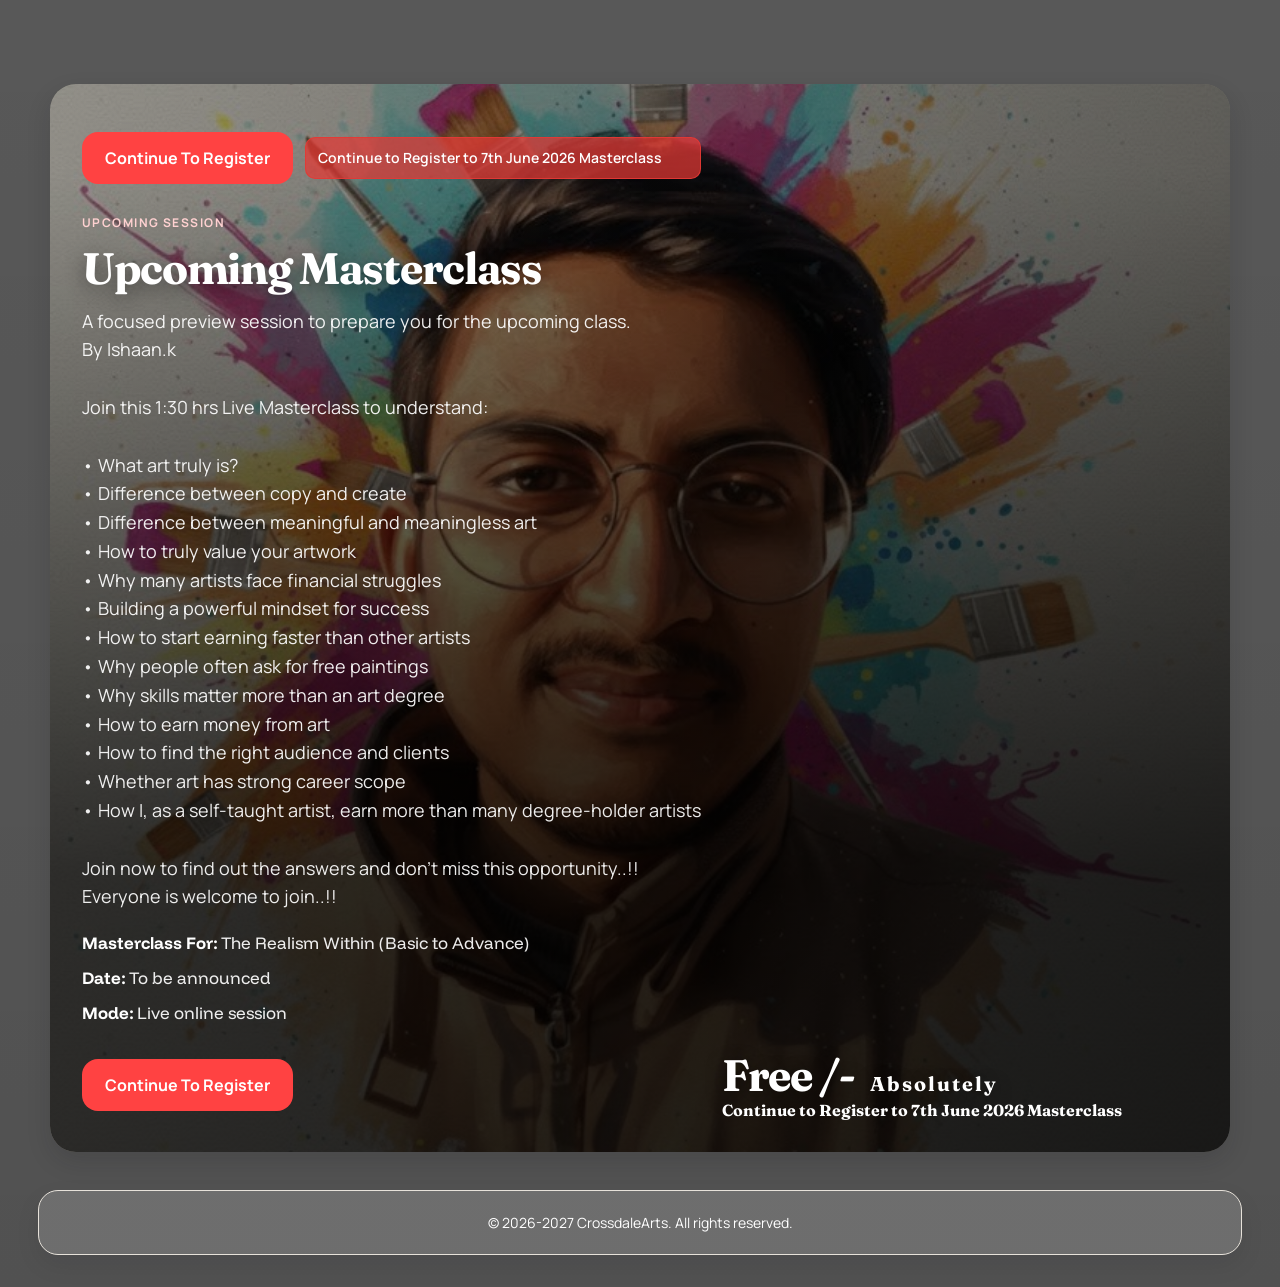
==== commit 51816227: "Stable 4.0 - (New Form Flow))" ====
--- a/index.html
+++ b/index.html
@@ -1,1150 +1,242 @@
 <!DOCTYPE html>
 <html lang="en">
 <head>
-  <!-- Google tag (gtag.js) -->
-<script async src="https://www.googletagmanager.com/gtag/js?id=G-HWXZP02GBD"></script>
+    <meta charset="UTF-8">
+    <meta name="viewport" content="width=device-width, initial-scale=1.0">
+    <link rel="stylesheet" href="../style.css">
+    <link rel="preconnect" href="https://fonts.googleapis.com">
+    <link rel="preconnect" href="https://fonts.gstatic.com" crossorigin>
+    <link href="https://fonts.googleapis.com/css2?family=Funnel+Display:wght@300..800&display=swap" rel="stylesheet">
+    <link rel="shortcut icon" href="../images/logo.ico" type="image/x-icon">
+    <title>Masterclass - CrossdaleArts</title>
+    <meta name="description" content="Discover the upcoming CrossdaleArts masterclass with class preview, focus area, and quick access to the related course." />
+    <meta property="og:title" content="Masterclass - CrossdaleArts" />
+    <meta property="og:description" content="Get details about the upcoming CrossdaleArts masterclass and the class it supports." />
+    <meta property="og:image" content="https://crossdalearts.com/images/basictoadvance.png" />
+    <meta property="og:url" content="https://crossdalearts.com/pages/masterclass.html" />
+    <meta property="og:type" content="website" />
+    <meta property="og:site_name" content="CrossdaleArts" />
+    <script async src="https://www.googletagmanager.com/gtag/js?id=G-B2MFTX4NMZ"></script>
+    <script>
+      window.dataLayer = window.dataLayer || [];
+      function gtag(){dataLayer.push(arguments);}
+      gtag('js', new Date());
+      gtag('config', 'G-B2MFTX4NMZ');
+    </script>
+<!-- Meta Pixel Code -->
 <script>
-  window.dataLayer = window.dataLayer || [];
-  function gtag(){dataLayer.push(arguments);}
-  gtag('js', new Date());
-
-  gtag('config', 'G-HWXZP02GBD');
+!function(f,b,e,v,n,t,s)
+{if(f.fbq)return;n=f.fbq=function(){n.callMethod?
+n.callMethod.apply(n,arguments):n.queue.push(arguments)};
+if(!f._fbq)f._fbq=n;n.push=n;n.loaded=!0;n.version='2.0';
+n.queue=[];t=b.createElement(e);t.async=!0;
+t.src=v;s=b.getElementsByTagName(e)[0];
+s.parentNode.insertBefore(t,s)}(window, document,'script',
+'https://connect.facebook.net/en_US/fbevents.js');
+fbq('init', '4403519193296868');
+fbq('track', 'PageView');
+fbq('track', 'ViewContent');
 </script>
-  <meta charset="UTF-8" />
-  <meta name="viewport" content="width=device-width, initial-scale=1.0" />
-  <title>CrossdaleArts Registration</title>
-  <link rel="icon" type="image/x-icon" href="Images/logo.ico" />
-  <link rel="stylesheet" href="style.css" />
-  <style>
-    body.registration-page {
-      padding-top: 28px;
-      /* background-image:
-        linear-gradient(180deg, rgba(255, 248, 247, 0.78) 0%, rgba(247, 248, 251, 0.82) 100%),
-        url("Images/background.jpg"); */
-      background-image:
-        linear-gradient(180deg, rgba(8, 8, 7, 0.527) 0%, rgba(0, 0, 0, 0.522) 100%),
-        url("Images/background.jpg");
-      background-size: cover;
-      background-position: center;
-      background-repeat: no-repeat;
-      background-attachment: fixed;
-      color: #121217;
-    }
-
-    .registration-wrap {
-      width: min(50vw, 760px);
-      margin: 0 auto 56px;
-    }
-
-    .registration-card {
-      padding: var(--refresh-card-padding);
-      display: grid;
-      gap: 22px;
-    }
-
-    .registration-title {
-      font-family: "Fraunces", serif !important;
-      font-size: clamp(28px, 3.2vw, 38px);
-      line-height: 1.12;
-      margin: 0;
-    }
-
-    .registration-intro {
-      margin: 0;
-      font-size: clamp(15px, 1.02vw, 17px);
-      line-height: 1.65;
-      color: #2b2d34;
-    }
-
-    .fieldset {
-      border: 0;
-      margin: 0;
-      padding: 0;
-      display: grid;
-      gap: 10px;
-    }
-
-    .question-label {
-      font-family: "Fraunces", serif !important;
-      font-weight: 700;
-      font-size: clamp(14px, 1.35vw, 16px);
-      line-height: 1.35;
-    }
-
-    .required-asterisk {
-      color: var(--refresh-accent);
-      font-weight: 800;
-    }
-
-    #registration-form label.full-span.single-line-question,
-    #registration-form label.full-span.single-line-question .single-line-question-text {
-      display: inline-block;
-      font-family: "Fraunces", serif !important;
-      font-weight: 700;
-      font-size: clamp(14px, 1.35vw, 16px);
-      line-height: 1.35;
-    }
-
-    .form-row {
-      display: grid;
-      gap: 16px;
-      grid-template-columns: repeat(2, minmax(0, 1fr));
-    }
-
-    .form-row > label {
-      font-family: "Fraunces", serif !important;
-      font-weight: 700;
-      font-size: clamp(14px, 1.35vw, 16px);
-      line-height: 1.35;
-    }
-
-    .full-span {
-      grid-column: 1 / -1;
-    }
-
-    .consent-row {
-      display: flex;
-      align-items: center;
-      gap: 12px;
-      margin-top: 4px;
-      padding: 10px 12px;
-      border: 1px solid rgba(18, 19, 26, 0.12);
-      border-radius: 12px;
-      background: linear-gradient(180deg, rgba(255, 255, 255, 0.95), rgba(250, 250, 250, 0.82));
-    }
-
-    .consent-row input[type="checkbox"] {
-      appearance: none;
-      -webkit-appearance: none;
-      width: 18px;
-      height: 18px;
-      margin-top: 0;
-      border: 1.6px solid #1b1c22;
-      border-radius: 6px;
-      background: #fff;
-      display: inline-grid;
-      place-content: center;
-      cursor: pointer;
-      flex: 0 0 auto;
-      color: black;
-      transition: border-color 0.2s ease, background-color 0.2s ease, transform 0.2s ease;
-    }
-
-    .consent-row input[type="checkbox"]::before {
-      content: "";
-      width: 10px;
-      height: 10px;
-      transform: scale(0);
-      transition: transform 120ms ease-in-out;
-      clip-path: polygon(14% 44%, 0 65%, 50% 100%, 100% 16%, 80% 0%, 43% 62%);
-      background: transparent;
-    }
-
-    .consent-row input[type="checkbox"]:checked {
-      background: #ffffff;
-      border-color: #1b1c22;
-      color: #111111;
-    }
-
-    .consent-row input[type="checkbox"]:checked::before {
-      background: currentColor;
-      transform: scale(1);
-    }
-
-    .consent-row input[type="checkbox"]:focus-visible {
-      outline: 3px solid rgba(255, 66, 66, 0.22);
-      outline-offset: 2px;
-    }
-
-    .consent-row span {
-      text-align: left;
-      line-height: 1.45;
-      color: #1b1d24;
-      font-family: "Fraunces", serif !important;
-      font-weight: 700;
-    }
-
-    .actions-row {
-      display: flex;
-      flex-direction: row;
-      flex-wrap: wrap;
-      gap: 12px;
-      margin-top: 6px;
+<noscript><img height="1" width="1" style="display:none"
+src="https://www.facebook.com/tr?id=4403519193296868&ev=PageView&noscript=1"
+/></noscript>
+<!-- End Meta Pixel Code -->
+</head>
+<style>
+  body{
+    background-image:
+        linear-gradient(180deg, rgba(0, 0, 0, 0.656) 0%, rgba(0, 0, 0, 0.684) 100%), url("../images/background.jpg");
+    background-size: cover;
+    /* background-image:
+        linear-gradient(180deg, rgba(255, 247, 242, 0.78) 0%, rgba(246, 242, 236, 0.82) 100%), url("../images/background.jpg");
+    background-size: cover; */
+    background-position: center top;
+    background-repeat: no-repeat;
+  }
+  #masterclass-page{
+    margin-top: -20px;
+  }
+  nav{
+    display: none !important;
+  }
+  .masterclass-shell{
+    border: 0 !important;
+    box-shadow: 0 10px 24px rgba(18, 19, 26, 0.14) !important;
+  }
+  .masterclass-join-row{
+    display: flex;
+    align-items: center;
+    justify-content: flex-start;
+    gap: 12px;
+    margin: 16px 0;
+  }
+  .masterclass-join-row .masterclass-actions{
+    display: flex;
+    align-items: center;
+    margin: 0;
+    flex: 0 0 auto;
+  }
+  .masterclass-join-note{
+    margin: 0;
+    padding: 10px 12px;
+    border-radius: 10px;
+    background: rgba(229, 57, 53, 0.72);
+    border: 1px solid rgba(229, 57, 53, 0.9);
+    color: #ffffff;
+    font-size: 14px;
+    font-weight: 600;
+    line-height: 1.45;
+    flex: 1 1 auto;
+  }
+  #registration-fees{
+    position: relative;
+    left: 20%;
+  }
+  @media (max-width: 768px){
+    #masterclass-page{
+      margin-top: -70px !important;
+    }
+    .masterclass-shell{
+      margin-top: 0 !important;
+    }
+    .masterclass-join-row{
+      flex-direction: column;
+      align-items: flex-start;
+    }
+    .masterclass-join-note{
       width: 100%;
     }
-
-    .actions-row a,
-    .actions-row button {
-      flex: 1 1 calc(50% - 6px);
-      min-height: 48px;
-      text-align: center;
-      width: 100%;
-      max-width: 100%;
-      display: inline-flex;
-      align-items: center;
-      justify-content: center;
-    }
-
-    #mentor-link.feedback-form-submit:hover,
-    #mentor-link.feedback-form-submit:focus-visible {
-      text-shadow: none;
-    }
-
-    #mentor-link.feedback-form-submit {
-      background: #111111;
-      border-color: #111111;
-      color: #ffffff;
-    }
-
-    .status {
-      margin: 0;
-      font-size: 0.95rem;
-      line-height: 1.5;
-    }
-
-    .status.error {
-      color: #b01818;
-    }
-
-    .status.success {
-      color: #0f5132;
-    }
-
-    .conditional-hidden {
-      display: none;
-    }
-
-    .success-modal {
-      position: fixed;
-      inset: 0;
-      display: none;
-      align-items: center;
-      justify-content: center;
-      background: rgba(16, 18, 24, 0.58);
-      z-index: 1000;
-      padding: 18px;
-    }
-
-    .success-modal.is-visible {
-      display: flex;
-    }
-
-    .success-modal-card {
-      width: min(92vw, 560px);
-      border-radius: 18px;
-      background: #ffffff;
-      border: 1px solid rgba(20, 22, 30, 0.12);
-      box-shadow: 0 18px 42px rgba(18, 20, 28, 0.28);
-      padding: 30px 24px 24px;
-      text-align: center;
-      display: grid;
-      gap: 16px;
-      position: relative;
-    }
-
-    .success-modal-title {
-      margin: 0;
-      font-family: "Fraunces", serif !important;
-      font-size: clamp(22px, 2.4vw, 26px);
-      line-height: 1.2;
-      color: #171921;
-    }
-
-    .success-modal-text {
-      margin: 0;
-      color: #2a2d36;
-      line-height: 1.5;
-      font-size: 0.98rem;
-    }
-
-    .whatsapp-modal-btn {
-      display: block;
-      width: 100%;
-      border: 0;
-      border-radius: 12px;
-      background: var(--refresh-accent);
-      color: #ffffff;
-      text-decoration: none;
-      font-weight: 700;
-      padding: 13px 16px;
-      line-height: 1.2;
-      transition: transform 0.18s ease, box-shadow 0.18s ease;
-      box-shadow: 0 8px 18px rgba(255, 66, 66, 0.3);
-    }
-
-    .whatsapp-modal-btn:hover {
-      transform: translateY(-1px);
-      box-shadow: 0 11px 22px rgba(255, 66, 66, 0.34);
-    }
-
-    .whatsapp-modal-btn.secondary {
-      background: #ffffff;
-      color: var(--refresh-accent);
-      border: 1px solid #f0b4b4;
-      box-shadow: 0 5px 14px rgba(23, 25, 33, 0.08);
-    }
-
-    .whatsapp-modal-btn.secondary:hover {
-      box-shadow: 0 8px 18px rgba(23, 25, 33, 0.12);
-    }
-
-    .success-modal-note {
-      margin: 2px 0 0;
-      font-size: 0.9rem;
-      line-height: 1.5;
-      color: #5a2f2f;
-      background: #fff4f4;
-      border: 1px solid #f2d9d9;
-      border-radius: 10px;
-      padding: 10px 12px;
-    }
-
-    .hidden {
-      display: none !important;
-    }
-
-    .loading-modal-text {
-      margin: 0;
-      color: #2a2d36;
-      line-height: 1.5;
-      font-size: 0.97rem;
-    }
-
-    .loader {
-      width: 44px;
-      height: 44px;
-      border-radius: 50%;
-      border: 4px solid #f0f2f7;
-      border-top-color: var(--refresh-accent);
-      margin: 0 auto;
-      animation: spin 0.9s linear infinite;
-    }
-
-    @keyframes spin {
-      to {
-        transform: rotate(360deg);
-      }
-    }
-
-    .success-modal-close {
-      position: absolute;
-      top: 14px;
-      right: 14px;
-      width: 34px;
-      height: 34px;
-      border: 1px solid #e4c8c8;
-      border-radius: 8px;
-      background: #fff7f7;
-      color: #8d4f4f;
-      font-size: 20px;
-      line-height: 1;
-      cursor: pointer;
-      display: inline-grid;
-      place-items: center;
-      transition: background 0.2s ease, color 0.2s ease, border-color 0.2s ease;
-    }
-
-    .success-modal-close:hover {
-      background: #fbeaea;
-      color: #713535;
-      border-color: #d7abab;
-    }
-
-    #registration-form label {
-      font-weight: 600;
-      color: #171921;
-      line-height: 1.35;
-    }
-
-    #registration-form input,
-    #registration-form select,
-    #registration-form textarea {
-      border-radius: 12px;
-      margin-top: 6px;
-      padding: 12px 13px;
-      border: 1px solid #d7dbe5;
-      background: linear-gradient(180deg, #ffffff 0%, #fafbff 100%);
-      font-family: "Fraunces", serif !important;
-    }
-
-    #registration-form input::placeholder,
-    #registration-form textarea::placeholder {
-      font-family: "Fraunces", serif !important;
-      color: #8a909f;
-      opacity: 1;
-    }
-
-    .fieldset select {
-      font-size: 0.92rem;
-    }
-
-    #registration-form select {
-      appearance: none;
-      -webkit-appearance: none;
-      -moz-appearance: none;
-      cursor: pointer;
-      color: #8a909f;
-      padding-right: 44px;
-      background-image:
-        linear-gradient(45deg, transparent 50%, #1a1b21 50%),
-        linear-gradient(135deg, #1a1b21 50%, transparent 50%),
-        linear-gradient(180deg, #ffffff 0%, #fafbff 100%);
-      background-position:
-        calc(100% - 20px) calc(50% + 1px),
-        calc(100% - 14px) calc(50% + 1px),
-        0 0;
-      background-size:
-        6px 6px,
-        6px 6px,
-        100% 100%;
-      background-repeat: no-repeat;
-    }
-
-    #registration-form select:valid {
-      color: #171921;
-    }
-
-    .native-select-hidden {
-      position: absolute !important;
-      width: 1px !important;
-      height: 1px !important;
-      margin: -1px !important;
-      padding: 0 !important;
-      border: 0 !important;
-      clip: rect(0 0 0 0) !important;
-      overflow: hidden !important;
-      white-space: nowrap !important;
-    }
-
-    .custom-select {
-      position: relative;
-    }
-
-    .custom-select-trigger {
-      width: 100%;
-      border-radius: 12px;
-      margin-top: 6px;
-      padding: 12px 42px 12px 13px;
-      border: 1px solid #d7dbe5;
-      background: linear-gradient(180deg, #ffffff 0%, #fafbff 100%);
-      color: #8a909f;
-      text-align: left;
-      cursor: pointer;
-      position: relative;
-      font-size: 0.92rem;
-      line-height: 1.3;
-      font-family: "Fraunces", serif !important;
-      font-weight: 500;
-    }
-
-    .custom-select.has-value .custom-select-trigger {
-      color: #171921;
-    }
-
-    .custom-select-trigger::after {
-      content: "";
-      position: absolute;
-      right: 16px;
-      top: 50%;
-      width: 7px;
-      height: 7px;
-      border-right: 2px solid #1a1b21;
-      border-bottom: 2px solid #1a1b21;
-      transform: translateY(-65%) rotate(45deg);
-      transition: transform 0.2s ease;
-    }
-
-    .custom-select.is-open .custom-select-trigger::after {
-      transform: translateY(-35%) rotate(-135deg);
-    }
-
-    .custom-select-trigger:focus {
-      outline: 2px solid rgba(255, 66, 66, 0.22);
-      outline-offset: 1px;
-      border-color: rgba(255, 66, 66, 0.4);
-    }
-
-    .custom-select-menu {
-      position: absolute;
-      top: calc(100% + 8px);
-      left: 0;
-      right: 0;
-      display: none;
-      z-index: 35;
-      border: 1px solid #d7dbe5;
-      background: #ffffff;
-      border-radius: 12px;
-      padding: 6px;
-      box-shadow: 0 12px 26px rgba(24, 26, 33, 0.16);
-      max-height: 220px;
-      overflow-y: auto;
-    }
-
-    .custom-select.is-open .custom-select-menu {
-      display: block;
-    }
-
-    .custom-select-option {
-      width: 100%;
-      border: 0;
-      background: transparent;
-      text-align: left;
-      padding: 10px 11px;
-      border-radius: 10px;
-      color: #1f2230;
-      cursor: pointer;
-      font-size: 0.92rem;
-      font-family: "Fraunces", serif !important;
-    }
-
-    .custom-select-option:hover {
-      background: #f5f7ff;
-    }
-
-    .custom-select-option.is-selected {
-      background: #edf1ff;
-      font-weight: 600;
-      color: #171921;
-    }
-
-    .custom-select-option.is-selected:hover {
-      background: #dce4ff;
-      color: #0f1322;
-    }
-
-    #registration-form {
-      gap: 16px;
-    }
-
-    #registration-form input:focus,
-    #registration-form select:focus,
-    #registration-form textarea:focus {
-      outline: 2px solid rgba(255, 66, 66, 0.22);
-      outline-offset: 1px;
-      border-color: rgba(255, 66, 66, 0.4);
-    }
-
-    .auto-grow-textarea {
-      width: 100%;
-      resize: none;
-      overflow-y: hidden;
-      min-height: 46px;
-      line-height: 1.4;
-      font: inherit;
-    }
-
-    @media (max-width: 720px) {
-      .registration-wrap {
-        width: 95vw;
-      }
-
-      .form-row {
-        grid-template-columns: 1fr;
-      }
-
-      .actions-row {
-        flex-wrap: nowrap;
-        flex-direction: column-reverse;
-      }
-
-      .actions-row a,
-      .actions-row button {
-        flex: 1 1 100%;
-      }
-    }
+    #registration-fees{
+    position: relative;
+    left: 0;
+  }
+  }
   </style>
-</head>
-<body class="registration-page">
-  <main class="registration-wrap">
-    <section class="surface-section registration-card">
-      <h1 class="registration-title">CrossdaleArts Registration Form</h1>
-      <p class="registration-intro">Fill all required details to continue. Once submitted successfully, you will be taken to the masterclass details page.</p>
-
-      <form id="registration-form" class="feedback-form" novalidate>
-        <div class="form-row">
-          <label>Full Name <span class="required-asterisk">*</span>
-            <input type="text" name="fullName" required autocomplete="name" placeholder="Enter your full name" />
-          </label>
-
-          <label>WhatsApp No. <span class="required-asterisk">*</span>
-            <input type="tel" name="whatsappNo" required inputmode="tel" autocomplete="tel" placeholder="Enter your WhatsApp number" />
-          </label>
-
-          <label>Email <span class="required-asterisk">*</span>
-            <input type="email" name="email" required autocomplete="email" placeholder="Enter your email address" />
-          </label>
-
-          <label>Age <span class="required-asterisk">*</span>
-            <input type="number" name="age" required min="10" max="100" inputmode="numeric" autocomplete="off" placeholder="Enter your age" />
-          </label>
-
-          <label>Instagram Handle <span class="required-asterisk">*</span>
-            <input type="text" name="instagram" required autocomplete="off" placeholder="@yourhandle" />
-          </label>
-        </div>
-
-        <fieldset class="fieldset">
-          <legend class="question-label">What is your current profession? <span class="required-asterisk">*</span></legend>
-          <select name="profession" required>
-            <option value="" selected disabled>Select one</option>
-            <option value="Employed">Employed / Freelancer</option>
-            <option value="Homemaker">Homemaker / Housewife</option>
-            <option value="Unemployed">Unemployed / Student</option>
-          </select>
-        </fieldset>
-
-        <fieldset class="fieldset">
-          <legend class="question-label">What is your academic qualification? <span class="required-asterisk">*</span></legend>
-          <select name="academicQualification" required>
-            <option value="" selected disabled>Select one</option>
-            <option value="10th">10th</option>
-            <option value="12th">12th</option>
-            <option value="Graduate">Graduate</option>
-            <option value="Postgraduate">Postgraduate</option>
-            <option value="Other">Other</option>
-          </select>
-        </fieldset>
-
-        <fieldset class="fieldset">
-          <legend class="question-label">How long have you been practicing art? <span class="required-asterisk">*</span></legend>
-          <select name="artistExperienceYears" required>
-            <option value="" selected disabled>Select one</option>
-            <option value="1-2 Years">1-2 Years</option>
-            <option value="2-5 Years">2-5 Years</option>
-            <option value="5-10 Years">5-10 Years</option>
-            <option value="10+ Years">10+ Years</option>
-          </select>
-        </fieldset>
-
-        <fieldset class="fieldset">
-          <legend class="question-label">Have you ever created original paintings from imagination? <span class="required-asterisk">*</span></legend>
-          <select name="originalPaintingByImagination" required>
-            <option value="" selected disabled>Select one</option>
-            <option value="Yes">Yes</option>
-            <option value="No">No</option>
-          </select>
-        </fieldset>
-
-        <fieldset class="fieldset">
-          <legend class="question-label">Have you ever earned through your art? <span class="required-asterisk">*</span></legend>
-          <select name="earnedThroughArt" required>
-            <option value="" selected disabled>Select one</option>
-            <option value="Yes">Yes</option>
-            <option value="No">No</option>
-          </select>
-        </fieldset>
-
-        <fieldset id="earned-through-art-how-field" class="fieldset conditional-hidden" aria-hidden="true">
-          <legend class="question-label">How have you earned through your art? <span class="required-asterisk">*</span></legend>
-          <textarea
-            name="earnedThroughArtHow"
-            class="auto-grow-textarea"
-            data-conditional-required="true"
-            rows="1"
-            placeholder="Write how you have earned through your art"
-            autocomplete="off"
-          ></textarea>
-        </fieldset>
-
-        <fieldset class="fieldset">
-          <legend class="question-label">Are you your own decision maker? <span class="required-asterisk">*</span></legend>
-          <select name="decisionMaker" required>
-            <option value="" selected disabled>Select one</option>
-            <option value="Yes">Yes</option>
-            <option value="No">No</option>
-          </select>
-        </fieldset>
-
-        <fieldset class="fieldset">
-          <legend class="question-label">Are you dependent on your parents? <span class="required-asterisk">*</span></legend>
-          <select name="dependentOnParents" required>
-            <option value="" selected disabled>Select one</option>
-            <option value="Yes">Yes</option>
-            <option value="No">No</option>
-          </select>
-        </fieldset>
-
-        <fieldset class="fieldset">
-          <legend class="question-label">Are you Indian or International? <span class="required-asterisk">*</span></legend>
-          <select name="region" required>
-            <option value="" selected disabled>Select one</option>
-            <option value="Indian">Indian</option>
-            <option value="International">International</option>
-          </select>
-        </fieldset>
-
-        <fieldset id="indian-state-field" class="fieldset conditional-hidden" aria-hidden="true">
-          <legend class="question-label">Select State <span class="required-asterisk">*</span></legend>
-          <select name="stateInIndia" data-conditional-required="true">
-            <option value="" selected disabled>Select state</option>
-          </select>
-        </fieldset>
-
-        <fieldset id="international-country-field" class="fieldset conditional-hidden" aria-hidden="true">
-          <legend class="question-label">Select Country <span class="required-asterisk">*</span></legend>
-          <select name="countryInternational" data-conditional-required="true">
-            <option value="" selected disabled>Select country</option>
-          </select>
-        </fieldset>
-
-        <fieldset class="fieldset">
-          <legend class="question-label">Are you excited to learn something new and make your own identity? <span class="required-asterisk">*</span></legend>
-          <select name="excitedToLearn" required>
-            <option value="" selected disabled>Select one</option>
-            <option value="Yes">Yes</option>
-            <option value="No">No</option>
-          </select>
-        </fieldset>
-
-        <label class="full-span single-line-question"><span class="single-line-question-text">Where did you find us?</span>
-          <select name="foundUs" required>
-            <option value="" selected disabled>Select one</option>
-            <option value="Instagram">Instagram</option>
-            <option value="Other Social Media Platforms">Other social media platforms</option>
-            <option value="Mail">Mail</option>
-            <option value="Newsletter">Newsletter</option>
-          </select>
-        </label>
-
-        <label class="consent-row full-span">
-          <input type="checkbox" name="detailsConfirmed" required />
-          <span>All the details filled are correct and accurate.</span>
-        </label>
-
-        <div class="actions-row">
-          <a class="feedback-form-submit" id="mentor-link" href="#" target="_blank" rel="noopener noreferrer">Know Your Mentor</a>
-          <button type="submit" class="feedback-form-submit">Submit & Join WhatsApp Group</button>
-        </div>
-
-        <p id="form-status" class="status" aria-live="polite"></p>
-      </form>
-
-    </section>
-  </main>
-
-  <section id="success-modal" class="success-modal" aria-hidden="true">
-    <div class="success-modal-card" role="dialog" aria-modal="true" aria-labelledby="success-modal-title">
-      <button id="success-modal-close" class="success-modal-close" type="button" aria-label="Close success modal">&times;</button>
-      <h2 id="success-modal-title" class="success-modal-title">Submission Successful</h2>
-      <p class="success-modal-text">View the masterclass details to continue.</p>
-      <p id="success-modal-note" class="success-modal-note">It is necessary to join the WhatsApp channel because every notification is going to come in the channel.</p>
-      <a id="masterclass-link" class="whatsapp-modal-btn" href="https://crossdalearts.github.io/pages/masterclass.html" target="_blank" rel="noopener noreferrer">View Masterclass Details</a>
-      <a id="whatsapp-channel-link" class="whatsapp-modal-btn secondary" href="https://whatsapp.com/channel/your-channel-link" target="_blank" rel="noopener noreferrer">Join WhatsApp Channel</a>
-    </div>
-  </section>
-
-  <section id="loading-modal" class="success-modal" aria-hidden="true">
-    <div class="success-modal-card" role="dialog" aria-modal="true" aria-labelledby="loading-modal-title">
-      <h2 id="loading-modal-title" class="success-modal-title">Submitting Your Form</h2>
-      <div class="loader" aria-hidden="true"></div>
-      <p class="loading-modal-text">Please do not refresh the page or close this tab, as it may interrupt your form submission.</p>
-    </div>
-  </section>
-
-  <script>
-    const APP_SCRIPT_URL = "https://script.google.com/macros/s/AKfycbyzPKGxQfazn8rHqsySNKVIGB_ANnDgJKXz3EK4Gq9lsCOR_9qo_8lV2LGfdwRZBifq4A/exec";
-    const MENTOR_URL = "Pages/my-story.html";
-    const MASTERCLASS_DETAILS_URL = "https://crossdalearts.github.io/pages/masterclass.html";
-    const WHATSAPP_CHANNEL_URL = "https://whatsapp.com/channel/0029VbCrPwZ1noz3UU03ra3C";
-
-    const form = document.getElementById("registration-form");
-    const statusEl = document.getElementById("form-status");
-    const successModal = document.getElementById("success-modal");
-    const loadingModal = document.getElementById("loading-modal");
-    const successModalClose = document.getElementById("success-modal-close");
-    const mentorLink = document.getElementById("mentor-link");
-    const masterclassLink = document.getElementById("masterclass-link");
-    const whatsappChannelLink = document.getElementById("whatsapp-channel-link");
-    const successModalNote = document.getElementById("success-modal-note");
-    const AUTO_WHATSAPP_OPEN_DELAY_MS = 1000;
-
-    if (MENTOR_URL) mentorLink.href = MENTOR_URL;
-    if (MASTERCLASS_DETAILS_URL) masterclassLink.href = MASTERCLASS_DETAILS_URL;
-    if (WHATSAPP_CHANNEL_URL) whatsappChannelLink.href = WHATSAPP_CHANNEL_URL;
-
-    const INDIA_STATES_AND_UTS = [
-      "Andaman and Nicobar Islands",
-      "Andhra Pradesh",
-      "Arunachal Pradesh",
-      "Assam",
-      "Bihar",
-      "Chandigarh",
-      "Chhattisgarh",
-      "Dadra and Nagar Haveli and Daman and Diu",
-      "Delhi",
-      "Goa",
-      "Gujarat",
-      "Haryana",
-      "Himachal Pradesh",
-      "Jammu and Kashmir",
-      "Jharkhand",
-      "Karnataka",
-      "Kerala",
-      "Ladakh",
-      "Lakshadweep",
-      "Madhya Pradesh",
-      "Maharashtra",
-      "Manipur",
-      "Meghalaya",
-      "Mizoram",
-      "Nagaland",
-      "Odisha",
-      "Puducherry",
-      "Punjab",
-      "Rajasthan",
-      "Sikkim",
-      "Tamil Nadu",
-      "Telangana",
-      "Tripura",
-      "Uttar Pradesh",
-      "Uttarakhand",
-      "West Bengal"
-    ];
-
-    const COUNTRY_CODES = [
-      "AF","AL","DZ","AD","AO","AG","AR","AM","AU","AT","AZ","BS","BH","BD","BB","BY","BE","BZ","BJ","BT","BO","BA","BW","BR","BN","BG","BF","BI","CV","KH","CM","CA","CF","TD","CL","CN","CO","KM","CG","CR","CI","HR","CU","CY","CZ","CD","DK","DJ","DM","DO","EC","EG","SV","GQ","ER","EE","SZ","ET","FJ","FI","FR","GA","GM","GE","DE","GH","GR","GD","GT","GN","GW","GY","HT","HN","HU","IS","IN","ID","IR","IQ","IE","IL","IT","JM","JP","JO","KZ","KE","KI","KP","KR","KW","KG","LA","LV","LB","LS","LR","LY","LI","LT","LU","MG","MW","MY","MV","ML","MT","MH","MR","MU","MX","FM","MD","MC","MN","ME","MA","MZ","MM","NA","NR","NP","NL","NZ","NI","NE","NG","MK","NO","OM","PK","PW","PA","PG","PY","PE","PH","PL","PT","QA","RO","RU","RW","KN","LC","VC","WS","SM","ST","SA","SN","RS","SC","SL","SG","SK","SI","SB","SO","ZA","SS","ES","LK","SD","SR","SE","CH","SY","TJ","TZ","TH","TL","TG","TO","TT","TN","TR","TM","TV","UG","UA","AE","GB","US","UY","UZ","VU","VA","VE","VN","YE","ZM","ZW","PS","TW","XK"
-    ];
-
-    function getCountryNames() {
-      const displayNames = typeof Intl !== "undefined" && Intl.DisplayNames
-        ? new Intl.DisplayNames(["en"], { type: "region" })
-        : null;
-      const names = COUNTRY_CODES
-        .map((code) => (displayNames ? displayNames.of(code) : code))
-        .filter((name) => typeof name === "string" && name.trim().length > 0)
-        .filter((name) => name !== "XK");
-
-      if (!names.includes("Kosovo")) names.push("Kosovo");
-
-      return Array.from(new Set(names)).sort((a, b) => a.localeCompare(b));
-    }
-
-    function populateSelectOptions(selectEl, values) {
-      if (!selectEl) return;
-      const existingPlaceholder = selectEl.querySelector('option[value=""]');
-      const placeholderText = existingPlaceholder ? existingPlaceholder.textContent : "Select one";
-      selectEl.innerHTML = "";
-      const placeholder = document.createElement("option");
-      placeholder.value = "";
-      placeholder.disabled = true;
-      placeholder.selected = true;
-      placeholder.textContent = placeholderText;
-      selectEl.appendChild(placeholder);
-
-      values.forEach((value) => {
-        const option = document.createElement("option");
-        option.value = value;
-        option.textContent = value;
-        selectEl.appendChild(option);
-      });
-    }
-
-    function closeAllCustomSelects(exceptEl) {
-      document.querySelectorAll(".custom-select.is-open").forEach((el) => {
-        if (el !== exceptEl) el.classList.remove("is-open");
-      });
-    }
-
-    function buildCustomSelect(select) {
-      const allOptions = Array.from(select.options);
-      const placeholderOption = allOptions.find((opt) => opt.value === "");
-      const placeholderText = placeholderOption ? placeholderOption.textContent : "Select one";
-      const optionItems = allOptions.filter((opt) => opt.value !== "");
-
-      select.dataset.required = String(select.required);
-      select.required = false;
-      select.classList.add("native-select-hidden");
-
-      const wrapper = document.createElement("div");
-      wrapper.className = "custom-select";
-
-      const trigger = document.createElement("button");
-      trigger.type = "button";
-      trigger.className = "custom-select-trigger";
-      trigger.textContent = placeholderText;
-
-      const menu = document.createElement("div");
-      menu.className = "custom-select-menu";
-
-      optionItems.forEach((opt) => {
-        const optionButton = document.createElement("button");
-        optionButton.type = "button";
-        optionButton.className = "custom-select-option";
-        optionButton.textContent = opt.textContent;
-        optionButton.dataset.value = opt.value;
-
-        optionButton.addEventListener("click", () => {
-          select.value = opt.value;
-          select.dispatchEvent(new Event("change", { bubbles: true }));
-          trigger.textContent = opt.textContent;
-          wrapper.classList.add("has-value");
-          menu.querySelectorAll(".custom-select-option").forEach((btn) => btn.classList.remove("is-selected"));
-          optionButton.classList.add("is-selected");
-          wrapper.classList.remove("is-open");
-        });
-
-        menu.appendChild(optionButton);
-      });
-
-      select.parentNode.insertBefore(wrapper, select);
-      wrapper.appendChild(select);
-      wrapper.appendChild(trigger);
-      wrapper.appendChild(menu);
-
-      trigger.addEventListener("click", (event) => {
-        event.preventDefault();
-        event.stopPropagation();
-        if (wrapper.classList.contains("is-open")) {
-          wrapper.classList.remove("is-open");
-          return;
-        }
-        closeAllCustomSelects(wrapper);
-        wrapper.classList.add("is-open");
-      });
-    }
-
-    populateSelectOptions(form.querySelector('select[name="stateInIndia"]'), INDIA_STATES_AND_UTS);
-    populateSelectOptions(form.querySelector('select[name="countryInternational"]'), getCountryNames());
-    Array.from(form.querySelectorAll("select")).forEach(buildCustomSelect);
-
-    document.addEventListener("click", (event) => {
-      if (!event.target.closest(".custom-select")) closeAllCustomSelects();
-    });
-
-    function resetCustomSelects() {
-      document.querySelectorAll(".custom-select").forEach((wrapper) => {
-        const select = wrapper.querySelector("select");
-        const placeholder = select.querySelector('option[value=""]')?.textContent || "Select one";
-        const trigger = wrapper.querySelector(".custom-select-trigger");
-        if (trigger) trigger.textContent = placeholder;
-        wrapper.classList.remove("has-value", "is-open");
-        wrapper.querySelectorAll(".custom-select-option").forEach((btn) => btn.classList.remove("is-selected"));
-      });
-    }
-
-    function setStatus(message, type) {
-      statusEl.textContent = message;
-      statusEl.className = `status ${type || ""}`.trim();
-    }
-
-    function closeSuccessModal() {
-      successModal.classList.remove("is-visible");
-      successModal.setAttribute("aria-hidden", "true");
-    }
-
-    function openLoadingModal() {
-      loadingModal.classList.add("is-visible");
-      loadingModal.setAttribute("aria-hidden", "false");
-    }
-
-    function closeLoadingModal() {
-      loadingModal.classList.remove("is-visible");
-      loadingModal.setAttribute("aria-hidden", "true");
-    }
-
-    function openWhatsAppChannelAfterDelay() {
-      window.setTimeout(() => {
-        window.location.href = WHATSAPP_CHANNEL_URL;
-      }, AUTO_WHATSAPP_OPEN_DELAY_MS);
-    }
-
-    function resizeAutoGrowTextarea(textarea) {
-      if (!textarea) return;
-      textarea.style.height = "auto";
-      textarea.style.height = `${textarea.scrollHeight}px`;
-    }
-
-    function isYes(value) {
-      return String(value || "").trim().toLowerCase() === "yes";
-    }
-
-    function updateEarnedThroughArtHowVisibility() {
-      const earnedSelect = form.querySelector('select[name="earnedThroughArt"]');
-      const howFieldset = document.getElementById("earned-through-art-how-field");
-      const howSelect = form.querySelector('textarea[name="earnedThroughArtHow"]');
-      const shouldShow = isYes(earnedSelect?.value);
-
-      if (shouldShow) {
-        howFieldset.classList.remove("conditional-hidden");
-        howFieldset.setAttribute("aria-hidden", "false");
-        if (howSelect) howSelect.dataset.required = "true";
-      } else {
-        howFieldset.classList.add("conditional-hidden");
-        howFieldset.setAttribute("aria-hidden", "true");
-        if (howSelect) {
-          howSelect.dataset.required = "false";
-          howSelect.value = "";
-          resizeAutoGrowTextarea(howSelect);
-        }
-      }
-    }
-
-    function resetConditionalCustomSelect(selectEl) {
-      if (!selectEl) return;
-      selectEl.value = "";
-      const wrapper = selectEl.closest(".custom-select");
-      if (!wrapper) return;
-      const trigger = wrapper.querySelector(".custom-select-trigger");
-      const placeholder = selectEl.querySelector('option[value=""]')?.textContent || "Select one";
-      if (trigger) trigger.textContent = placeholder;
-      wrapper.classList.remove("has-value", "is-open");
-      wrapper.querySelectorAll(".custom-select-option").forEach((btn) => btn.classList.remove("is-selected"));
-    }
-
-    function updateRegionConditionalVisibility() {
-      const regionValue = String(form.querySelector('select[name="region"]')?.value || "").trim().toLowerCase();
-      const indianField = document.getElementById("indian-state-field");
-      const internationalField = document.getElementById("international-country-field");
-      const stateSelect = form.querySelector('select[name="stateInIndia"]');
-      const countrySelect = form.querySelector('select[name="countryInternational"]');
-
-      const showIndian = regionValue === "indian";
-      const showInternational = regionValue === "international";
-
-      if (indianField) {
-        indianField.classList.toggle("conditional-hidden", !showIndian);
-        indianField.setAttribute("aria-hidden", String(!showIndian));
-      }
-      if (internationalField) {
-        internationalField.classList.toggle("conditional-hidden", !showInternational);
-        internationalField.setAttribute("aria-hidden", String(!showInternational));
-      }
-
-      if (stateSelect) {
-        stateSelect.dataset.required = showIndian ? "true" : "false";
-        if (!showIndian) resetConditionalCustomSelect(stateSelect);
-      }
-      if (countrySelect) {
-        countrySelect.dataset.required = showInternational ? "true" : "false";
-        if (!showInternational) resetConditionalCustomSelect(countrySelect);
-      }
-    }
-
-    async function submitToAppsScript(formData) {
-      if (!APP_SCRIPT_URL) return { ok: true, skipped: true };
-
-      const body = new URLSearchParams(formData).toString();
-      const response = await fetch(APP_SCRIPT_URL, {
-        method: "POST",
-        mode: "no-cors",
-        headers: {
-          "Content-Type": "application/x-www-form-urlencoded;charset=UTF-8"
-        },
-        body
-      });
-
-      return { ok: response.type === "opaque" || response.ok };
-    }
-
-    form.addEventListener("submit", async (event) => {
-      event.preventDefault();
-
-      if (!form.reportValidity()) {
-        setStatus("Please complete all required fields before submitting.", "error");
-        return;
-      }
-
-      const firstMissingSelect = Array.from(form.querySelectorAll("select")).find(
-        (select) => select.dataset.required === "true" && !select.value
-      );
-      if (firstMissingSelect) {
-        const wrapper = firstMissingSelect.closest(".custom-select");
-        closeAllCustomSelects();
-        if (wrapper) {
-          wrapper.classList.add("is-open");
-          wrapper.querySelector(".custom-select-trigger")?.focus();
-        }
-        setStatus("Please choose an option in all dropdown fields.", "error");
-        return;
-      }
-
-      setStatus("Submitting your details...", "");
-      const submitBtn = form.querySelector('button[type="submit"]');
-      submitBtn.disabled = true;
-      openLoadingModal();
-
-      const sourceData = new FormData(form);
-      const getValue = (key) => String(sourceData.get(key) ?? "").trim();
-      const payload = new FormData();
-      const formKeys = [
-        "fullName",
-        "whatsappNo",
-        "email",
-        "age",
-        "instagram",
-        "profession",
-        "academicQualification",
-        "artistExperienceYears",
-        "originalPaintingByImagination",
-        "earnedThroughArt",
-        "earnedThroughArtHow",
-        "decisionMaker",
-        "dependentOnParents",
-        "region",
-        "stateInIndia",
-        "countryInternational",
-        "excitedToLearn",
-        "foundUs",
-        "detailsConfirmed"
-      ];
-      formKeys.forEach((key) => payload.set(key, getValue(key)));
-      payload.set("phone", getValue("whatsappNo"));
-
-      const qualifiesEligibility = isYes(getValue("decisionMaker"));
-      payload.set("submissionJourneyType", qualifiesEligibility ? "Eligible" : "General");
-      payload.set("eligibilityStatus", qualifiesEligibility ? "Eligible" : "Non Eligible");
-      payload.set("submittedAt", new Date().toISOString());
-
-      try {
-        const result = await submitToAppsScript(payload);
-
-        if (!result.ok) {
-          throw new Error("Submission failed.");
-        }
-
-        setStatus("Form submitted successfully.", "success");
-        const modalTitle = document.getElementById("success-modal-title");
-        const modalText = successModal.querySelector(".success-modal-text");
-        if (qualifiesEligibility) {
-          if (modalTitle) modalTitle.textContent = "Submission Successful";
-          if (modalText) modalText.textContent = "Great fit. View the masterclass details to continue.";
-          if (masterclassLink) masterclassLink.classList.remove("hidden");
-          if (whatsappChannelLink) whatsappChannelLink.classList.remove("hidden");
-          if (successModalNote) successModalNote.classList.remove("hidden");
-          openWhatsAppChannelAfterDelay();
-        } else {
-          if (modalTitle) modalTitle.textContent = "Application Submitted";
-          if (modalText) modalText.textContent = "Thank you for your interest. We are sorry, but you are not eligible for this programme at the moment.";
-          if (masterclassLink) masterclassLink.classList.add("hidden");
-          if (whatsappChannelLink) whatsappChannelLink.classList.add("hidden");
-          if (successModalNote) successModalNote.classList.add("hidden");
-        }
-        form.reset();
-        resetCustomSelects();
-        updateEarnedThroughArtHowVisibility();
-        closeLoadingModal();
-        successModal.classList.add("is-visible");
-        successModal.setAttribute("aria-hidden", "false");
-      } catch (error) {
-        closeLoadingModal();
-        setStatus("Could not submit right now. Please try again.", "error");
-      } finally {
-        closeLoadingModal();
-        submitBtn.disabled = false;
-      }
-    });
-
-    form.querySelector('select[name="earnedThroughArt"]')?.addEventListener("change", updateEarnedThroughArtHowVisibility);
-    form.querySelector('select[name="region"]')?.addEventListener("change", updateRegionConditionalVisibility);
-    const earnedHowTextarea = form.querySelector('textarea[name="earnedThroughArtHow"]');
-    if (earnedHowTextarea) {
-      earnedHowTextarea.addEventListener("input", () => resizeAutoGrowTextarea(earnedHowTextarea));
-      resizeAutoGrowTextarea(earnedHowTextarea);
-    }
-    updateEarnedThroughArtHowVisibility();
-    updateRegionConditionalVisibility();
-
-    successModalClose.addEventListener("click", closeSuccessModal);
-  </script>
+<body>
+    <!-- <nav>
+      <div id="navbar">
+        <p>
+          <b id="site-title"><a href="../index.html">CrossdaleArts</a></b> <span class="site-tagline">&nbsp;&nbsp;&nbsp;&nbsp; Imagination Flows, Art Follows</span>
+        </p>
+        <button class="nav-toggle" type="button" aria-label="Toggle navigation" aria-expanded="false">
+          <span></span>
+          <span></span>
+          <span></span>
+        </button>
+        <ul>
+          <li><a href="courses.html">Courses</a></li>
+          <li><a href="my-story.html">My Story</a></li>
+          <li><a href="https://www.instagram.com/crossdale_arts/" target="_blank" rel="noopener noreferrer">Instagram</a></li>
+          <li><a href="https://wa.me/8858762510" target="_blank" rel="noopener noreferrer">Whatsapp</a></li>
+          <li><a href="mailto:contact@crossdalearts.com">Contact</a></li>
+        </ul>
+      </div>
+    </nav> -->
+
+    <!-- <main id="masterclass-page">
+      <section class="masterclass-shell">
+        <div class="masterclass-bg-media" aria-hidden="true">
+          <img data-masterclass-image src="../images/basictoadvance.png" alt="Upcoming CrossdaleArts masterclass artwork">
+        </div>
+        <div class="masterclass-copy">
+          <div class="masterclass-actions">
+            <a class="primary-cta masterclass-cta" href="https://whatsapp.com/channel/0029VbCrPwZ1noz3UU03ra3C" target="_blank" rel="noopener noreferrer">Join WhatsApp Channel</a>
+          </div>
+          <p class="masterclass-eyebrow">Upcoming Session</p>
+          <h1 data-masterclass-title>Upcoming Masterclass</h1>
+          <p class="masterclass-description" data-masterclass-description>
+            A focused preview session to prepare you for the upcoming class.
+          </p>
+
+          <div class="masterclass-meta">
+            <p><strong>Masterclass For:</strong> <span data-masterclass-for-class>The Realism Within (Basic to Advance)</span></p>
+            <p><strong>Date:</strong> <span data-masterclass-date>To be announced</span></p>
+            <p><strong>Mode:</strong> <span data-masterclass-mode>Live online session</span></p>
+          </div>
+
+          <div id="masterclass-bottom-cta">
+          <div class="masterclass-actions">
+            <a class="secondary-cta masterclass-register-cta" id="masterclass-register-button" data-masterclass-register-cta href="masterclass-registration.html">Registrations</a>
+            <a class="primary-cta masterclass-cta" id="mystory-button-masterclass" data-masterclass-cta href="my-story.html">My Story</a>
+          </div>
+          <div id="registration-fees">
+            <h1>₹99/-&nbsp;&nbsp;<small style="font-size: 20px; letter-spacing: 2px; font-family: Fraunces, serif !important";>Only</small></h1>
+            <p>We will add you to the Artist Support Group shortly</p>
+          </div>
+          </div>
+        </div>
+      </section>
+    </main> -->
+
+    <main id="masterclass-page">
+      <section class="masterclass-shell">
+        <div class="masterclass-bg-media" aria-hidden="true">
+          <img data-masterclass-image src="Images/my-story-image.jpeg" alt="Upcoming CrossdaleArts masterclass artwork">
+        </div>
+        <div class="masterclass-copy">
+          <div class="masterclass-join-row">
+            <div class="masterclass-actions">
+              <a class="primary-cta masterclass-cta" href="/Pages/register.html" target="_blank" rel="noopener noreferrer">Continue To Register</a>
+               <!-- <a class="secondary-cta masterclass-register-cta" id="masterclass-register-button" data-masterclass-register-cta href="https://crossdalearts-registration.github.io/" target="_blank" rel="noopener noreferrer">Continue</a> -->
+            </div>
+            <!-- <p class="masterclass-join-note">Joining the WhatsApp group is necessary to attend the masterclass.</p> -->
+            <p class="masterclass-join-note">Continue to Register to 7th June 2026 Masterclass</p>
+          </div>
+          <p class="masterclass-eyebrow">Upcoming Session</p>
+          <h1 data-masterclass-title>Upcoming Masterclass</h1>
+          <p class="masterclass-description" data-masterclass-description>
+            A focused preview session to prepare you for the upcoming class.
+            <br>
+            By Ishaan.k
+<br><br>
+Join this 1:30 hrs Live Masterclass to understand:
+<br><br>
+• What art truly is?<br>
+• Difference between copy and create<br>
+• Difference between meaningful and meaningless art<br>
+• How to truly value your artwork<br>
+• Why many artists face financial struggles<br>
+• Building a powerful mindset for success<br>
+• How to start earning faster than other artists<br>
+• Why people often ask for free paintings<br>
+• Why skills matter more than an art degree<br>
+• How to earn money from art<br>
+• How to find the right audience and clients<br>
+• Whether art has strong career scope<br>
+• How I, as a self-taught artist, earn more than many degree-holder artists<br>
+<br>
+Join now to find out the answers and don't miss this opportunity..!!<br>
+Everyone is welcome to join..!!<br>
+          </p>
+
+          <div class="masterclass-meta">
+            <p><strong>Masterclass For:</strong> <span data-masterclass-for-class>The Realism Within (Basic to Advance)</span></p>
+            <p><strong>Date:</strong> <span data-masterclass-date>To be announced</span></p>
+            <p><strong>Mode:</strong> <span data-masterclass-mode>Live online session</span></p>
+          </div>
+
+          <div id="masterclass-bottom-cta">
+          <div class="masterclass-actions">
+            <a class="primary-cta masterclass-cta" href="/Pages/register.html" target="_blank" rel="noopener noreferrer">Continue To Register</a>
+            <!-- <a class="primary-cta masterclass-cta" id="mystory-button-masterclass" href="https://whatsapp.com/channel/0029VbCrPwZ1noz3UU03ra3C" target="_blank" rel="noopener noreferrer">Join WhatsApp Group</a> -->
+          </div>
+          <!-- <div id="registration-fees">
+            <h1>₹99/-&nbsp;&nbsp;<small style="font-size: 20px; letter-spacing: 2px; font-family: Fraunces, serif !important";>Only</small></h1>
+            <p>We will add you to the Artist Support Group shortly</p>
+          </div> -->
+          <div id="registration-fees">
+            <h1>Free /-&nbsp;&nbsp;<small style="font-size: 20px; letter-spacing: 2px; font-family: Fraunces, serif !important";>Absolutely</small></h1>
+            <p>Continue to Register to 7th June 2026 Masterclass</p>
+          </div>
+          </div>
+        </div>
+      </section>
+    </main>
+
+    <footer>
+        <p style="background: rgba(255, 255, 255, 0.159) !important; color: white;">&copy; 2026-2027 CrossdaleArts. All rights reserved.</p>
+    </footer>
 </body>
+<script defer src="../script.js"></script>
 </html>
+
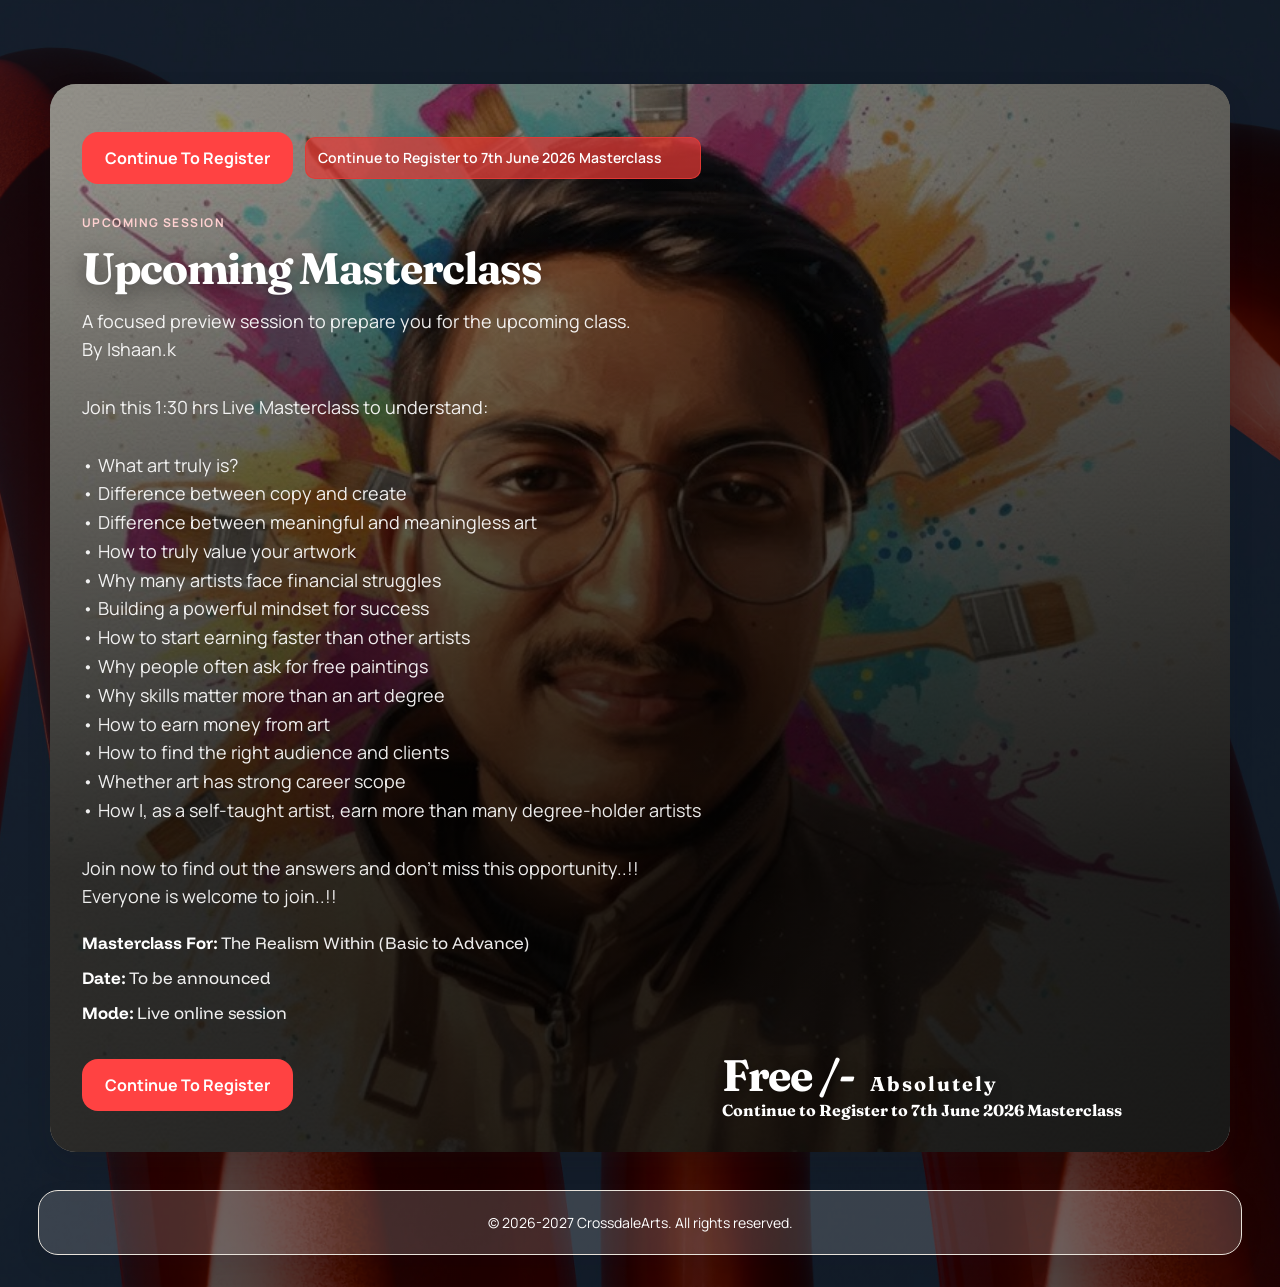
==== commit 2966fe1b: "Stable 4.1 - (Background Rendering Fix)" ====
--- a/index.html
+++ b/index.html
@@ -45,7 +45,7 @@
 <style>
   body{
     background-image:
-        linear-gradient(180deg, rgba(0, 0, 0, 0.656) 0%, rgba(0, 0, 0, 0.684) 100%), url("../images/background.jpg");
+        linear-gradient(180deg, rgba(0, 0, 0, 0.656) 0%, rgba(0, 0, 0, 0.684) 100%), url("Images/background.jpg");
     background-size: cover;
     /* background-image:
         linear-gradient(180deg, rgba(255, 247, 242, 0.78) 0%, rgba(246, 242, 236, 0.82) 100%), url("../images/background.jpg");
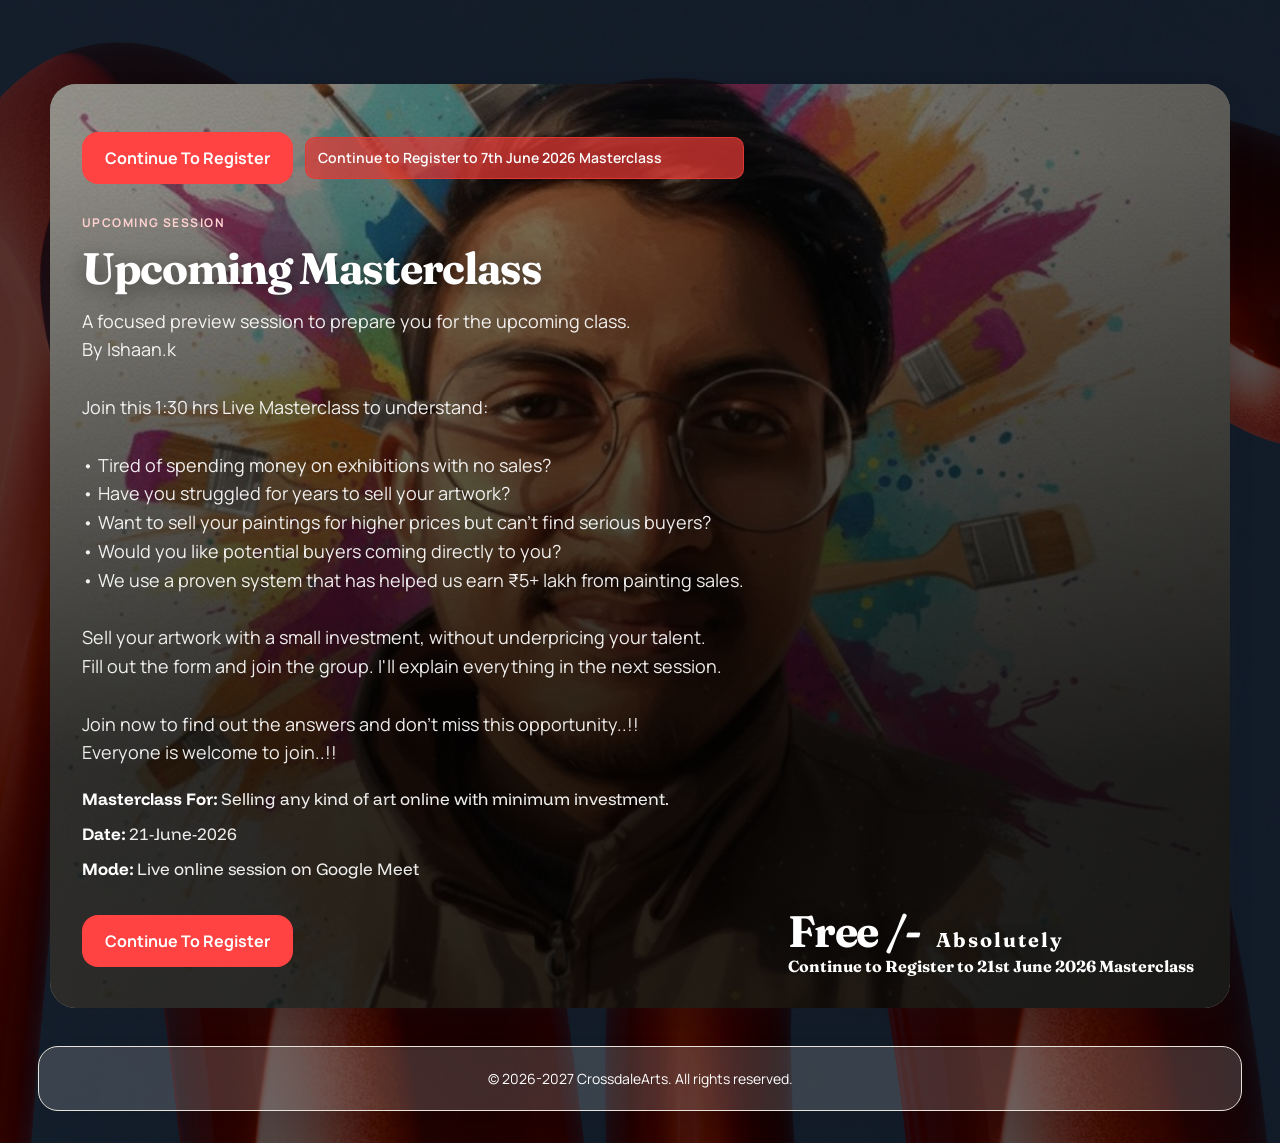
==== commit ab4c5dbf: "Stable 4.7 - (Update Masterclass Details)" ====
--- a/index.html
+++ b/index.html
@@ -16,6 +16,7 @@
     <meta property="og:url" content="https://crossdalearts.com/pages/masterclass.html" />
     <meta property="og:type" content="website" />
     <meta property="og:site_name" content="CrossdaleArts" />
+    <link rel="icon" type="image/x-icon" href="Images/logo.ico" />
     <script async src="https://www.googletagmanager.com/gtag/js?id=G-B2MFTX4NMZ"></script>
     <script>
       window.dataLayer = window.dataLayer || [];
@@ -41,6 +42,23 @@
 src="https://www.facebook.com/tr?id=4403519193296868&ev=PageView&noscript=1"
 /></noscript>
 <!-- End Meta Pixel Code -->
+ <!-- Meta Pixel Code -->
+<script>
+!function(f,b,e,v,n,t,s)
+{if(f.fbq)return;n=f.fbq=function(){n.callMethod?
+n.callMethod.apply(n,arguments):n.queue.push(arguments)};
+if(!f._fbq)f._fbq=n;n.push=n;n.loaded=!0;n.version='2.0';
+n.queue=[];t=b.createElement(e);t.async=!0;
+t.src=v;s=b.getElementsByTagName(e)[0];
+s.parentNode.insertBefore(t,s)}(window, document,'script',
+'https://connect.facebook.net/en_US/fbevents.js');
+fbq('init', '4403519193296868');
+fbq('track', 'PageView');
+</script>
+<noscript><img height="1" width="1" style="display:none"
+src="https://www.facebook.com/tr?id=4403519193296868&ev=PageView&noscript=1"
+/></noscript>
+<!-- End Meta Pixel Code -->
 </head>
 <style>
   body{
@@ -191,28 +209,23 @@
 <br><br>
 Join this 1:30 hrs Live Masterclass to understand:
 <br><br>
-• What art truly is?<br>
-• Difference between copy and create<br>
-• Difference between meaningful and meaningless art<br>
-• How to truly value your artwork<br>
-• Why many artists face financial struggles<br>
-• Building a powerful mindset for success<br>
-• How to start earning faster than other artists<br>
-• Why people often ask for free paintings<br>
-• Why skills matter more than an art degree<br>
-• How to earn money from art<br>
-• How to find the right audience and clients<br>
-• Whether art has strong career scope<br>
-• How I, as a self-taught artist, earn more than many degree-holder artists<br>
+• Tired of spending money on exhibitions with no sales?<br>
+• Have you struggled for years to sell your artwork?<br>
+• Want to sell your paintings for higher prices but can't find serious buyers?<br>
+• Would you like potential buyers coming directly to you?<br>
+• We use a proven system that has helped us earn ₹5+ lakh from painting sales.<br>
+<br>
+Sell your artwork with a small investment, without underpricing your talent.<br>
+Fill out the form and join the group. I'll explain everything in the next session.<br>
 <br>
 Join now to find out the answers and don't miss this opportunity..!!<br>
 Everyone is welcome to join..!!<br>
           </p>
 
           <div class="masterclass-meta">
-            <p><strong>Masterclass For:</strong> <span data-masterclass-for-class>The Realism Within (Basic to Advance)</span></p>
-            <p><strong>Date:</strong> <span data-masterclass-date>To be announced</span></p>
-            <p><strong>Mode:</strong> <span data-masterclass-mode>Live online session</span></p>
+            <p><strong>Masterclass For:</strong> <span data-masterclass-for-class>Selling any kind of art online with minimum investment.</span></p>
+            <p><strong>Date:</strong> <span data-masterclass-date>21-June-2026</span></p>
+            <p><strong>Mode:</strong> <span data-masterclass-mode>Live online session on Google Meet</span></p>
           </div>
 
           <div id="masterclass-bottom-cta">
@@ -226,7 +239,7 @@
           </div> -->
           <div id="registration-fees">
             <h1>Free /-&nbsp;&nbsp;<small style="font-size: 20px; letter-spacing: 2px; font-family: Fraunces, serif !important";>Absolutely</small></h1>
-            <p>Continue to Register to 7th June 2026 Masterclass</p>
+            <p>Continue to Register to 21st June 2026 Masterclass</p>
           </div>
           </div>
         </div>
